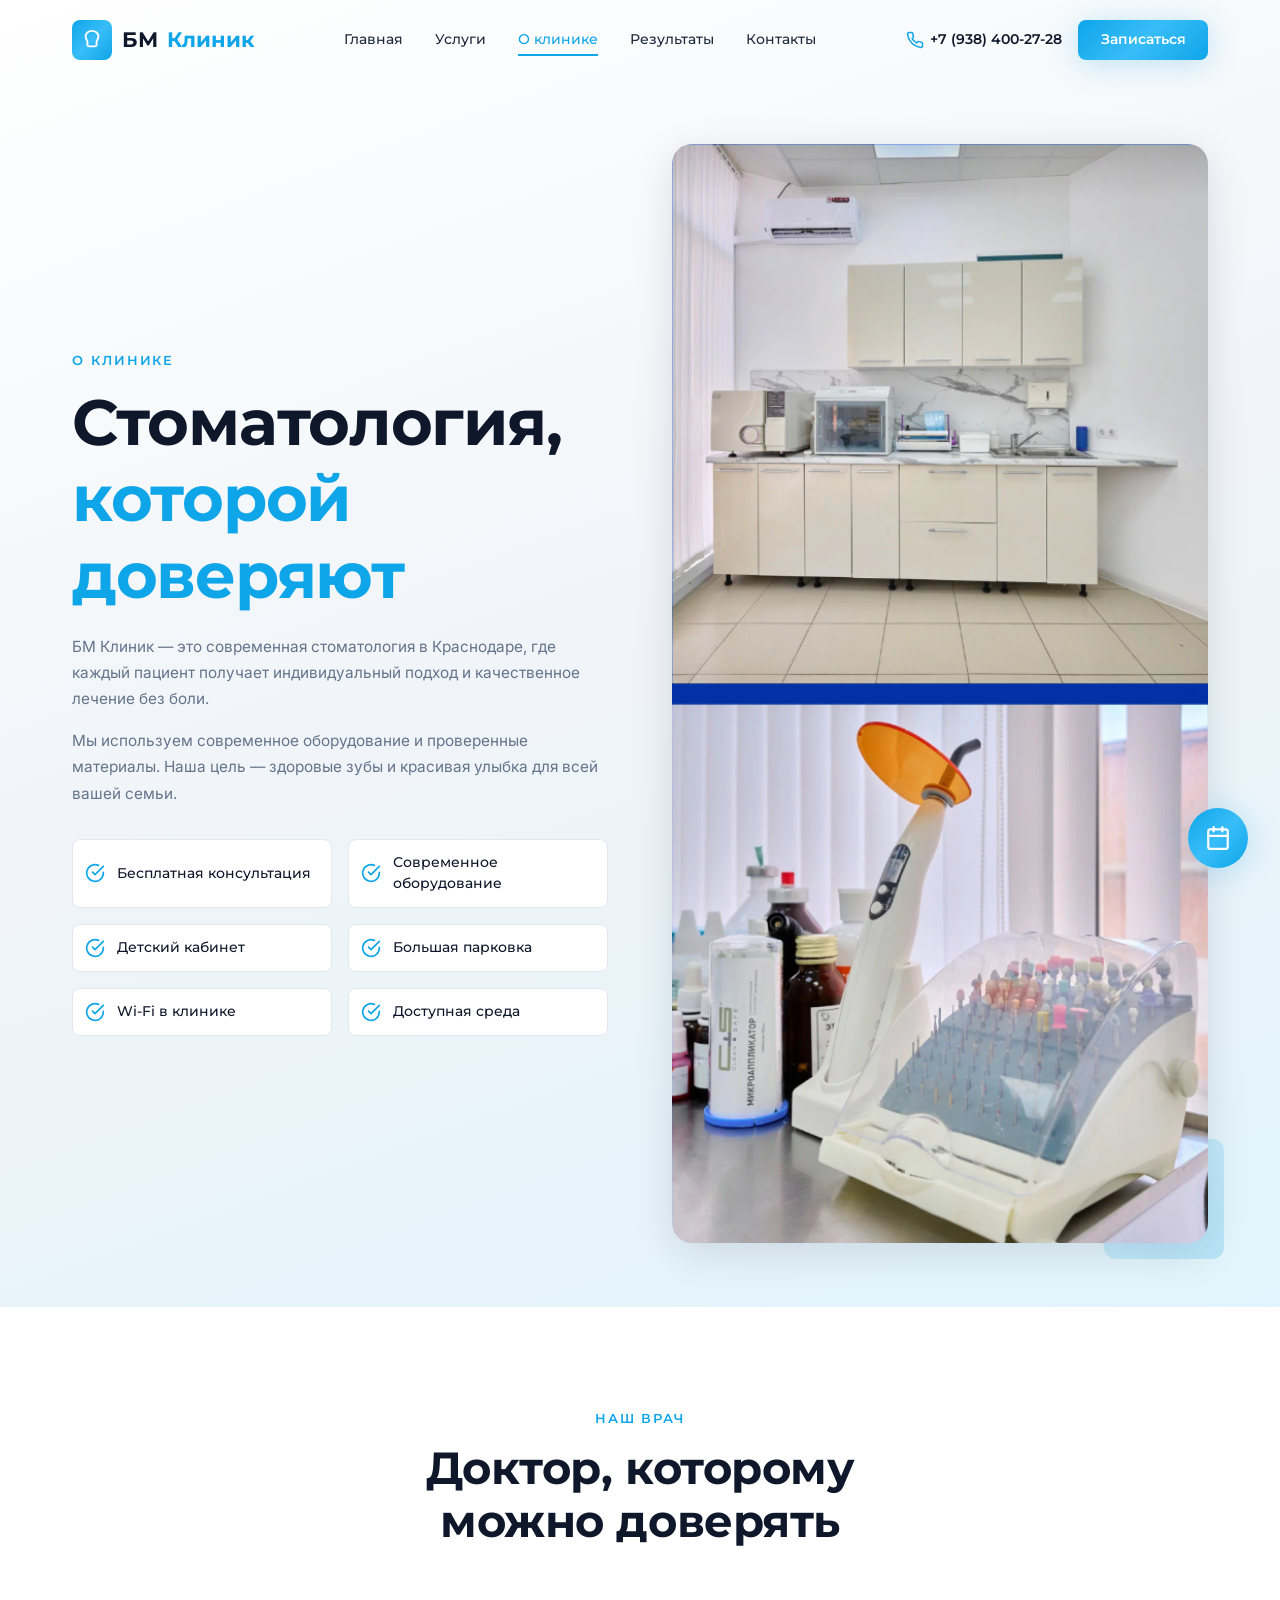
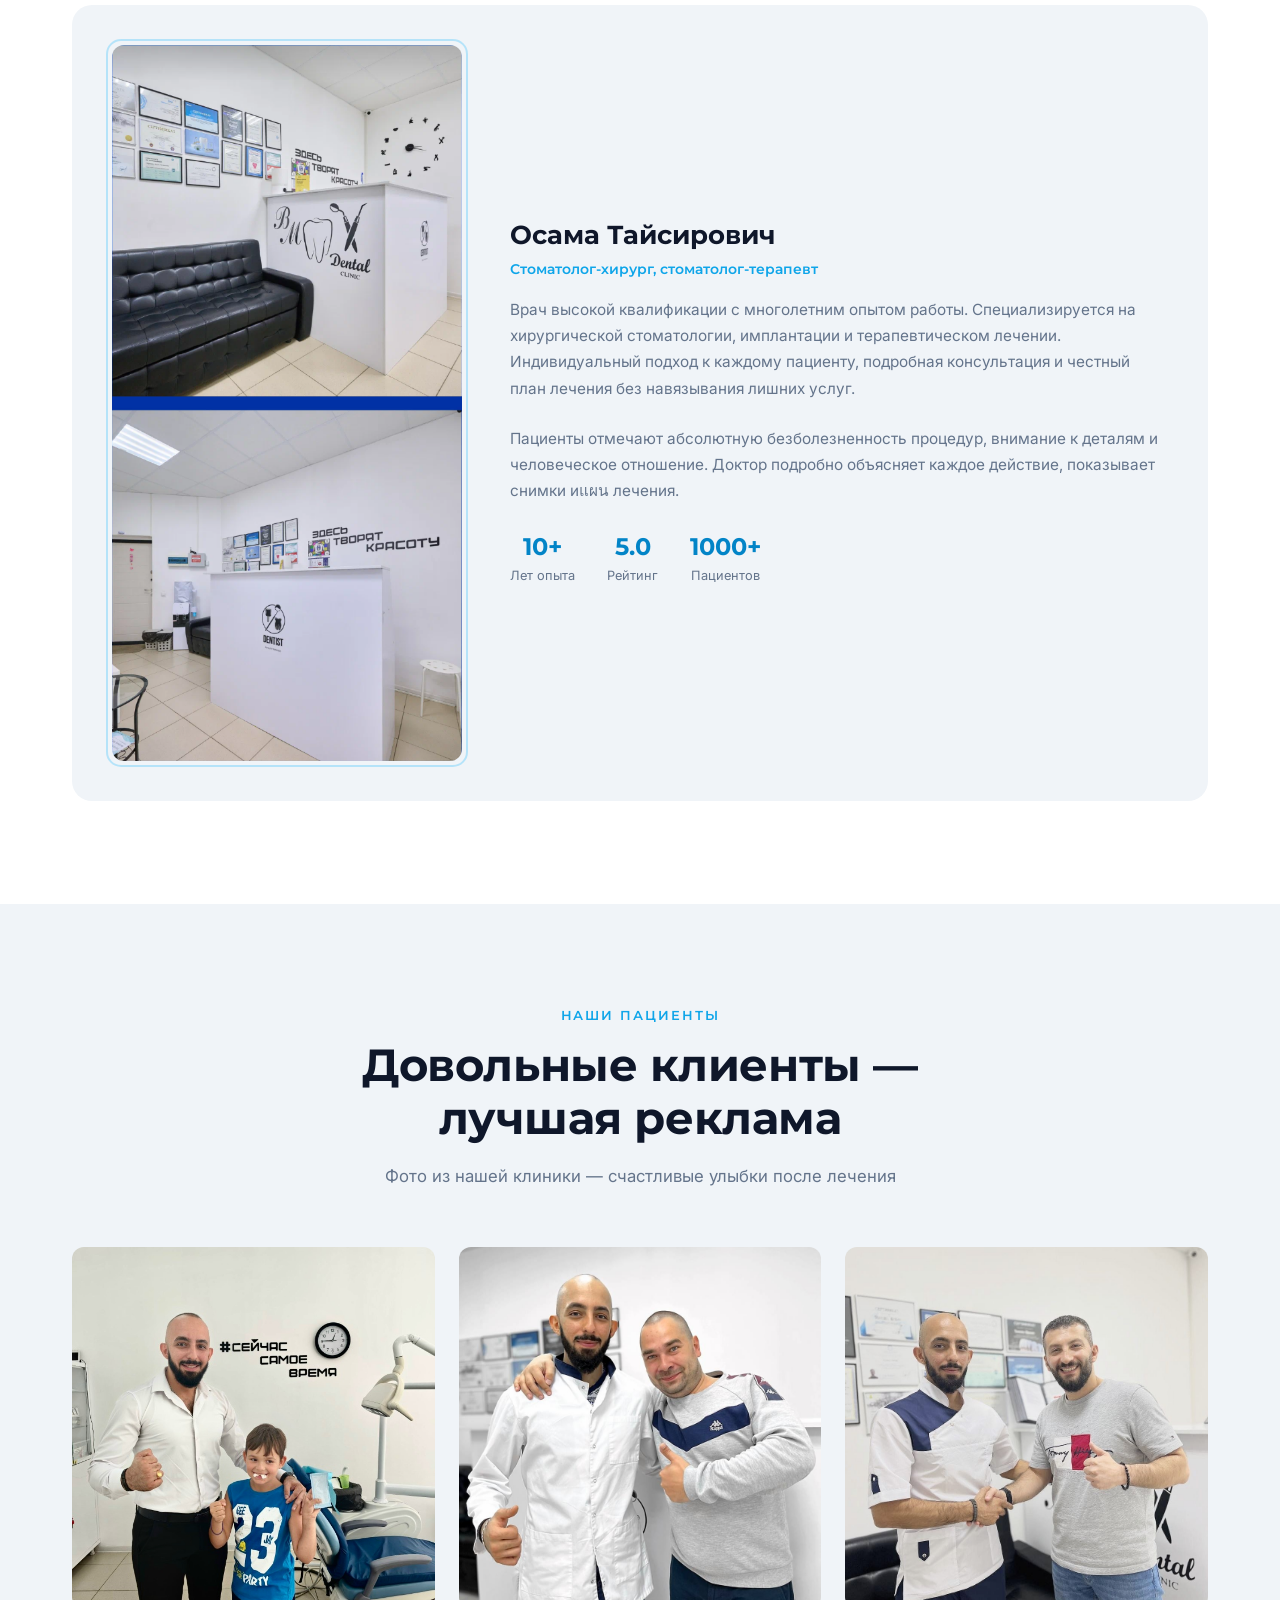
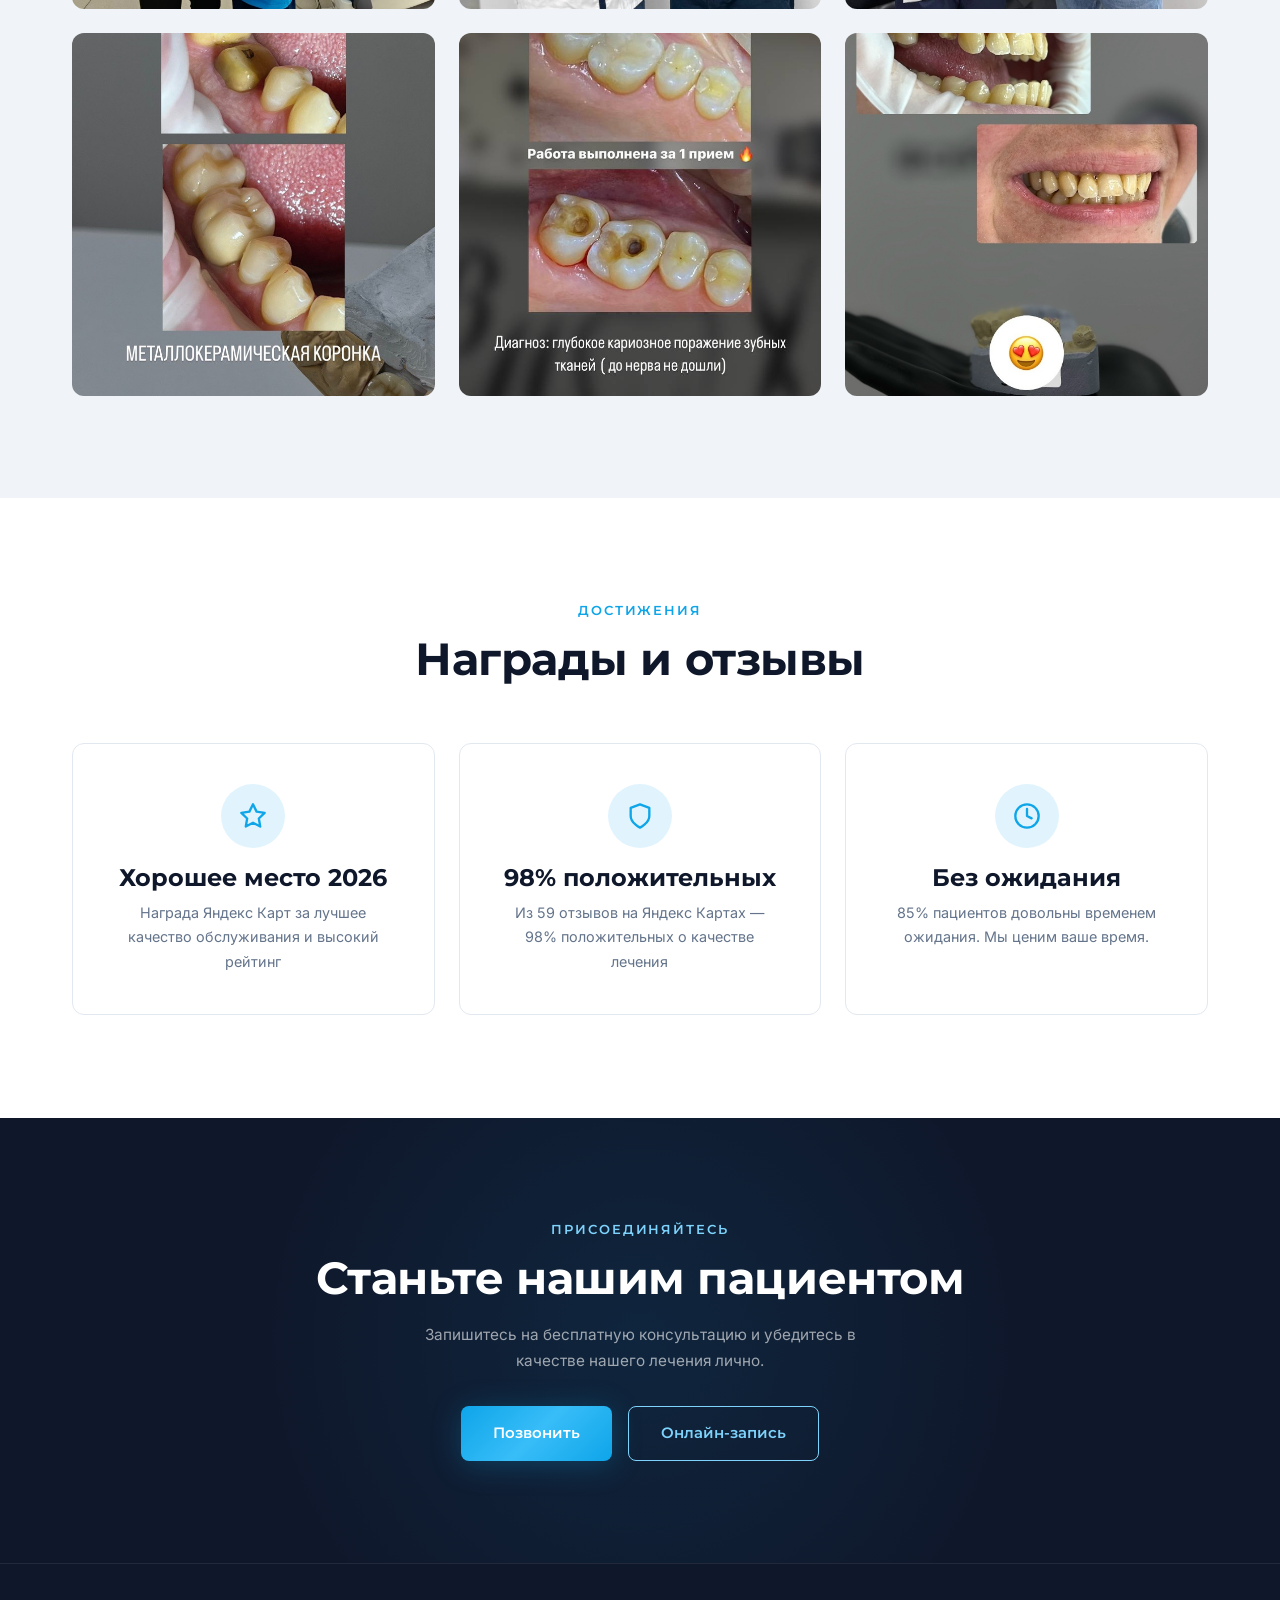
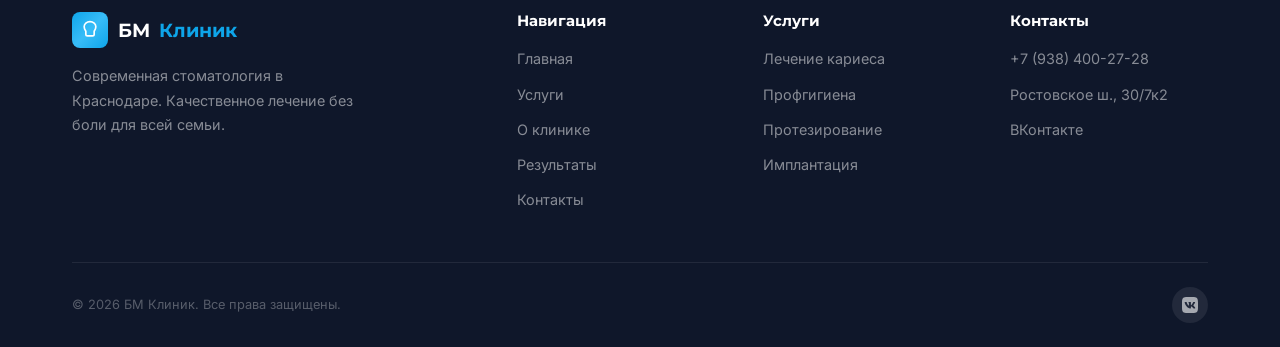
==== about.html @ 3917bb53 "Замена картинки на 111!.png" ====
<!DOCTYPE html>
<html lang="ru">
<head>
  <meta charset="UTF-8">
  <meta name="viewport" content="width=device-width, initial-scale=1.0">
  <meta name="description" content="О стоматологии БМ Клиник в Краснодаре. Доктор Осама Тайсирович, команда профессионалов, награда «Хорошее место 2026».">
  <title>О клинике — БМ Клиник</title>
  <link rel="preconnect" href="https://fonts.googleapis.com">
  <link rel="preconnect" href="https://fonts.gstatic.com" crossorigin>
  <link href="https://fonts.googleapis.com/css2?family=Inter:wght@400;500;600&family=Montserrat:wght@500;600;700;800&display=swap" rel="stylesheet">
  <link rel="stylesheet" href="css/style.css">
</head>
<body>

  <!-- Header -->
  <header class="header">
    <div class="container header-inner">
      <a href="index.html" class="logo">
        <div class="logo-icon">
          <svg viewBox="0 0 24 24" fill="none" stroke="currentColor" stroke-width="2" stroke-linecap="round" stroke-linejoin="round">
            <path d="M12 2C8 2 5 5 5 8c0 2 1 4 2 5.5V17a2 2 0 002 2h6a2 2 0 002-2v-3.5C18 12 19 10 19 8c0-3-3-6-7-6z"/>
          </svg>
        </div>
        БМ <span>Клиник</span>
      </a>
      <nav class="nav-desktop">
        <a href="index.html">Главная</a>
        <a href="services.html">Услуги</a>
        <a href="about.html" class="active">О клинике</a>
        <a href="results.html">Результаты</a>
        <a href="contact.html">Контакты</a>
      </nav>
      <div class="header-cta">
        <a href="tel:+79384002728" class="header-phone">
          <svg viewBox="0 0 24 24" fill="none" stroke="currentColor" stroke-width="2" stroke-linecap="round" stroke-linejoin="round">
            <path d="M22 16.92v3a2 2 0 01-2.18 2 19.79 19.79 0 01-8.63-3.07 19.5 19.5 0 01-6-6 19.79 19.79 0 01-3.07-8.67A2 2 0 014.11 2h3a2 2 0 012 1.72 12.84 12.84 0 00.7 2.81 2 2 0 01-.45 2.11L8.09 9.91a16 16 0 006 6l1.27-1.27a2 2 0 012.11-.45 12.84 12.84 0 002.81.7A2 2 0 0122 16.92z"/>
          </svg>
          +7 (938) 400-27-28
        </a>
        <a href="contact.html" class="btn btn-primary btn-sm">Записаться</a>
      </div>
      <button class="menu-toggle" aria-label="Меню">
        <span></span><span></span><span></span>
      </button>
    </div>
  </header>

  <div class="mobile-menu">
    <a href="index.html">Главная</a>
    <a href="services.html">Услуги</a>
    <a href="about.html">О клинике</a>
    <a href="results.html">Результаты</a>
    <a href="contact.html">Контакты</a>
    <a href="tel:+79384002728" style="color: var(--accent);">+7 (938) 400-27-28</a>
  </div>

  <!-- About Hero -->
  <section class="about-hero">
    <div class="container">
      <div class="about-grid">
        <div class="about-text reveal">
          <span class="section-subtitle">О клинике</span>
          <h1>Стоматология, <span class="text-gold">которой доверяют</span></h1>
          <p>БМ Клиник — это современная стоматология в Краснодаре, где каждый пациент получает индивидуальный подход и качественное лечение без боли.</p>
          <p>Мы используем современное оборудование и проверенные материалы. Наша цель — здоровые зубы и красивая улыбка для всей вашей семьи.</p>
          <div class="about-features">
            <div class="about-feature">
              <svg viewBox="0 0 24 24" fill="none" stroke="currentColor" stroke-width="2" stroke-linecap="round" stroke-linejoin="round"><path d="M22 11.08V12a10 10 0 11-5.93-9.14"/><polyline points="22 4 12 14.01 9 11.01"/></svg>
              <span>Бесплатная консультация</span>
            </div>
            <div class="about-feature">
              <svg viewBox="0 0 24 24" fill="none" stroke="currentColor" stroke-width="2" stroke-linecap="round" stroke-linejoin="round"><path d="M22 11.08V12a10 10 0 11-5.93-9.14"/><polyline points="22 4 12 14.01 9 11.01"/></svg>
              <span>Современное оборудование</span>
            </div>
            <div class="about-feature">
              <svg viewBox="0 0 24 24" fill="none" stroke="currentColor" stroke-width="2" stroke-linecap="round" stroke-linejoin="round"><path d="M22 11.08V12a10 10 0 11-5.93-9.14"/><polyline points="22 4 12 14.01 9 11.01"/></svg>
              <span>Детский кабинет</span>
            </div>
            <div class="about-feature">
              <svg viewBox="0 0 24 24" fill="none" stroke="currentColor" stroke-width="2" stroke-linecap="round" stroke-linejoin="round"><path d="M22 11.08V12a10 10 0 11-5.93-9.14"/><polyline points="22 4 12 14.01 9 11.01"/></svg>
              <span>Большая парковка</span>
            </div>
            <div class="about-feature">
              <svg viewBox="0 0 24 24" fill="none" stroke="currentColor" stroke-width="2" stroke-linecap="round" stroke-linejoin="round"><path d="M22 11.08V12a10 10 0 11-5.93-9.14"/><polyline points="22 4 12 14.01 9 11.01"/></svg>
              <span>Wi-Fi в клинике</span>
            </div>
            <div class="about-feature">
              <svg viewBox="0 0 24 24" fill="none" stroke="currentColor" stroke-width="2" stroke-linecap="round" stroke-linejoin="round"><path d="M22 11.08V12a10 10 0 11-5.93-9.14"/><polyline points="22 4 12 14.01 9 11.01"/></svg>
              <span>Доступная среда</span>
            </div>
          </div>
        </div>
        <div class="about-image reveal reveal-delay-2">
          <img src="images/111!.png" alt="БМ Клиник — стоматология в Краснодаре">
        </div>
      </div>
    </div>
  </section>

  <!-- Doctor Section -->
  <section class="section doctor-section">
    <div class="container">
      <div class="section-header reveal">
        <span class="section-subtitle">Наш врач</span>
        <h2>Доктор, которому можно доверять</h2>
      </div>
      <div class="doctor-card reveal">
        <div class="doctor-photo">
          <img src="images/doctor-portrait.png" alt="Доктор Осама Тайсирович">
        </div>
        <div class="doctor-info">
          <h3>Осама Тайсирович</h3>
          <div class="doctor-specialization">Стоматолог-хирург, стоматолог-терапевт</div>
          <p>Врач высокой квалификации с многолетним опытом работы. Специализируется на хирургической стоматологии, имплантации и терапевтическом лечении. Индивидуальный подход к каждому пациенту, подробная консультация и честный план лечения без навязывания лишних услуг.</p>
          <p>Пациенты отмечают абсолютную безболезненность процедур, внимание к деталям и человеческое отношение. Доктор подробно объясняет каждое действие, показывает снимки иแผน лечения.</p>
          <div class="doctor-stats">
            <div class="doctor-stat">
              <div class="doctor-stat-value">10+</div>
              <div class="doctor-stat-label">Лет опыта</div>
            </div>
            <div class="doctor-stat">
              <div class="doctor-stat-value">5.0</div>
              <div class="doctor-stat-label">Рейтинг</div>
            </div>
            <div class="doctor-stat">
              <div class="doctor-stat-value">1000+</div>
              <div class="doctor-stat-label">Пациентов</div>
            </div>
          </div>
        </div>
      </div>
    </div>
  </section>

  <!-- Clients Gallery -->
  <section class="section" style="background: var(--cream);">
    <div class="container">
      <div class="section-header reveal">
        <span class="section-subtitle">Наши пациенты</span>
        <h2>Довольные клиенты — лучшая реклама</h2>
        <p>Фото из нашей клиники — счастливые улыбки после лечения</p>
      </div>
      <div class="clients-gallery">
        <div class="client-photo reveal">
          <img src="images/client-new.jpg" alt="Довольный пациент БМ Клиник">
        </div>
        <div class="client-photo reveal reveal-delay-1">
          <img src="images/client-2.jpg" alt="Пациент после лечения в БМ Клиник">
        </div>
        <div class="client-photo reveal reveal-delay-2">
          <img src="images/client-3.jpg" alt="Пациентка довольна результатом">
        </div>
        <div class="client-photo reveal reveal-delay-3">
          <img src="images/client-4.jpg" alt="Доктор с пациентом">
        </div>
        <div class="client-photo reveal reveal-delay-4">
          <img src="images/client-5.jpg" alt="Счастливый пациент БМ Клиник">
        </div>
        <div class="client-photo reveal">
          <img src="images/doctor-child.jpg" alt="Детская стоматология БМ Клиник">
        </div>
      </div>
    </div>
  </section>

  <!-- Awards -->
  <section class="section">
    <div class="container">
      <div class="section-header reveal">
        <span class="section-subtitle">Достижения</span>
        <h2>Награды и отзывы</h2>
      </div>
      <div class="reviews-grid">
        <div class="review-card reveal" style="text-align: center; padding: 2.5rem;">
          <div style="width: 64px; height: 64px; margin: 0 auto 1rem; background: var(--accent-glow); border-radius: 50%; display: flex; align-items: center; justify-content: center;">
            <svg viewBox="0 0 24 24" fill="none" stroke="currentColor" stroke-width="2" stroke-linecap="round" stroke-linejoin="round" width="28" height="28" style="color: var(--accent);">
              <polygon points="12 2 15.09 8.26 22 9.27 17 14.14 18.18 21.02 12 17.77 5.82 21.02 7 14.14 2 9.27 8.91 8.26 12 2"/>
            </svg>
          </div>
          <h3 style="margin-bottom: 0.5rem;">Хорошее место 2026</h3>
          <p style="font-size: 0.9rem;">Награда Яндекс Карт за лучшее качество обслуживания и высокий рейтинг</p>
        </div>
        <div class="review-card reveal reveal-delay-1" style="text-align: center; padding: 2.5rem;">
          <div style="width: 64px; height: 64px; margin: 0 auto 1rem; background: var(--accent-glow); border-radius: 50%; display: flex; align-items: center; justify-content: center;">
            <svg viewBox="0 0 24 24" fill="none" stroke="currentColor" stroke-width="2" stroke-linecap="round" stroke-linejoin="round" width="28" height="28" style="color: var(--accent);">
              <path d="M12 22s8-4 8-10V5l-8-3-8 3v7c0 6 8 10 8 10z"/>
            </svg>
          </div>
          <h3 style="margin-bottom: 0.5rem;">98% положительных</h3>
          <p style="font-size: 0.9rem;">Из 59 отзывов на Яндекс Картах — 98% положительных о качестве лечения</p>
        </div>
        <div class="review-card reveal reveal-delay-2" style="text-align: center; padding: 2.5rem;">
          <div style="width: 64px; height: 64px; margin: 0 auto 1rem; background: var(--accent-glow); border-radius: 50%; display: flex; align-items: center; justify-content: center;">
            <svg viewBox="0 0 24 24" fill="none" stroke="currentColor" stroke-width="2" stroke-linecap="round" stroke-linejoin="round" width="28" height="28" style="color: var(--accent);">
              <circle cx="12" cy="12" r="10"/>
              <polyline points="12 6 12 12 16 14"/>
            </svg>
          </div>
          <h3 style="margin-bottom: 0.5rem;">Без ожидания</h3>
          <p style="font-size: 0.9rem;">85% пациентов довольны временем ожидания. Мы ценим ваше время.</p>
        </div>
      </div>
    </div>
  </section>

  <!-- CTA -->
  <section class="section cta-section">
    <div class="container">
      <div class="cta-content reveal">
        <span class="section-subtitle" style="color: var(--accent-light);">Присоединяйтесь</span>
        <h2>Станьте нашим пациентом</h2>
        <p>Запишитесь на бесплатную консультацию и убедитесь в качестве нашего лечения лично.</p>
        <div class="cta-actions">
          <a href="tel:+79384002728" class="btn btn-primary">Позвонить</a>
          <a href="contact.html" class="btn btn-outline" style="border-color: var(--accent-light); color: var(--accent-light);">Онлайн-запись</a>
        </div>
      </div>
    </div>
  </section>

  <!-- Footer -->
  <footer class="footer">
    <div class="container">
      <div class="footer-grid">
        <div class="footer-about">
          <div class="footer-logo">
            <div class="logo-icon">
              <svg viewBox="0 0 24 24" fill="none" stroke="currentColor" stroke-width="2" stroke-linecap="round" stroke-linejoin="round">
                <path d="M12 2C8 2 5 5 5 8c0 2 1 4 2 5.5V17a2 2 0 002 2h6a2 2 0 002-2v-3.5C18 12 19 10 19 8c0-3-3-6-7-6z"/>
              </svg>
            </div>
            БМ <span>Клиник</span>
          </div>
          <p>Современная стоматология в Краснодаре. Качественное лечение без боли для всей семьи.</p>
        </div>
        <div>
          <h4>Навигация</h4>
          <ul class="footer-links">
            <li><a href="index.html">Главная</a></li>
            <li><a href="services.html">Услуги</a></li>
            <li><a href="about.html">О клинике</a></li>
            <li><a href="results.html">Результаты</a></li>
            <li><a href="contact.html">Контакты</a></li>
          </ul>
        </div>
        <div>
          <h4>Услуги</h4>
          <ul class="footer-links">
            <li><a href="services.html">Лечение кариеса</a></li>
            <li><a href="services.html">Профгигиена</a></li>
            <li><a href="services.html">Протезирование</a></li>
            <li><a href="services.html">Имплантация</a></li>
          </ul>
        </div>
        <div>
          <h4>Контакты</h4>
          <ul class="footer-links">
            <li><a href="tel:+79384002728">+7 (938) 400-27-28</a></li>
            <li><a href="https://yandex.ru/maps/org/bm_klinik/211016535542" target="_blank" rel="noopener">Ростовское ш., 30/7к2</a></li>
            <li><a href="https://vk.com/bm_clinic" target="_blank" rel="noopener">ВКонтакте</a></li>
          </ul>
        </div>
      </div>
      <div class="footer-bottom">
        <p>&copy; 2026 БМ Клиник. Все права защищены.</p>
        <div class="footer-social">
          <a href="https://vk.com/bm_clinic" target="_blank" rel="noopener" aria-label="ВКонтакте">
            <svg viewBox="0 0 24 24" fill="currentColor">
              <path d="M15.684 0H8.316C1.592 0 0 1.592 0 8.316v7.368C0 22.408 1.592 24 8.316 24h7.368C22.408 24 24 22.408 24 15.684V8.316C24 1.592 22.391 0 15.684 0zm3.692 17.123h-1.744c-.66 0-.864-.525-2.05-1.727-1.033-1-1.49-1.135-1.744-1.135-.356 0-.458.102-.458.593v1.575c0 .424-.135.678-1.253.678-1.846 0-3.896-1.118-5.335-3.202C4.624 10.857 4.03 8.57 4.03 8.096c0-.254.102-.491.593-.491h1.744c.44 0 .61.203.78.678.847 2.49 2.27 4.675 2.863 4.675.22 0 .322-.102.322-.66V9.721c-.068-1.186-.695-1.287-.695-1.71 0-.203.17-.407.44-.407h2.744c.373 0 .508.203.508.643v3.473c0 .372.17.508.271.508.22 0 .407-.136.813-.542 1.253-1.406 2.15-3.574 2.15-3.574.119-.254.322-.491.763-.491h1.744c.525 0 .644.27.525.643-.22 1.017-2.354 4.031-2.354 4.031-.186.305-.254.44 0 .78.186.254.796.779 1.203 1.253.745.847 1.32 1.558 1.473 2.05.17.49-.085.744-.576.744z"/>
            </svg>
          </a>
        </div>
      </div>
    </div>
  </footer>

  <a href="contact.html" class="floating-cta" aria-label="Записаться">
    <svg viewBox="0 0 24 24" fill="none" stroke="currentColor" stroke-width="2" stroke-linecap="round" stroke-linejoin="round">
      <rect x="3" y="4" width="18" height="18" rx="2" ry="2"></rect>
      <line x1="16" y1="2" x2="16" y2="6"></line>
      <line x1="8" y1="2" x2="8" y2="6"></line>
      <line x1="3" y1="10" x2="21" y2="10"></line>
    </svg>
  </a>

  <script src="js/main.js"></script>
</body>
</html>
---- css/style.css ----
/* ========================================
   БМ Клиник — Premium Dental Website
   Deep Blue + Teal + Coral Theme
   ======================================== */

/* --- CSS Variables --- */
:root {
  --white: #FFFFFF;
  --off-white: #F8FAFB;
  --cream: #F0F4F8;
  --accent: #0EA5E9;
  --accent-light: #7DD3FC;
  --accent-dark: #0284C7;
  --accent-glow: rgba(14, 165, 233, 0.12);
  --accent-gradient: linear-gradient(135deg, #0EA5E9 0%, #38BDF8 50%, #0EA5E9 100%);
  --accent-gradient-hover: linear-gradient(135deg, #0284C7 0%, #0EA5E9 50%, #0284C7 100%);
  --coral: #F97066;
  --coral-dark: #E85D52;
  --teal: #14B8A6;
  --teal-light: #5EEAD4;
  --dark: #0F172A;
  --dark-soft: #1E293B;
  --dark-muted: #334155;
  --gray: #64748B;
  --gray-light: #F1F5F9;
  --gray-border: #E2E8F0;

  --font-display: 'Montserrat', sans-serif;
  --font-body: 'Inter', sans-serif;

  --shadow-sm: 0 1px 3px rgba(15, 23, 42, 0.06);
  --shadow-md: 0 4px 20px rgba(15, 23, 42, 0.08);
  --shadow-lg: 0 10px 40px rgba(15, 23, 42, 0.12);
  --shadow-accent: 0 4px 30px rgba(14, 165, 233, 0.25);

  --radius-sm: 8px;
  --radius-md: 12px;
  --radius-lg: 20px;
  --radius-xl: 28px;

  --transition: 0.3s cubic-bezier(0.4, 0, 0.2, 1);
  --transition-slow: 0.6s cubic-bezier(0.4, 0, 0.2, 1);

  --container: 1200px;
  --header-height: 80px;
}

/* --- Reset & Base --- */
*, *::before, *::after {
  margin: 0;
  padding: 0;
  box-sizing: border-box;
}

html {
  scroll-behavior: smooth;
  font-size: 16px;
  -webkit-font-smoothing: antialiased;
  -moz-osx-font-smoothing: grayscale;
}

body {
  font-family: var(--font-body);
  color: var(--dark);
  background-color: var(--white);
  line-height: 1.6;
  overflow-x: hidden;
}

img {
  max-width: 100%;
  height: auto;
  display: block;
}

a {
  color: inherit;
  text-decoration: none;
}

button {
  cursor: pointer;
  border: none;
  background: none;
  font-family: inherit;
}

ul, ol {
  list-style: none;
}

/* --- Typography --- */
h1, h2, h3, h4, h5, h6 {
  font-family: var(--font-display);
  font-weight: 700;
  line-height: 1.2;
}

h1 {
  font-size: clamp(2.4rem, 5vw, 4.2rem);
  letter-spacing: -0.02em;
}

h2 {
  font-size: clamp(1.8rem, 3.5vw, 2.8rem);
  letter-spacing: -0.01em;
}

h3 {
  font-size: clamp(1.2rem, 2vw, 1.5rem);
}

h4 {
  font-size: clamp(1rem, 1.5vw, 1.15rem);
}

p {
  font-size: clamp(0.95rem, 1.2vw, 1.05rem);
  color: var(--gray);
  line-height: 1.7;
}

.text-gold {
  color: var(--accent);
}

.text-center {
  text-align: center;
}

.section-subtitle {
  font-family: var(--font-display);
  font-size: 0.8rem;
  font-weight: 600;
  text-transform: uppercase;
  letter-spacing: 0.15em;
  color: var(--accent);
  margin-bottom: 0.75rem;
  display: block;
}

/* --- Container --- */
.container {
  width: 100%;
  max-width: var(--container);
  margin: 0 auto;
  padding: 0 clamp(1rem, 4vw, 2rem);
}

/* --- Buttons --- */
.btn {
  display: inline-flex;
  align-items: center;
  justify-content: center;
  gap: 0.5rem;
  padding: 0.875rem 2rem;
  border-radius: var(--radius-sm);
  font-family: var(--font-display);
  font-weight: 600;
  font-size: 0.95rem;
  transition: var(--transition);
  white-space: nowrap;
}

.btn-primary {
  background: var(--accent-gradient);
  color: var(--white);
  box-shadow: var(--shadow-accent);
}

.btn-primary:hover {
  background: var(--accent-gradient-hover);
  transform: translateY(-2px);
  box-shadow: 0 6px 35px rgba(201, 169, 110, 0.35);
}

.btn-outline {
  border: 1.5px solid var(--accent);
  color: var(--accent);
  background: transparent;
}

.btn-outline:hover {
  background: var(--accent);
  color: var(--white);
  transform: translateY(-2px);
}

.btn-dark {
  background: var(--dark);
  color: var(--white);
}

.btn-dark:hover {
  background: var(--dark-soft);
  transform: translateY(-2px);
}

.btn-sm {
  padding: 0.6rem 1.4rem;
  font-size: 0.85rem;
}

/* --- Header --- */
.header {
  position: fixed;
  top: 0;
  left: 0;
  right: 0;
  height: var(--header-height);
  z-index: 1000;
  transition: var(--transition);
}

.header.scrolled {
  background: rgba(255, 255, 255, 0.92);
  backdrop-filter: blur(20px);
  -webkit-backdrop-filter: blur(20px);
  box-shadow: var(--shadow-sm);
}

.header-inner {
  display: flex;
  align-items: center;
  justify-content: space-between;
  height: 100%;
}

.logo {
  display: flex;
  align-items: center;
  gap: 0.6rem;
  font-family: var(--font-display);
  font-weight: 700;
  font-size: 1.3rem;
  color: var(--dark);
}

.logo-icon {
  width: 40px;
  height: 40px;
  background: var(--accent-gradient);
  border-radius: var(--radius-sm);
  display: flex;
  align-items: center;
  justify-content: center;
  color: var(--white);
}

.logo-icon svg {
  width: 22px;
  height: 22px;
}

.logo span {
  color: var(--accent);
}

.nav-desktop {
  display: flex;
  align-items: center;
  gap: 2rem;
}

.nav-desktop a {
  font-family: var(--font-display);
  font-size: 0.9rem;
  font-weight: 500;
  color: var(--dark-soft);
  transition: var(--transition);
  position: relative;
}

.nav-desktop a::after {
  content: '';
  position: absolute;
  bottom: -4px;
  left: 0;
  width: 0;
  height: 2px;
  background: var(--accent);
  transition: var(--transition);
}

.nav-desktop a:hover,
.nav-desktop a.active {
  color: var(--accent);
}

.nav-desktop a:hover::after,
.nav-desktop a.active::after {
  width: 100%;
}

.header-cta {
  display: flex;
  align-items: center;
  gap: 1rem;
}

.header-phone {
  display: flex;
  align-items: center;
  gap: 0.4rem;
  font-family: var(--font-display);
  font-weight: 600;
  font-size: 0.9rem;
  color: var(--dark);
}

.header-phone svg {
  width: 18px;
  height: 18px;
  color: var(--accent);
}

/* Mobile Menu Toggle */
.menu-toggle {
  display: none;
  flex-direction: column;
  gap: 5px;
  width: 28px;
  padding: 4px 0;
}

.menu-toggle span {
  display: block;
  width: 100%;
  height: 2px;
  background: var(--dark);
  border-radius: 2px;
  transition: var(--transition);
}

.menu-toggle.active span:nth-child(1) {
  transform: rotate(45deg) translate(5px, 5px);
}

.menu-toggle.active span:nth-child(2) {
  opacity: 0;
}

.menu-toggle.active span:nth-child(3) {
  transform: rotate(-45deg) translate(5px, -5px);
}

/* Mobile Menu Overlay */
.mobile-menu {
  display: none;
  position: fixed;
  top: 0;
  left: 0;
  right: 0;
  bottom: 0;
  background: rgba(255, 255, 255, 0.98);
  backdrop-filter: blur(20px);
  z-index: 999;
  flex-direction: column;
  align-items: center;
  justify-content: center;
  gap: 2rem;
  opacity: 0;
  visibility: hidden;
  transition: var(--transition);
}

.mobile-menu.open {
  opacity: 1;
  visibility: visible;
}

.mobile-menu a {
  font-family: var(--font-display);
  font-size: 1.5rem;
  font-weight: 600;
  color: var(--dark);
  transition: var(--transition);
}

.mobile-menu a:hover {
  color: var(--accent);
}

/* --- Hero Section --- */
.hero {
  position: relative;
  min-height: 100vh;
  display: flex;
  align-items: center;
  overflow: hidden;
  background: linear-gradient(160deg, var(--white) 0%, var(--cream) 40%, var(--accent-glow) 100%);
}

.hero::before {
  content: '';
  position: absolute;
  top: -20%;
  right: -10%;
  width: 600px;
  height: 600px;
  background: radial-gradient(circle, rgba(14, 165, 233, 0.1) 0%, transparent 70%);
  border-radius: 50%;
  pointer-events: none;
}

.hero::after {
  content: '';
  position: absolute;
  bottom: -10%;
  left: -5%;
  width: 400px;
  height: 400px;
  background: radial-gradient(circle, rgba(20, 184, 166, 0.08) 0%, transparent 70%);
  border-radius: 50%;
  pointer-events: none;
}

.hero-content {
  position: relative;
  z-index: 2;
  max-width: 620px;
}

.hero-centered {
  position: relative;
  z-index: 2;
  display: flex;
  flex-direction: column;
  align-items: center;
  justify-content: center;
  min-height: 70vh;
  padding: 2rem 0;
}

.hero-logo-wrap {
  width: clamp(260px, 35vw, 400px);
  height: clamp(260px, 35vw, 400px);
  border-radius: 50%;
  overflow: hidden;
  margin-bottom: 1.25rem;
  box-shadow: 0 8px 40px rgba(14, 165, 233, 0.15);
  background: var(--white);
}

.hero-logo-img {
  width: 100%;
  height: 100%;
  object-fit: contain;
  padding: 10%;
}

.hero-badge {
  display: inline-flex;
  align-items: center;
  gap: 0.5rem;
  padding: 0.5rem 1rem;
  background: var(--white);
  border: 1px solid var(--gray-border);
  border-radius: 100px;
  font-size: 0.8rem;
  font-weight: 500;
  color: var(--accent-dark);
  margin-bottom: 1.5rem;
  box-shadow: var(--shadow-sm);
}

.hero-badge svg {
  width: 16px;
  height: 16px;
  color: var(--accent);
}

.hero h1 {
  margin-bottom: 1.25rem;
}

.hero h1 .highlight {
  background: var(--accent-gradient);
  -webkit-background-clip: text;
  -webkit-text-fill-color: transparent;
  background-clip: text;
}

.hero-desc {
  font-size: clamp(1rem, 1.3vw, 1.15rem);
  color: var(--gray);
  margin-bottom: 2rem;
  max-width: 480px;
  line-height: 1.8;
}

.hero-actions {
  display: flex;
  gap: 1rem;
  flex-wrap: wrap;
}

.hero-image {
  display: none;
}

/* Scroll Indicator */
.scroll-indicator {
  position: absolute;
  bottom: 2rem;
  left: 50%;
  transform: translateX(-50%);
  display: flex;
  flex-direction: column;
  align-items: center;
  gap: 0.5rem;
  z-index: 5;
}

.scroll-indicator span {
  font-size: 0.7rem;
  font-weight: 500;
  text-transform: uppercase;
  letter-spacing: 0.1em;
  color: var(--gray);
}

.scroll-line {
  width: 1px;
  height: 40px;
  background: var(--gray-border);
  position: relative;
  overflow: hidden;
}

.scroll-line::after {
  content: '';
  position: absolute;
  top: -100%;
  width: 100%;
  height: 50%;
  background: var(--accent);
  animation: scrollDown 1.8s ease-in-out infinite;
}

@keyframes scrollDown {
  0% { top: -50%; }
  100% { top: 150%; }
}

/* --- Floating CTA Button --- */
.floating-cta {
  position: fixed;
  bottom: 2rem;
  right: 2rem;
  z-index: 900;
  width: 60px;
  height: 60px;
  border-radius: 50%;
  background: var(--accent-gradient);
  color: var(--white);
  display: flex;
  align-items: center;
  justify-content: center;
  box-shadow: var(--shadow-accent);
  transition: var(--transition);
  animation: pulse 2s ease-in-out infinite;
}

.floating-cta:hover {
  transform: scale(1.1);
  animation: none;
}

.floating-cta svg {
  width: 26px;
  height: 26px;
}

@keyframes pulse {
  0%, 100% { box-shadow: 0 0 0 0 rgba(201, 169, 110, 0.4); }
  50% { box-shadow: 0 0 0 12px rgba(201, 169, 110, 0); }
}

/* --- Stats Section --- */
.stats {
  padding: 4rem 0;
  background: var(--white);
  border-bottom: 1px solid var(--gray-border);
}

.stats-grid {
  display: grid;
  grid-template-columns: repeat(4, 1fr);
  gap: 2rem;
}

.stat-item {
  text-align: center;
  padding: 1.5rem;
}

.stat-number {
  font-family: var(--font-display);
  font-size: clamp(2rem, 4vw, 3rem);
  font-weight: 700;
  color: var(--dark);
  line-height: 1;
  margin-bottom: 0.5rem;
}

.stat-number .suffix {
  color: var(--accent);
}

.stat-label {
  font-size: 0.85rem;
  color: var(--gray);
  font-weight: 500;
}

/* --- Section Common --- */
.section {
  padding: clamp(4rem, 8vw, 7rem) 0;
}

.section-header {
  text-align: center;
  max-width: 600px;
  margin: 0 auto 3.5rem;
}

.section-header h2 {
  margin-bottom: 1rem;
}

.section-header p {
  font-size: 1.05rem;
}

/* --- Services Preview (Home) --- */
.services-preview {
  background: var(--cream);
}

.services-scroll {
  display: flex;
  gap: 1.5rem;
  overflow-x: auto;
  padding-bottom: 1rem;
  scroll-snap-type: x mandatory;
  -ms-overflow-style: none;
  scrollbar-width: none;
}

.services-scroll::-webkit-scrollbar {
  display: none;
}

.service-card {
  flex: 0 0 280px;
  scroll-snap-align: start;
  background: var(--white);
  border-radius: var(--radius-md);
  padding: 2rem;
  transition: var(--transition);
  border: 1px solid var(--gray-border);
  position: relative;
  overflow: hidden;
}

.service-card::before {
  content: '';
  position: absolute;
  top: 0;
  left: 0;
  right: 0;
  height: 3px;
  background: var(--accent-gradient);
  transform: scaleX(0);
  transform-origin: left;
  transition: var(--transition);
}

.service-card:hover {
  transform: translateY(-4px);
  box-shadow: var(--shadow-md);
}

.service-card:hover::before {
  transform: scaleX(1);
}

.service-icon {
  width: 48px;
  height: 48px;
  border-radius: var(--radius-sm);
  background: var(--accent-glow);
  display: flex;
  align-items: center;
  justify-content: center;
  margin-bottom: 1.25rem;
}

.service-icon svg {
  width: 24px;
  height: 24px;
  color: var(--accent);
}

.service-card h4 {
  margin-bottom: 0.5rem;
}

.service-card p {
  font-size: 0.85rem;
  margin-bottom: 1rem;
}

.service-price {
  font-family: var(--font-display);
  font-weight: 700;
  color: var(--accent-dark);
  font-size: 1.1rem;
}

/* --- Full Services Page --- */
.services-categories {
  display: flex;
  gap: 0.75rem;
  flex-wrap: wrap;
  justify-content: center;
  margin-bottom: 3rem;
}

.category-btn {
  padding: 0.6rem 1.4rem;
  border-radius: 100px;
  font-family: var(--font-display);
  font-size: 0.85rem;
  font-weight: 500;
  color: var(--gray);
  background: var(--white);
  border: 1px solid var(--gray-border);
  transition: var(--transition);
}

.category-btn:hover,
.category-btn.active {
  background: var(--accent);
  color: var(--white);
  border-color: var(--accent);
}

.services-grid {
  display: grid;
  grid-template-columns: repeat(auto-fill, minmax(300px, 1fr));
  gap: 1.5rem;
}

.service-full-card {
  background: var(--white);
  border: 1px solid var(--gray-border);
  border-radius: var(--radius-md);
  padding: 1.75rem;
  transition: var(--transition);
}

.service-full-card:hover {
  border-color: var(--accent-light);
  box-shadow: var(--shadow-accent);
}

.service-full-card h4 {
  margin-bottom: 0.5rem;
}

.service-full-card p {
  font-size: 0.85rem;
  margin-bottom: 1rem;
  min-height: 3.4em;
}

.service-full-card .price-row {
  display: flex;
  align-items: center;
  justify-content: space-between;
}

.service-full-card .price {
  font-family: var(--font-display);
  font-weight: 700;
  font-size: 1.2rem;
  color: var(--accent-dark);
}

.service-full-card .btn-sm {
  font-size: 0.8rem;
}

/* --- Calculator Section --- */
.calculator-section {
  background: var(--dark);
  color: var(--white);
  position: relative;
  overflow: hidden;
}

.calculator-section::before {
  content: '';
  position: absolute;
  top: -50%;
  right: -20%;
  width: 600px;
  height: 600px;
  background: radial-gradient(circle, rgba(14, 165, 233, 0.08) 0%, transparent 70%);
  border-radius: 50%;
}

.calculator-section h2 {
  color: var(--white);
}

.calculator-section .section-subtitle {
  color: var(--accent-light);
}

.calculator-section p {
  color: rgba(255, 255, 255, 0.6);
}

.calculator-layout {
  display: grid;
  grid-template-columns: 1fr 1fr;
  gap: 3rem;
  align-items: start;
  position: relative;
  z-index: 2;
}

.calc-services {
  display: flex;
  flex-direction: column;
  gap: 0.75rem;
}

.calc-item {
  display: flex;
  align-items: center;
  gap: 1rem;
  padding: 1rem 1.25rem;
  background: rgba(255, 255, 255, 0.05);
  border: 1px solid rgba(255, 255, 255, 0.08);
  border-radius: var(--radius-sm);
  transition: var(--transition);
  cursor: pointer;
}

.calc-item:hover {
  background: rgba(255, 255, 255, 0.08);
  border-color: rgba(201, 169, 110, 0.3);
}

.calc-item.selected {
  background: rgba(201, 169, 110, 0.1);
  border-color: var(--accent);
}

.calc-checkbox {
  width: 22px;
  height: 22px;
  border: 2px solid rgba(255, 255, 255, 0.2);
  border-radius: 6px;
  display: flex;
  align-items: center;
  justify-content: center;
  flex-shrink: 0;
  transition: var(--transition);
}

.calc-item.selected .calc-checkbox {
  background: var(--accent);
  border-color: var(--accent);
}

.calc-checkbox svg {
  width: 14px;
  height: 14px;
  color: var(--white);
  opacity: 0;
  transition: var(--transition);
}

.calc-item.selected .calc-checkbox svg {
  opacity: 1;
}

.calc-item-info {
  flex: 1;
}

.calc-item-name {
  font-family: var(--font-display);
  font-weight: 600;
  font-size: 0.95rem;
  color: var(--white);
}

.calc-item-desc {
  font-size: 0.8rem;
  color: rgba(255, 255, 255, 0.5);
}

.calc-item-price {
  font-family: var(--font-display);
  font-weight: 700;
  color: var(--accent);
  white-space: nowrap;
}

/* Calculator Result */
.calc-result {
  position: sticky;
  top: calc(var(--header-height) + 2rem);
  background: rgba(255, 255, 255, 0.05);
  border: 1px solid rgba(255, 255, 255, 0.1);
  border-radius: var(--radius-lg);
  padding: 2rem;
  text-align: center;
}

.calc-total-label {
  font-size: 0.85rem;
  color: rgba(255, 255, 255, 0.5);
  margin-bottom: 0.5rem;
}

.calc-total-price {
  font-family: var(--font-display);
  font-size: clamp(2rem, 4vw, 3rem);
  font-weight: 700;
  color: var(--accent);
  margin-bottom: 1.5rem;
}

.calc-total-price .currency {
  font-size: 0.6em;
  opacity: 0.7;
}

/* Timeline */
.calc-timeline {
  margin-top: 1.5rem;
  text-align: left;
}

.calc-timeline h4 {
  color: var(--white);
  font-size: 0.9rem;
  margin-bottom: 1rem;
}

.timeline {
  position: relative;
  padding-left: 1.5rem;
}

.timeline::before {
  content: '';
  position: absolute;
  left: 5px;
  top: 0;
  bottom: 0;
  width: 2px;
  background: rgba(255, 255, 255, 0.1);
}

.timeline-item {
  position: relative;
  padding-bottom: 1.25rem;
}

.timeline-item:last-child {
  padding-bottom: 0;
}

.timeline-dot {
  position: absolute;
  left: -1.5rem;
  top: 2px;
  width: 12px;
  height: 12px;
  border-radius: 50%;
  background: var(--accent);
  border: 2px solid var(--dark);
}

.timeline-item-title {
  font-family: var(--font-display);
  font-weight: 600;
  font-size: 0.85rem;
  color: var(--white);
}

.timeline-item-time {
  font-size: 0.75rem;
  color: rgba(255, 255, 255, 0.4);
}

/* --- About Page --- */
.about-hero {
  padding-top: calc(var(--header-height) + 4rem);
  padding-bottom: 4rem;
  background: linear-gradient(160deg, var(--white) 0%, var(--cream) 50%, var(--accent-glow) 100%);
}

.about-grid {
  display: grid;
  grid-template-columns: 1fr 1fr;
  gap: 4rem;
  align-items: center;
}

.about-image {
  position: relative;
}

.about-image img {
  border-radius: var(--radius-lg);
  box-shadow: var(--shadow-lg);
  width: 100%;
  height: auto;
  object-fit: cover;
}

.about-image::after {
  content: '';
  position: absolute;
  bottom: -16px;
  right: -16px;
  width: 120px;
  height: 120px;
  background: var(--accent-gradient);
  border-radius: var(--radius-md);
  z-index: -1;
  opacity: 0.2;
}

.about-text h1 {
  margin-bottom: 1.25rem;
}

.about-text p {
  margin-bottom: 1rem;
}

.about-features {
  display: grid;
  grid-template-columns: 1fr 1fr;
  gap: 1rem;
  margin-top: 2rem;
}

.about-feature {
  display: flex;
  align-items: center;
  gap: 0.75rem;
  padding: 0.75rem;
  background: var(--white);
  border-radius: var(--radius-sm);
  border: 1px solid var(--gray-border);
}

.about-feature svg {
  width: 20px;
  height: 20px;
  color: var(--accent);
  flex-shrink: 0;
}

.about-feature span {
  font-family: var(--font-display);
  font-size: 0.85rem;
  font-weight: 500;
}

/* Doctor Card */
.doctor-section {
  background: var(--white);
}

.doctor-card {
  display: grid;
  grid-template-columns: 350px 1fr;
  gap: 3rem;
  align-items: center;
  background: var(--cream);
  border-radius: var(--radius-lg);
  padding: 2.5rem;
}

.doctor-photo {
  position: relative;
}

.doctor-photo img {
  border-radius: var(--radius-md);
  width: 100%;
}

.doctor-photo::before {
  content: '';
  position: absolute;
  inset: -6px;
  border: 2px solid var(--accent-light);
  border-radius: calc(var(--radius-md) + 3px);
  opacity: 0.5;
}

.doctor-info h3 {
  font-size: 1.6rem;
  margin-bottom: 0.5rem;
}

.doctor-specialization {
  color: var(--accent);
  font-family: var(--font-display);
  font-weight: 600;
  font-size: 0.9rem;
  margin-bottom: 1rem;
}

.doctor-info p {
  margin-bottom: 1.5rem;
}

.doctor-stats {
  display: flex;
  gap: 2rem;
}

.doctor-stat {
  text-align: center;
}

.doctor-stat-value {
  font-family: var(--font-display);
  font-weight: 700;
  font-size: 1.5rem;
  color: var(--accent-dark);
}

.doctor-stat-label {
  font-size: 0.8rem;
  color: var(--gray);
}

/* --- Clients Gallery --- */
.clients-gallery {
  display: grid;
  grid-template-columns: repeat(3, 1fr);
  gap: 1.5rem;
}

.client-photo {
  position: relative;
  border-radius: var(--radius-md);
  overflow: hidden;
  aspect-ratio: 1;
}

.client-photo img {
  width: 100%;
  height: 100%;
  object-fit: cover;
  transition: var(--transition-slow);
}

.client-photo:hover img {
  transform: scale(1.05);
}

.client-photo::after {
  content: '';
  position: absolute;
  inset: 0;
  background: linear-gradient(to top, rgba(26, 26, 26, 0.5) 0%, transparent 50%);
  opacity: 0;
  transition: var(--transition);
}

.client-photo:hover::after {
  opacity: 1;
}

/* --- Reviews Section --- */
.reviews {
  background: var(--cream);
}

.reviews-grid {
  display: grid;
  grid-template-columns: repeat(3, 1fr);
  gap: 1.5rem;
}

.review-card {
  background: var(--white);
  border-radius: var(--radius-md);
  padding: 2rem;
  border: 1px solid var(--gray-border);
  transition: var(--transition);
}

.review-card:hover {
  transform: translateY(-4px);
  box-shadow: var(--shadow-md);
}

.review-stars {
  display: flex;
  gap: 2px;
  margin-bottom: 1rem;
}

.review-stars svg {
  width: 16px;
  height: 16px;
  color: var(--accent);
  fill: var(--accent);
}

.review-text {
  font-size: 0.9rem;
  line-height: 1.7;
  color: var(--dark-soft);
  margin-bottom: 1.25rem;
  display: -webkit-box;
  -webkit-line-clamp: 4;
  -webkit-box-orient: vertical;
  overflow: hidden;
}

.review-author {
  display: flex;
  align-items: center;
  gap: 0.75rem;
}

.review-avatar {
  width: 40px;
  height: 40px;
  border-radius: 50%;
  background: var(--accent-glow);
  display: flex;
  align-items: center;
  justify-content: center;
  font-family: var(--font-display);
  font-weight: 700;
  color: var(--accent);
  font-size: 0.9rem;
}

.review-name {
  font-family: var(--font-display);
  font-weight: 600;
  font-size: 0.9rem;
}

.review-source {
  font-size: 0.75rem;
  color: var(--gray);
}

/* --- Before/After Slider --- */
.results-page {
  padding-top: calc(var(--header-height) + 4rem);
}

.slider-container {
  max-width: 700px;
  margin: 0 auto 3rem;
}

.slider-labels {
  display: flex;
  justify-content: space-between;
  margin-bottom: 0.75rem;
}

.slider-label {
  font-family: var(--font-display);
  font-weight: 600;
  font-size: 0.85rem;
  text-transform: uppercase;
  letter-spacing: 0.1em;
}

.slider-label.before {
  color: var(--gray);
}

.slider-label.after {
  color: var(--accent);
}

.comparison-slider {
  position: relative;
  width: 100%;
  border-radius: var(--radius-lg);
  overflow: hidden;
  cursor: col-resize;
  user-select: none;
  -webkit-user-select: none;
}

.comparison-slider img {
  display: block;
  width: 100%;
}

.comparison-before {
  position: absolute;
  top: 0;
  left: 0;
  width: 50%;
  height: 100%;
  overflow: hidden;
}

.comparison-before img {
  width: 200%;
  max-width: none;
}

.comparison-handle {
  position: absolute;
  top: 0;
  bottom: 0;
  left: 50%;
  width: 3px;
  background: var(--white);
  transform: translateX(-50%);
  z-index: 5;
  pointer-events: none;
}

.comparison-handle::before {
  content: '';
  position: absolute;
  top: 50%;
  left: 50%;
  transform: translate(-50%, -50%);
  width: 44px;
  height: 44px;
  border-radius: 50%;
  background: var(--white);
  box-shadow: var(--shadow-lg);
  display: flex;
  align-items: center;
  justify-content: center;
}

.comparison-handle::after {
  content: '◂ ▸';
  position: absolute;
  top: 50%;
  left: 50%;
  transform: translate(-50%, -50%);
  font-size: 0.7rem;
  color: var(--accent-dark);
  font-weight: 700;
  z-index: 6;
  white-space: nowrap;
}

.slider-caption {
  text-align: center;
  margin-top: 1rem;
}

.slider-caption p {
  font-size: 0.9rem;
  font-style: italic;
}

/* --- Contact Page --- */
.contact-hero {
  padding-top: calc(var(--header-height) + 4rem);
  padding-bottom: 4rem;
  background: linear-gradient(160deg, var(--white) 0%, var(--cream) 100%);
}

.contact-grid {
  display: grid;
  grid-template-columns: 1fr 1fr;
  gap: 3rem;
}

.contact-info-card {
  display: flex;
  align-items: flex-start;
  gap: 1rem;
  padding: 1.5rem;
  background: var(--cream);
  border-radius: var(--radius-md);
  margin-bottom: 1rem;
  transition: var(--transition);
}

.contact-info-card:hover {
  background: var(--white);
  box-shadow: var(--shadow-sm);
}

.contact-icon {
  width: 44px;
  height: 44px;
  border-radius: var(--radius-sm);
  background: var(--accent-glow);
  display: flex;
  align-items: center;
  justify-content: center;
  flex-shrink: 0;
}

.contact-icon svg {
  width: 20px;
  height: 20px;
  color: var(--accent);
}

.contact-info-label {
  font-size: 0.8rem;
  color: var(--gray);
  margin-bottom: 0.25rem;
}

.contact-info-value {
  font-family: var(--font-display);
  font-weight: 600;
  font-size: 1rem;
}

/* Contact Form */
.contact-form {
  background: var(--white);
  border: 1px solid var(--gray-border);
  border-radius: var(--radius-lg);
  padding: 2.5rem;
}

.contact-form h3 {
  margin-bottom: 1.5rem;
}

.form-group {
  margin-bottom: 1.25rem;
}

.form-group label {
  display: block;
  font-family: var(--font-display);
  font-weight: 500;
  font-size: 0.85rem;
  color: var(--dark-soft);
  margin-bottom: 0.5rem;
}

.form-group input,
.form-group select,
.form-group textarea {
  width: 100%;
  padding: 0.8rem 1rem;
  border: 1.5px solid var(--gray-border);
  border-radius: var(--radius-sm);
  font-family: var(--font-body);
  font-size: 0.95rem;
  color: var(--dark);
  background: var(--cream);
  transition: var(--transition);
  outline: none;
}

.form-group input:focus,
.form-group select:focus,
.form-group textarea:focus {
  border-color: var(--accent);
  background: var(--white);
  box-shadow: 0 0 0 3px var(--accent-glow);
}

.form-group textarea {
  resize: vertical;
  min-height: 100px;
}

.form-row {
  display: grid;
  grid-template-columns: 1fr 1fr;
  gap: 1rem;
}

/* --- Map Section --- */
.map-section {
  background: var(--gray-light);
}

.map-wrapper {
  border-radius: var(--radius-lg);
  overflow: hidden;
  box-shadow: var(--shadow-md);
  height: 500px;
}

.map-wrapper iframe {
  width: 100%;
  height: 100%;
  border: none;
}

.map-open-btn {
  position: absolute;
  bottom: 12px;
  left: 12px;
  z-index: 10;
  display: inline-flex;
  align-items: center;
  gap: 0.4rem;
  padding: 0.55rem 1rem;
  background: var(--white);
  border-radius: 8px;
  box-shadow: 0 2px 12px rgba(0, 0, 0, 0.15);
  font-family: var(--font-display);
  font-size: 0.8rem;
  font-weight: 600;
  color: var(--dark);
  transition: var(--transition);
  white-space: nowrap;
}

.map-open-btn:hover {
  background: var(--accent);
  color: var(--white);
  box-shadow: var(--shadow-accent);
}

.map-open-btn svg {
  flex-shrink: 0;
}

/* --- CTA Section --- */
.cta-section {
  background: var(--dark);
  position: relative;
  overflow: hidden;
}

.cta-section::before {
  content: '';
  position: absolute;
  top: 50%;
  left: 50%;
  transform: translate(-50%, -50%);
  width: 800px;
  height: 800px;
  background: radial-gradient(circle, rgba(14, 165, 233, 0.1) 0%, transparent 70%);
  border-radius: 50%;
}

.cta-content {
  text-align: center;
  position: relative;
  z-index: 2;
}

.cta-content h2 {
  color: var(--white);
  margin-bottom: 1rem;
}

.cta-content p {
  color: rgba(255, 255, 255, 0.6);
  margin-bottom: 2rem;
  max-width: 500px;
  margin-left: auto;
  margin-right: auto;
}

.cta-actions {
  display: flex;
  gap: 1rem;
  justify-content: center;
  flex-wrap: wrap;
}

/* --- Footer --- */
.footer {
  background: var(--dark);
  border-top: 1px solid rgba(255, 255, 255, 0.08);
  padding: 3rem 0 1.5rem;
}

.footer-grid {
  display: grid;
  grid-template-columns: 2fr 1fr 1fr 1fr;
  gap: 3rem;
  margin-bottom: 2.5rem;
}

.footer-about p {
  color: rgba(255, 255, 255, 0.5);
  font-size: 0.9rem;
  margin-top: 1rem;
  max-width: 300px;
}

.footer-logo {
  display: flex;
  align-items: center;
  gap: 0.6rem;
  font-family: var(--font-display);
  font-weight: 700;
  font-size: 1.2rem;
  color: var(--white);
  margin-bottom: 0.5rem;
}

.footer-logo .logo-icon {
  width: 36px;
  height: 36px;
}

.footer-logo .logo-icon svg {
  width: 20px;
  height: 20px;
}

.footer-logo span {
  color: var(--accent);
}

.footer h4 {
  color: var(--white);
  font-size: 0.95rem;
  margin-bottom: 1rem;
}

.footer-links li {
  margin-bottom: 0.6rem;
}

.footer-links a {
  color: rgba(255, 255, 255, 0.5);
  font-size: 0.9rem;
  transition: var(--transition);
}

.footer-links a:hover {
  color: var(--accent);
}

.footer-bottom {
  border-top: 1px solid rgba(255, 255, 255, 0.08);
  padding-top: 1.5rem;
  display: flex;
  justify-content: space-between;
  align-items: center;
}

.footer-bottom p {
  color: rgba(255, 255, 255, 0.3);
  font-size: 0.8rem;
}

.footer-social {
  display: flex;
  gap: 0.75rem;
}

.footer-social a {
  width: 36px;
  height: 36px;
  border-radius: 50%;
  background: rgba(255, 255, 255, 0.08);
  display: flex;
  align-items: center;
  justify-content: center;
  transition: var(--transition);
}

.footer-social a:hover {
  background: var(--accent);
}

.footer-social a svg {
  width: 16px;
  height: 16px;
  color: rgba(255, 255, 255, 0.6);
}

.footer-social a:hover svg {
  color: var(--white);
}

/* --- Scroll Reveal Animations --- */
.reveal {
  opacity: 0;
  transform: translateY(30px);
  transition: opacity 0.7s ease, transform 0.7s ease;
}

.reveal.revealed {
  opacity: 1;
  transform: translateY(0);
}

.reveal-delay-1 { transition-delay: 0.1s; }
.reveal-delay-2 { transition-delay: 0.2s; }
.reveal-delay-3 { transition-delay: 0.3s; }
.reveal-delay-4 { transition-delay: 0.4s; }

/* --- Responsive --- */
@media (max-width: 1024px) {
  .hero-image {
    display: none;
  }

  .hero-content {
    max-width: 100%;
  }

  .about-grid {
    grid-template-columns: 1fr;
    gap: 2rem;
  }

  .doctor-card {
    grid-template-columns: 1fr;
    text-align: center;
  }

  .doctor-photo {
    max-width: 300px;
    margin: 0 auto;
  }

  .doctor-stats {
    justify-content: center;
  }

  .calculator-layout {
    grid-template-columns: 1fr;
  }

  .calc-result {
    position: static;
  }

  .footer-grid {
    grid-template-columns: 1fr 1fr;
    gap: 2rem;
  }
}

@media (max-width: 768px) {
  .nav-desktop,
  .header-cta .header-phone {
    display: none;
  }

  .menu-toggle {
    display: flex;
  }

  .mobile-menu {
    display: flex;
  }

  .stats-grid {
    grid-template-columns: repeat(2, 1fr);
    gap: 1rem;
  }

  .reviews-grid {
    grid-template-columns: 1fr;
  }

  .clients-gallery {
    grid-template-columns: repeat(2, 1fr);
  }

  .contact-grid {
    grid-template-columns: 1fr;
  }

  .form-row {
    grid-template-columns: 1fr;
  }

  .footer-grid {
    grid-template-columns: 1fr;
    gap: 1.5rem;
  }

  .footer-bottom {
    flex-direction: column;
    gap: 1rem;
    text-align: center;
  }

  .services-scroll {
    gap: 1rem;
  }

  .service-card {
    flex: 0 0 250px;
  }

  .floating-cta {
    width: 52px;
    height: 52px;
    bottom: 1.5rem;
    right: 1.5rem;
  }

  .floating-cta svg {
    width: 22px;
    height: 22px;
  }

  .about-features {
    grid-template-columns: 1fr;
  }
}

@media (max-width: 480px) {
  .stats-grid {
    grid-template-columns: 1fr 1fr;
  }

  .stat-item {
    padding: 1rem;
  }

  .services-grid {
    grid-template-columns: 1fr;
  }

  .hero-actions {
    flex-direction: column;
  }

  .hero-actions .btn {
    width: 100%;
  }

  .cta-actions {
    flex-direction: column;
    align-items: center;
  }

  .cta-actions .btn {
    width: 100%;
    max-width: 300px;
  }
}

/* --- Image Placeholders --- */
.img-placeholder {
  background: linear-gradient(135deg, var(--cream) 0%, var(--gray-light) 100%);
  display: flex;
  align-items: center;
  justify-content: center;
  flex-direction: column;
  gap: 0.5rem;
  color: var(--gray);
  font-size: 0.8rem;
  font-weight: 500;
  overflow: hidden;
  position: relative;
}

.img-placeholder svg {
  width: 48px;
  height: 48px;
  opacity: 0.4;
}

.img-placeholder.doctor {
  background: linear-gradient(135deg, #E0F2FE 0%, #BAE6FD 50%, #E0F2FE 100%);
}

.img-placeholder.dental {
  background: linear-gradient(135deg, #F0F9FF 0%, #E0F2FE 50%, #F0F9FF 100%);
}

.img-placeholder.result {
  background: linear-gradient(135deg, var(--cream) 0%, #E2E8F0 100%);
}

.img-placeholder.client {
  background: linear-gradient(135deg, #F0F4F8 0%, #E2E8F0 100%);
}

.hero-image .img-placeholder {
  min-height: 500px;
  border-radius: var(--radius-lg);
}

.about-image .img-placeholder {
  min-height: 400px;
  border-radius: var(--radius-lg);
}

.doctor-photo .img-placeholder {
  min-height: 350px;
  border-radius: var(--radius-md);
}

.client-photo .img-placeholder {
  min-height: 100%;
  border-radius: var(--radius-md);
}

.comparison-slider .img-placeholder {
  min-height: 400px;
  width: 100%;
}

.comparison-before .img-placeholder {
  min-height: 400px;
  width: 200%;
  max-width: none;
}
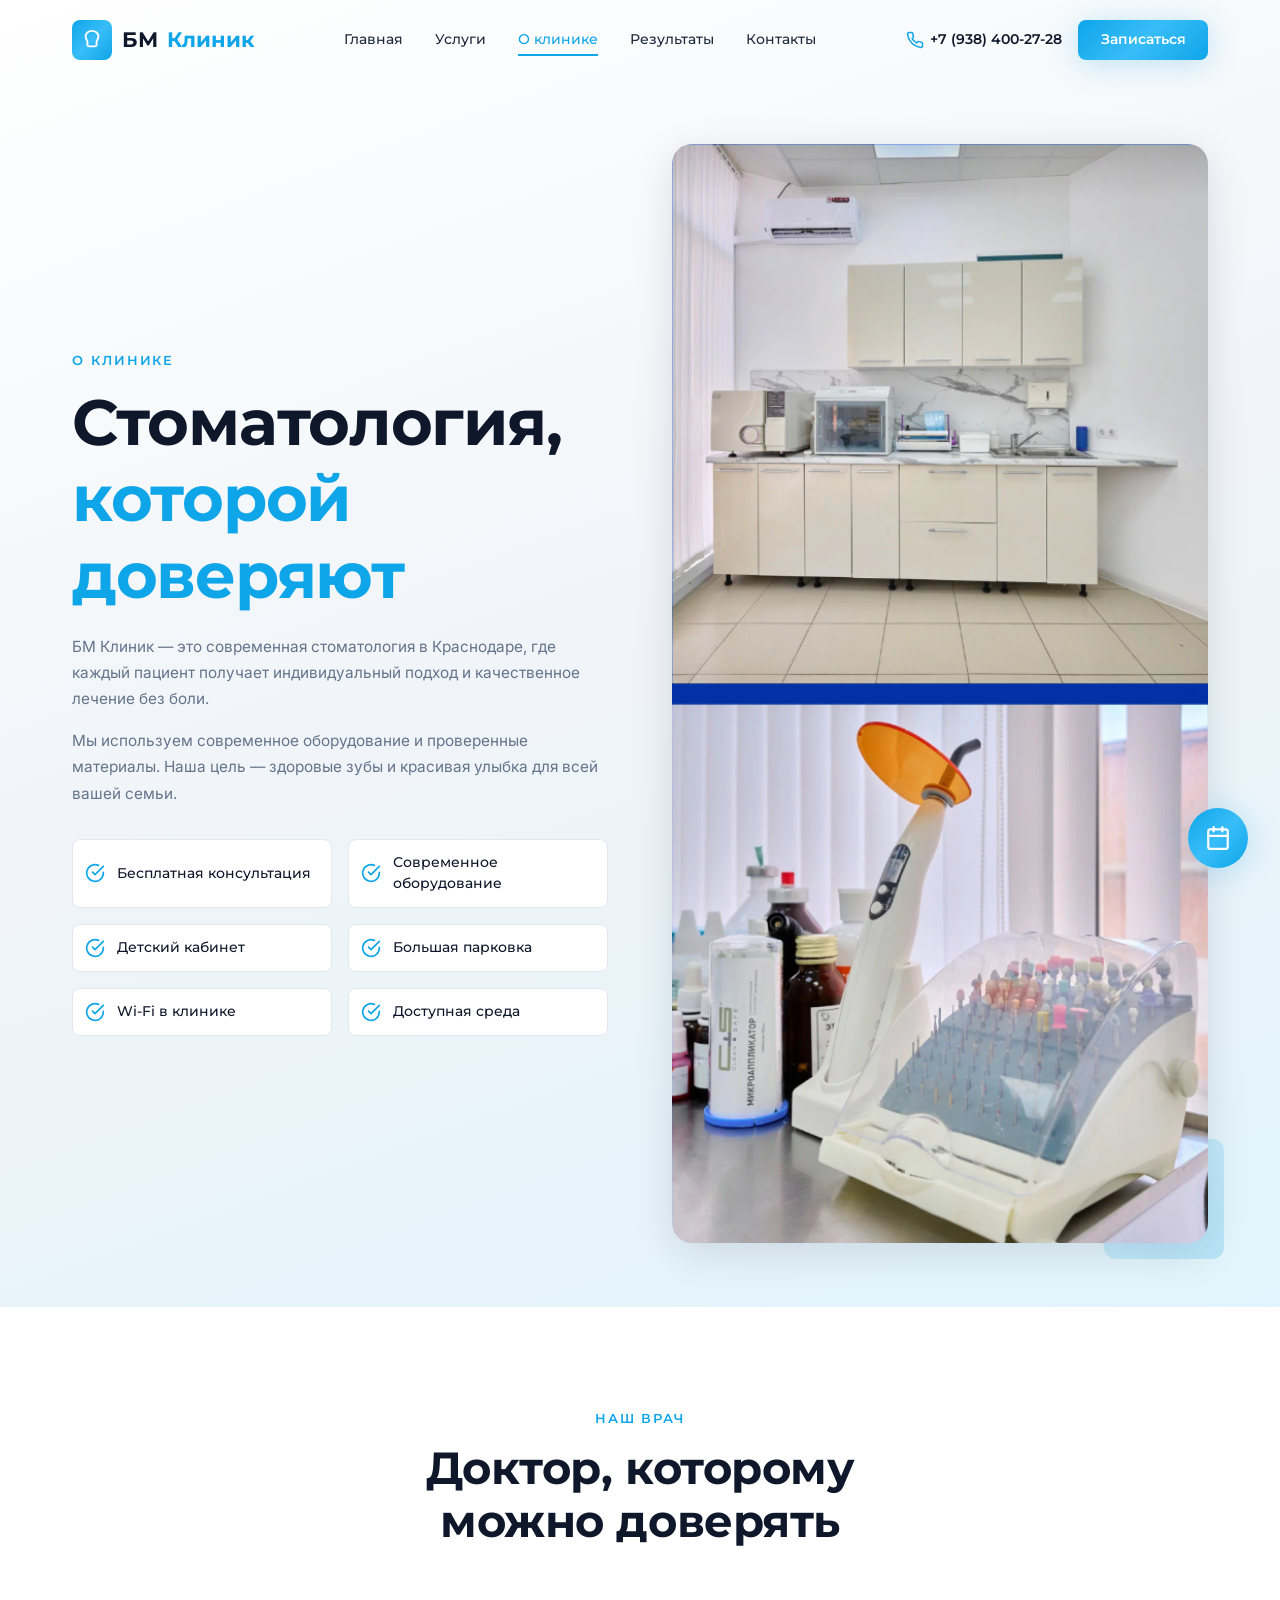
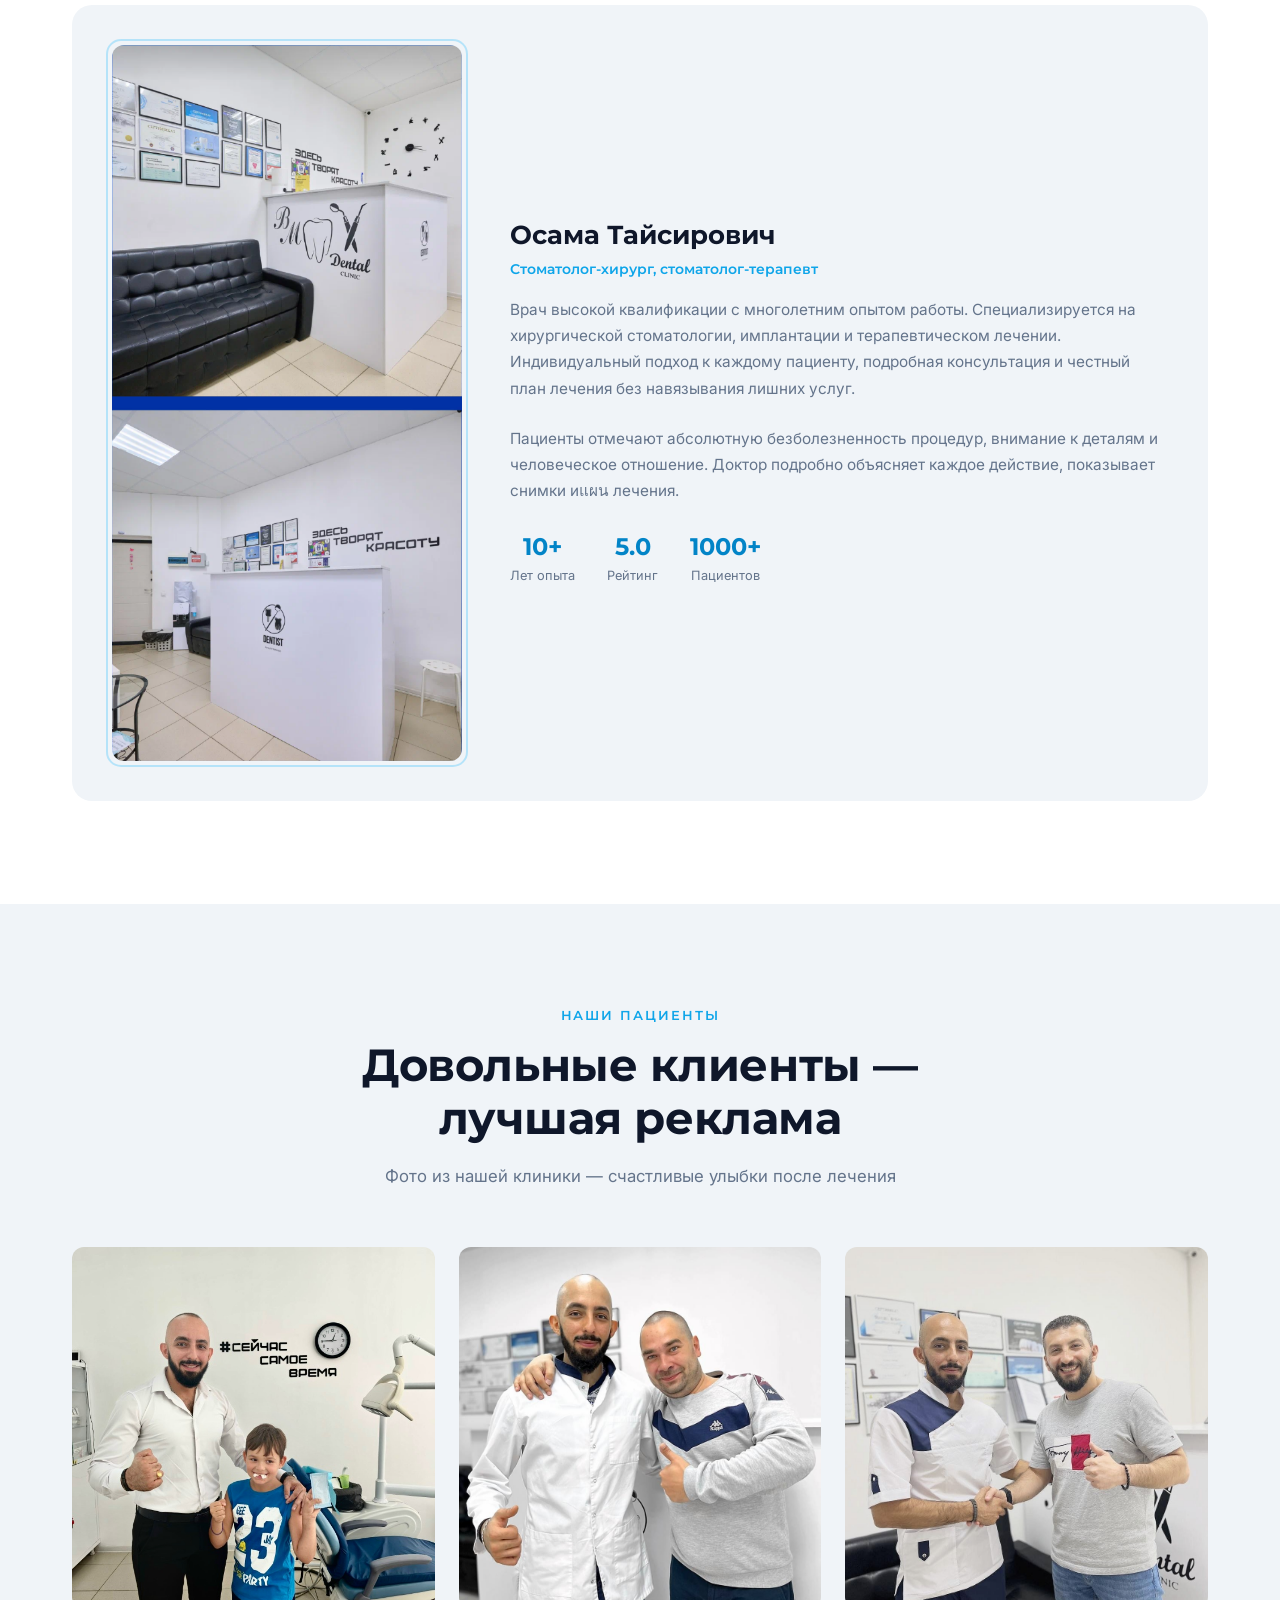
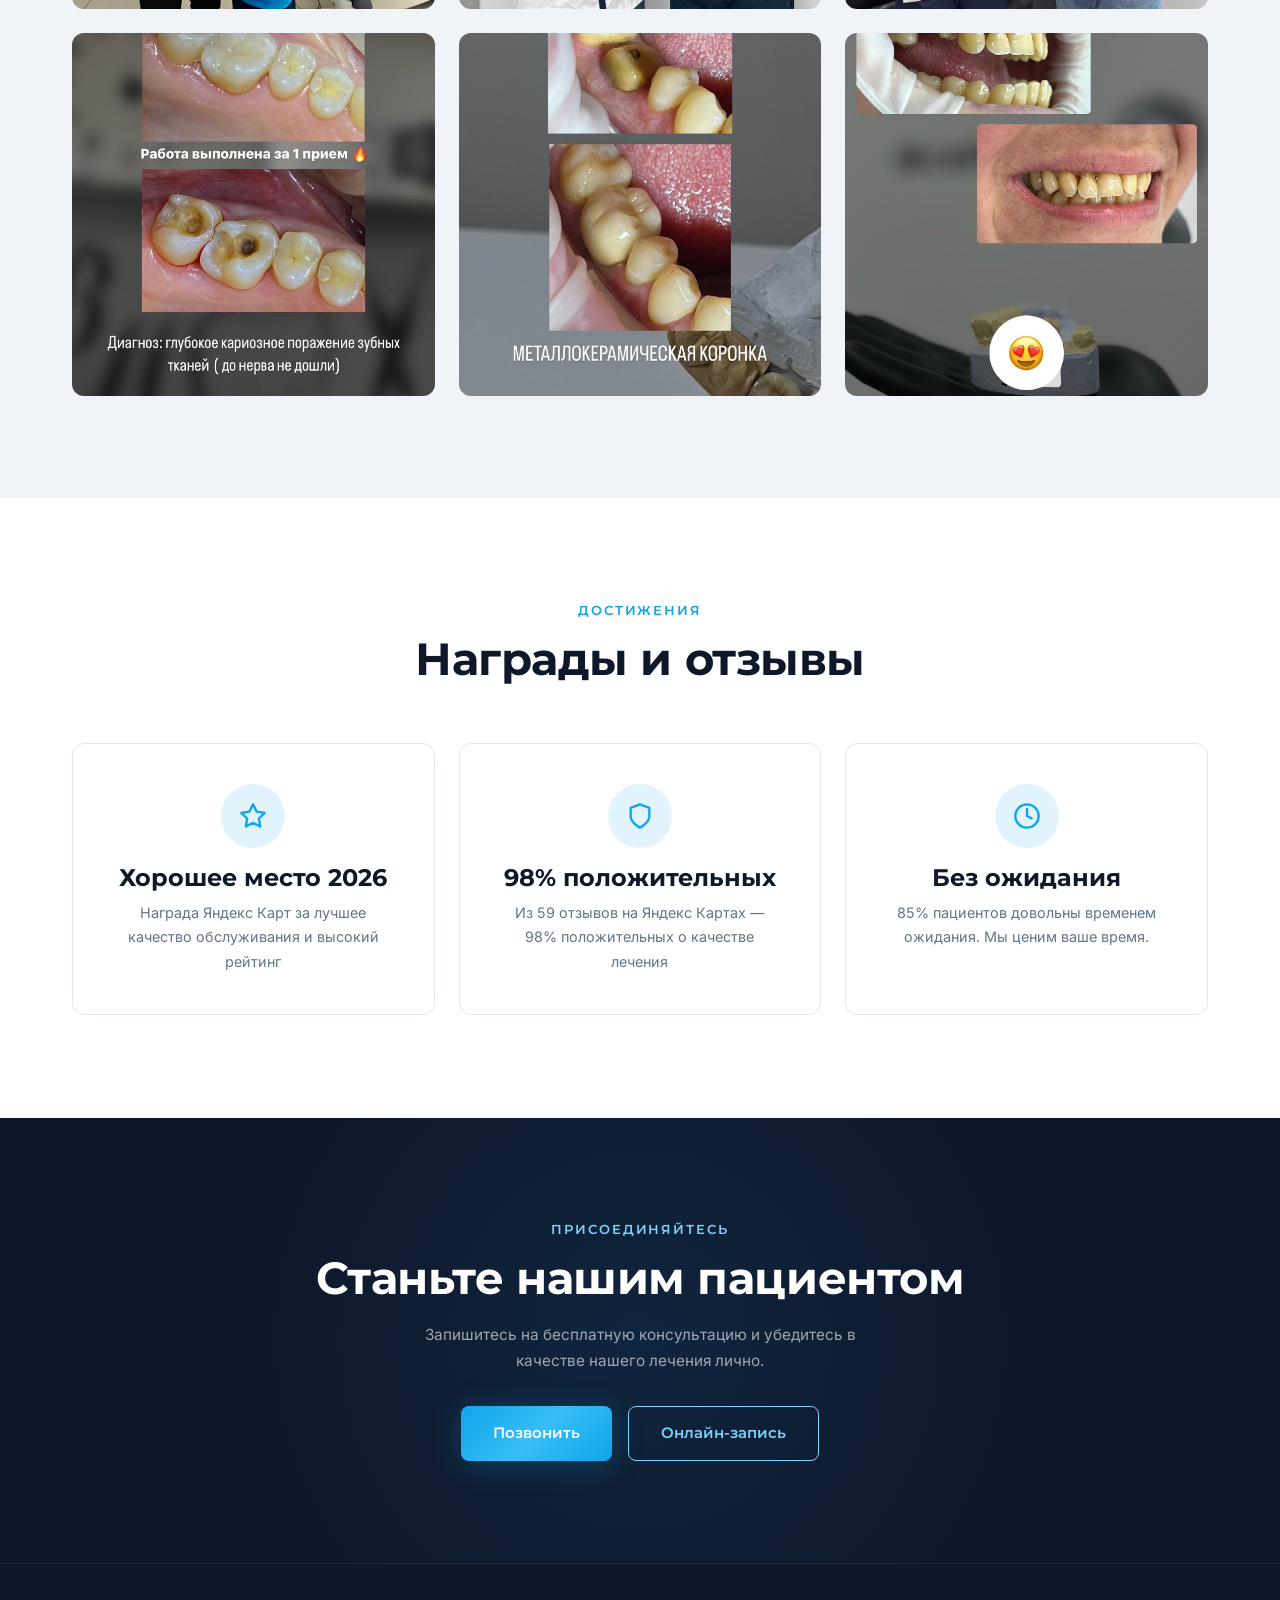
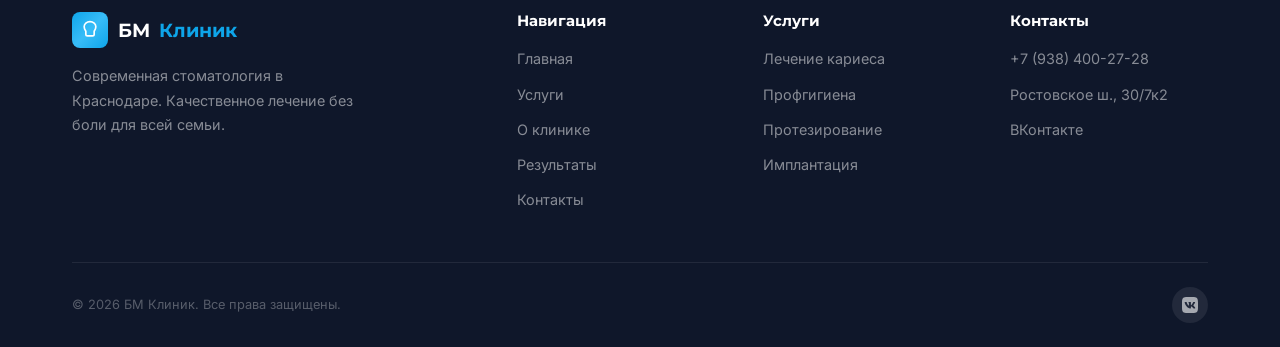
==== commit 65592c63: "Поменял местами client-4 и client-5" ====
--- a/about.html
+++ b/about.html
@@ -151,10 +151,10 @@
           <img src="images/client-3.jpg" alt="Пациентка довольна результатом">
         </div>
         <div class="client-photo reveal reveal-delay-3">
+          <img src="images/client-5.jpg" alt="Счастливый пациент БМ Клиник">
+        </div>
+        <div class="client-photo reveal reveal-delay-4">
           <img src="images/client-4.jpg" alt="Доктор с пациентом">
-        </div>
-        <div class="client-photo reveal reveal-delay-4">
-          <img src="images/client-5.jpg" alt="Счастливый пациент БМ Клиник">
         </div>
         <div class="client-photo reveal">
           <img src="images/doctor-child.jpg" alt="Детская стоматология БМ Клиник">
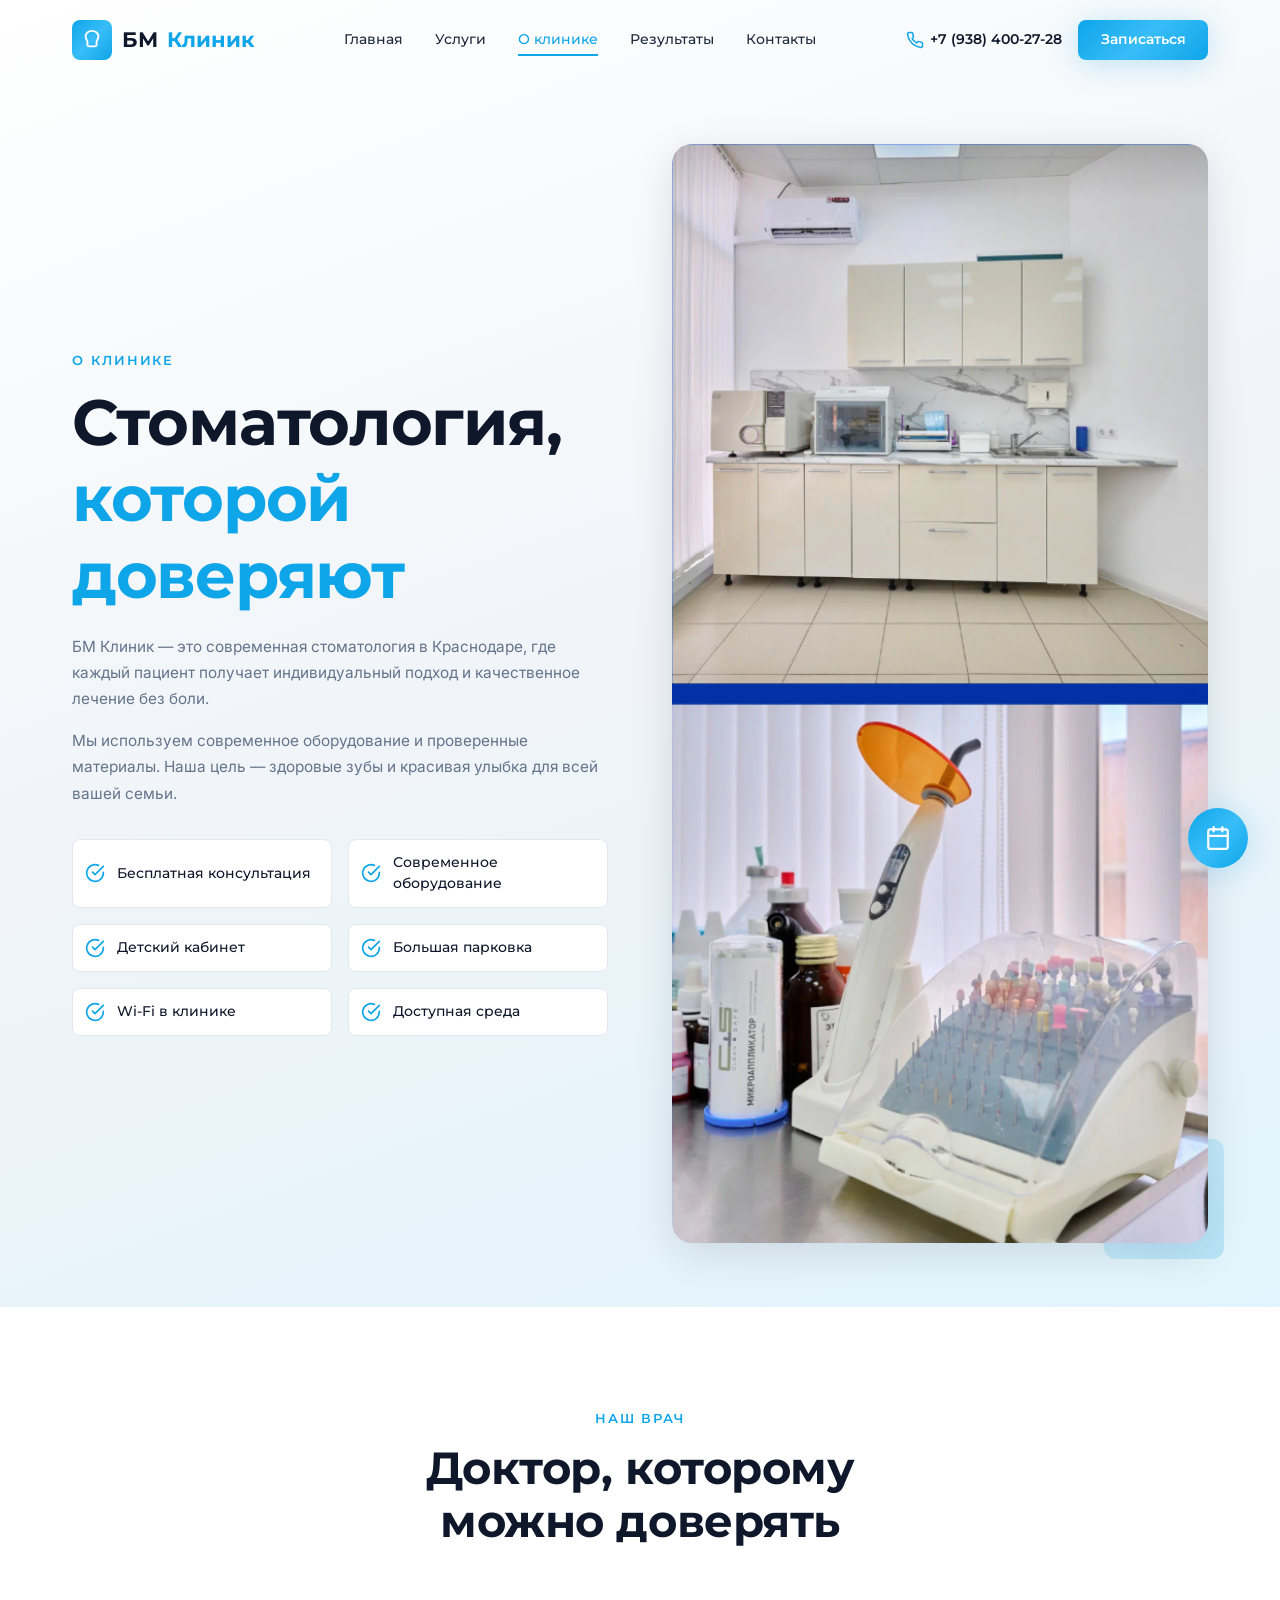
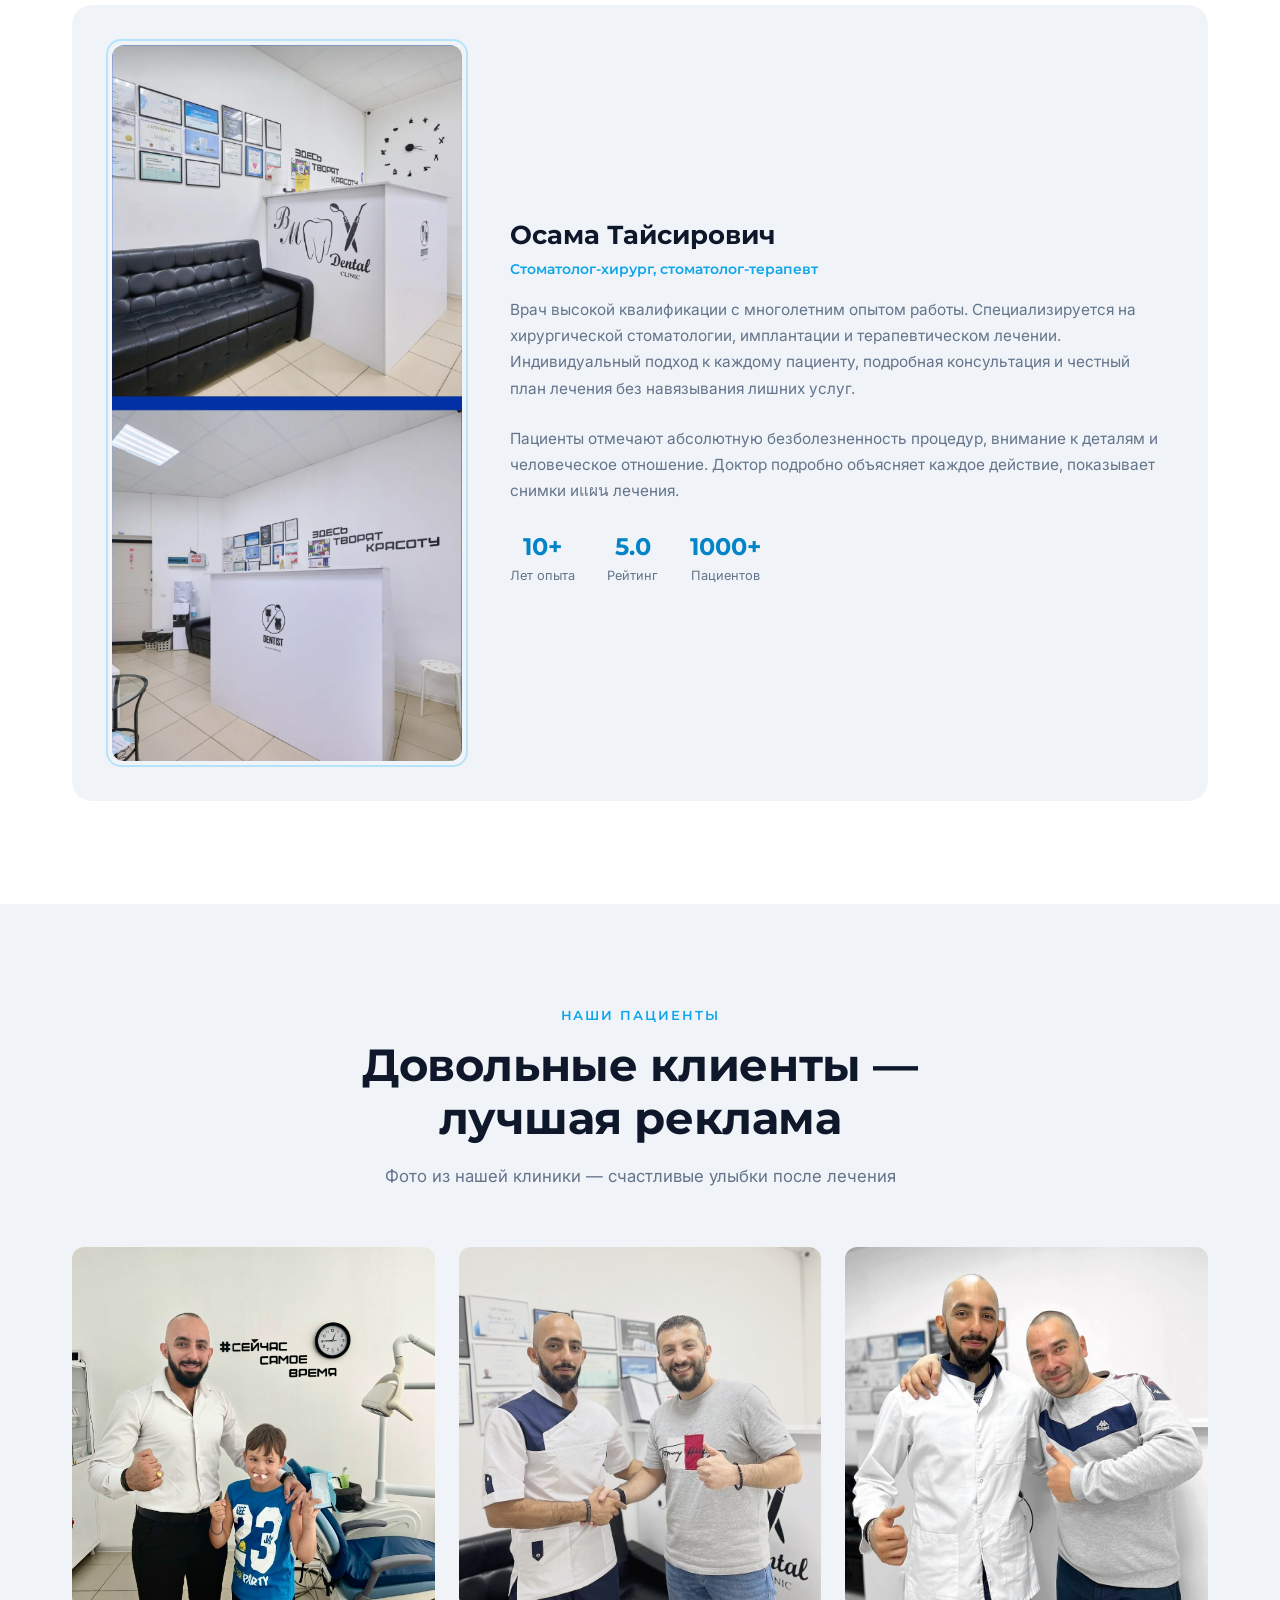
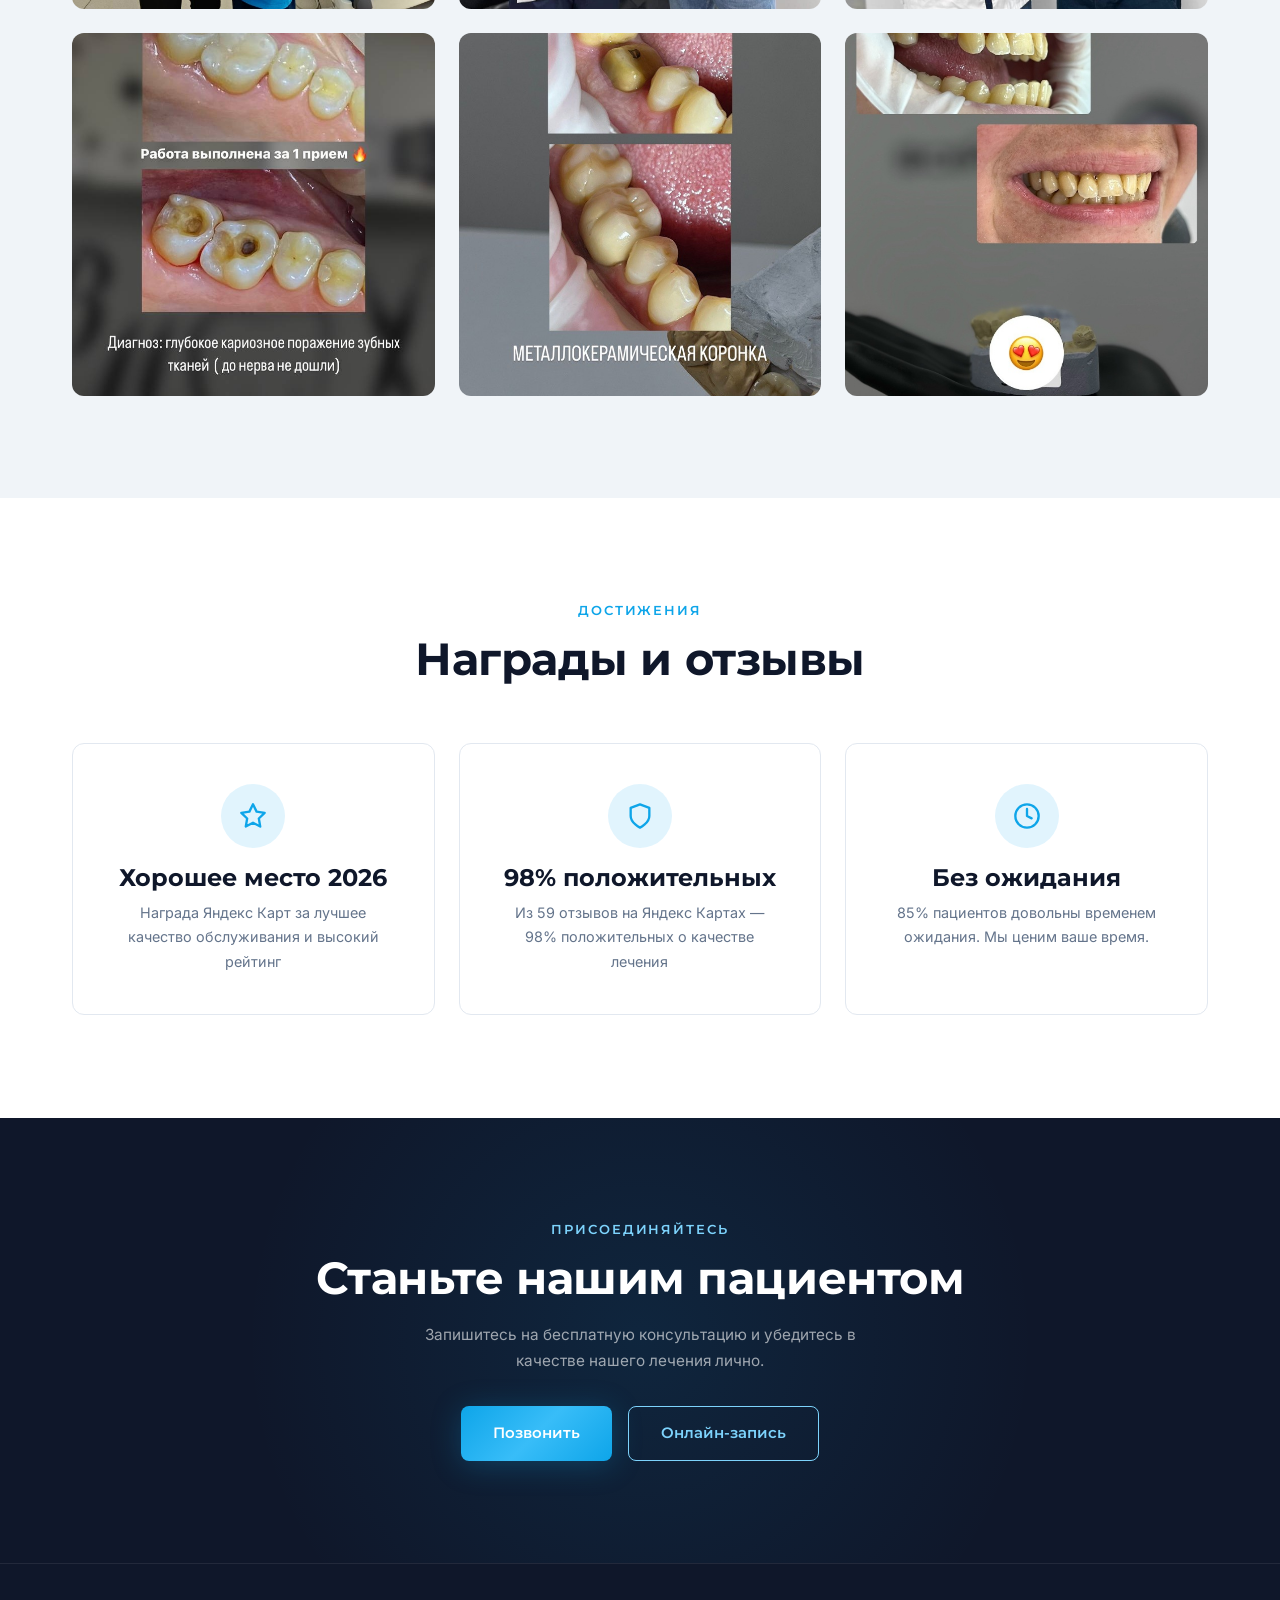
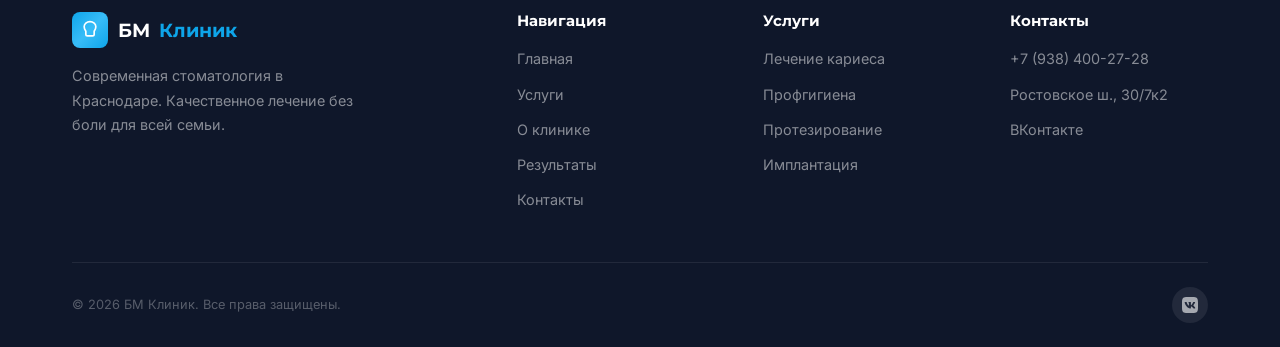
==== commit 640249f8: "Поменял местами client-2 и client-3" ====
--- a/about.html
+++ b/about.html
@@ -145,10 +145,10 @@
           <img src="images/client-new.jpg" alt="Довольный пациент БМ Клиник">
         </div>
         <div class="client-photo reveal reveal-delay-1">
+          <img src="images/client-3.jpg" alt="Пациентка довольна результатом">
+        </div>
+        <div class="client-photo reveal reveal-delay-2">
           <img src="images/client-2.jpg" alt="Пациент после лечения в БМ Клиник">
-        </div>
-        <div class="client-photo reveal reveal-delay-2">
-          <img src="images/client-3.jpg" alt="Пациентка довольна результатом">
         </div>
         <div class="client-photo reveal reveal-delay-3">
           <img src="images/client-5.jpg" alt="Счастливый пациент БМ Клиник">
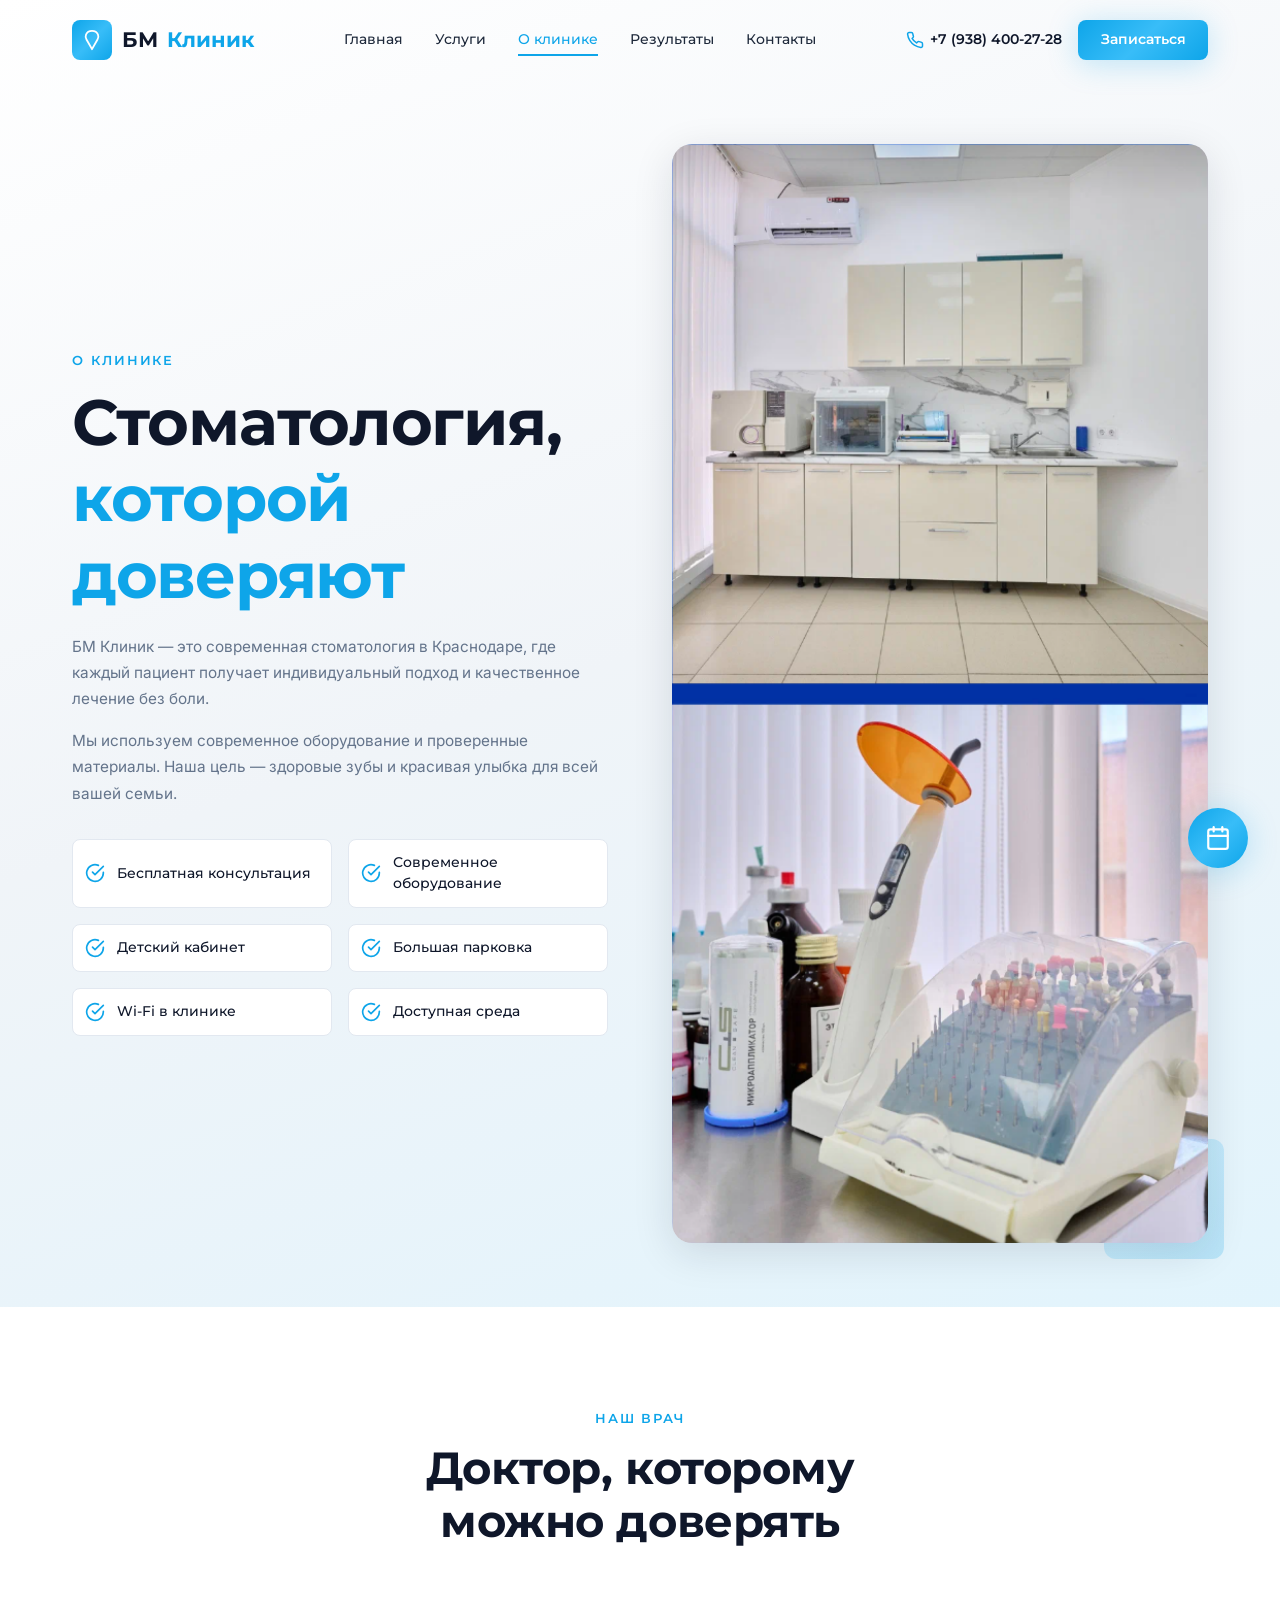
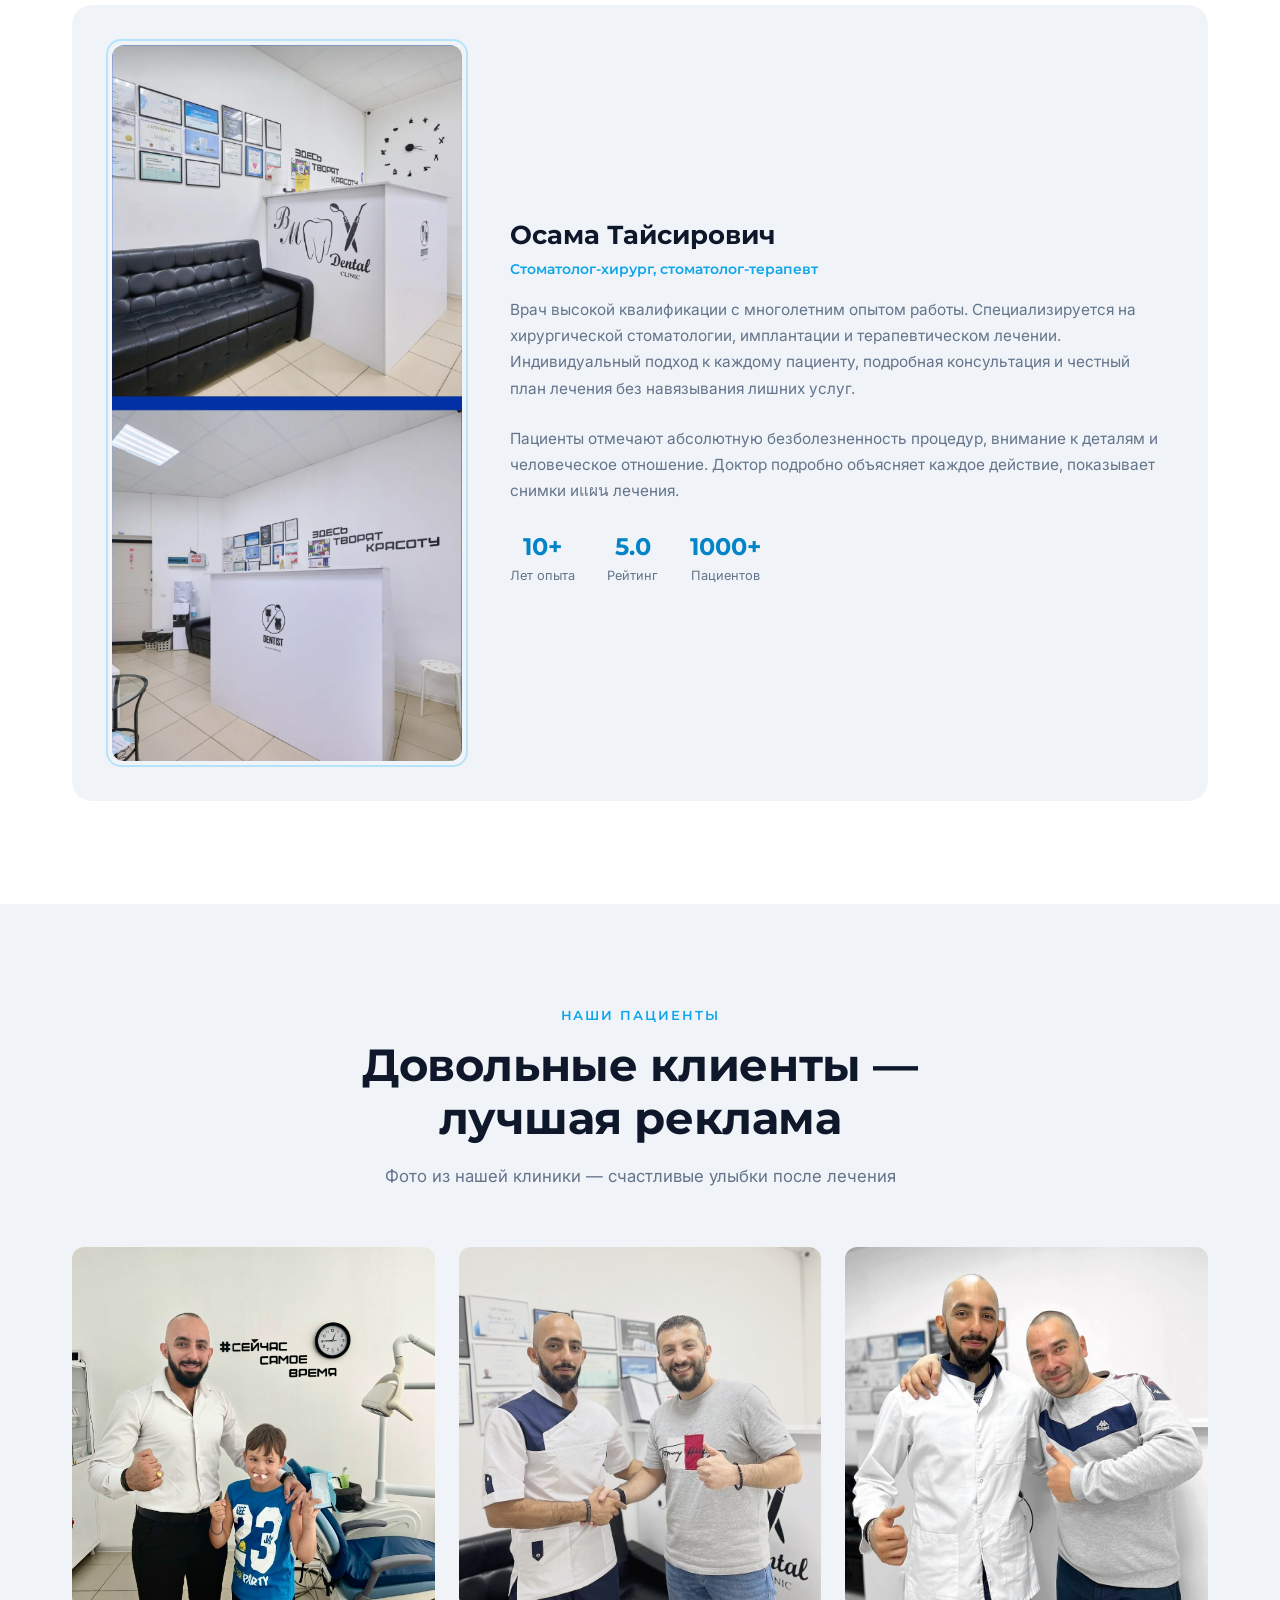
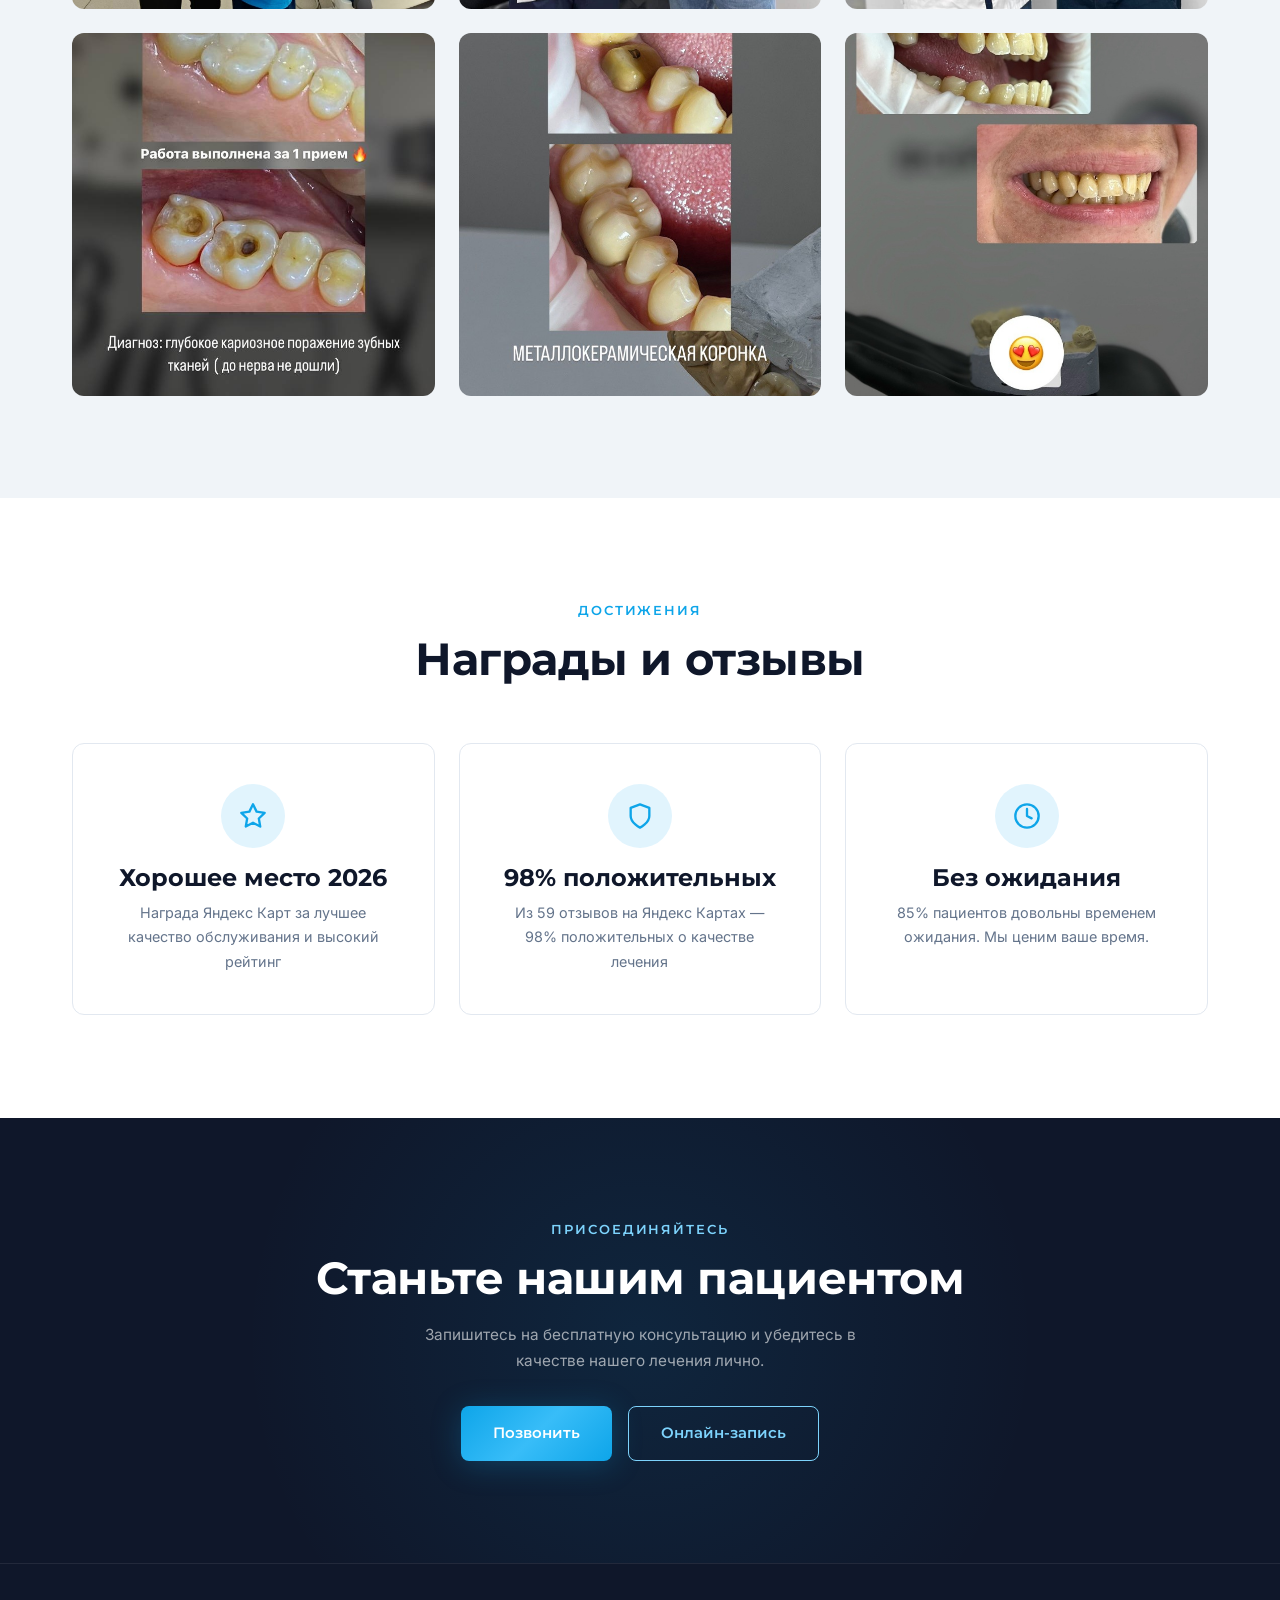
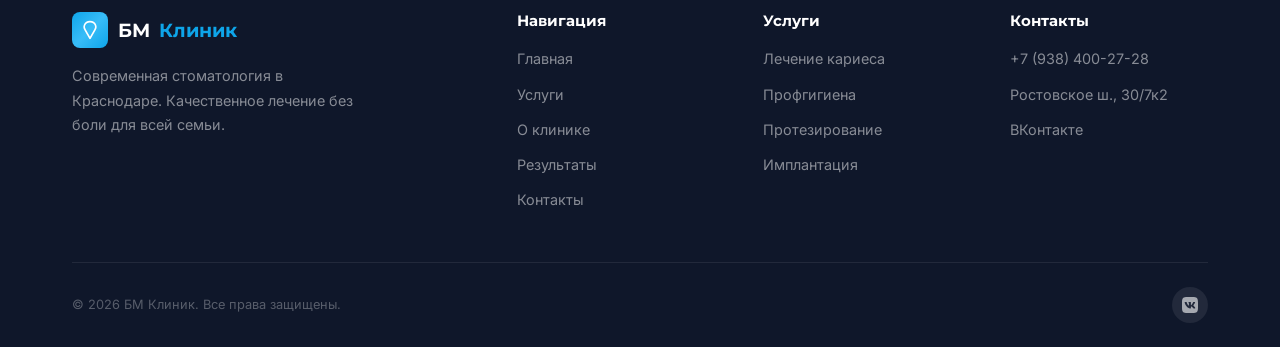
==== commit 8c183de6: "Заменил иконку лампочки на зуб" ====
--- a/about.html
+++ b/about.html
@@ -18,7 +18,7 @@
       <a href="index.html" class="logo">
         <div class="logo-icon">
           <svg viewBox="0 0 24 24" fill="none" stroke="currentColor" stroke-width="2" stroke-linecap="round" stroke-linejoin="round">
-            <path d="M12 2C8 2 5 5 5 8c0 2 1 4 2 5.5V17a2 2 0 002 2h6a2 2 0 002-2v-3.5C18 12 19 10 19 8c0-3-3-6-7-6z"/>
+            <path d="M12 2C9 2 6.5 3.5 5.5 6c-.8 2-.5 4 .5 5.5L12 22l6-10.5c1-1.5 1.3-3.5.5-5.5C17.5 3.5 15 2 12 2z"/>
           </svg>
         </div>
         БМ <span>Клиник</span>
@@ -226,7 +226,7 @@
           <div class="footer-logo">
             <div class="logo-icon">
               <svg viewBox="0 0 24 24" fill="none" stroke="currentColor" stroke-width="2" stroke-linecap="round" stroke-linejoin="round">
-                <path d="M12 2C8 2 5 5 5 8c0 2 1 4 2 5.5V17a2 2 0 002 2h6a2 2 0 002-2v-3.5C18 12 19 10 19 8c0-3-3-6-7-6z"/>
+                <path d="M12 2C9 2 6.5 3.5 5.5 6c-.8 2-.5 4 .5 5.5L12 22l6-10.5c1-1.5 1.3-3.5.5-5.5C17.5 3.5 15 2 12 2z"/>
               </svg>
             </div>
             БМ <span>Клиник</span>
--- a/css/style.css
+++ b/css/style.css
@@ -428,8 +428,8 @@
   flex-direction: column;
   align-items: center;
   justify-content: center;
-  min-height: 70vh;
-  padding: 2rem 0;
+  min-height: 75vh;
+  padding: 2rem 0 4rem;
 }
 
 .hero-logo-wrap {
@@ -502,7 +502,7 @@
 /* Scroll Indicator */
 .scroll-indicator {
   position: absolute;
-  bottom: 2rem;
+  bottom: 1rem;
   left: 50%;
   transform: translateX(-50%);
   display: flex;
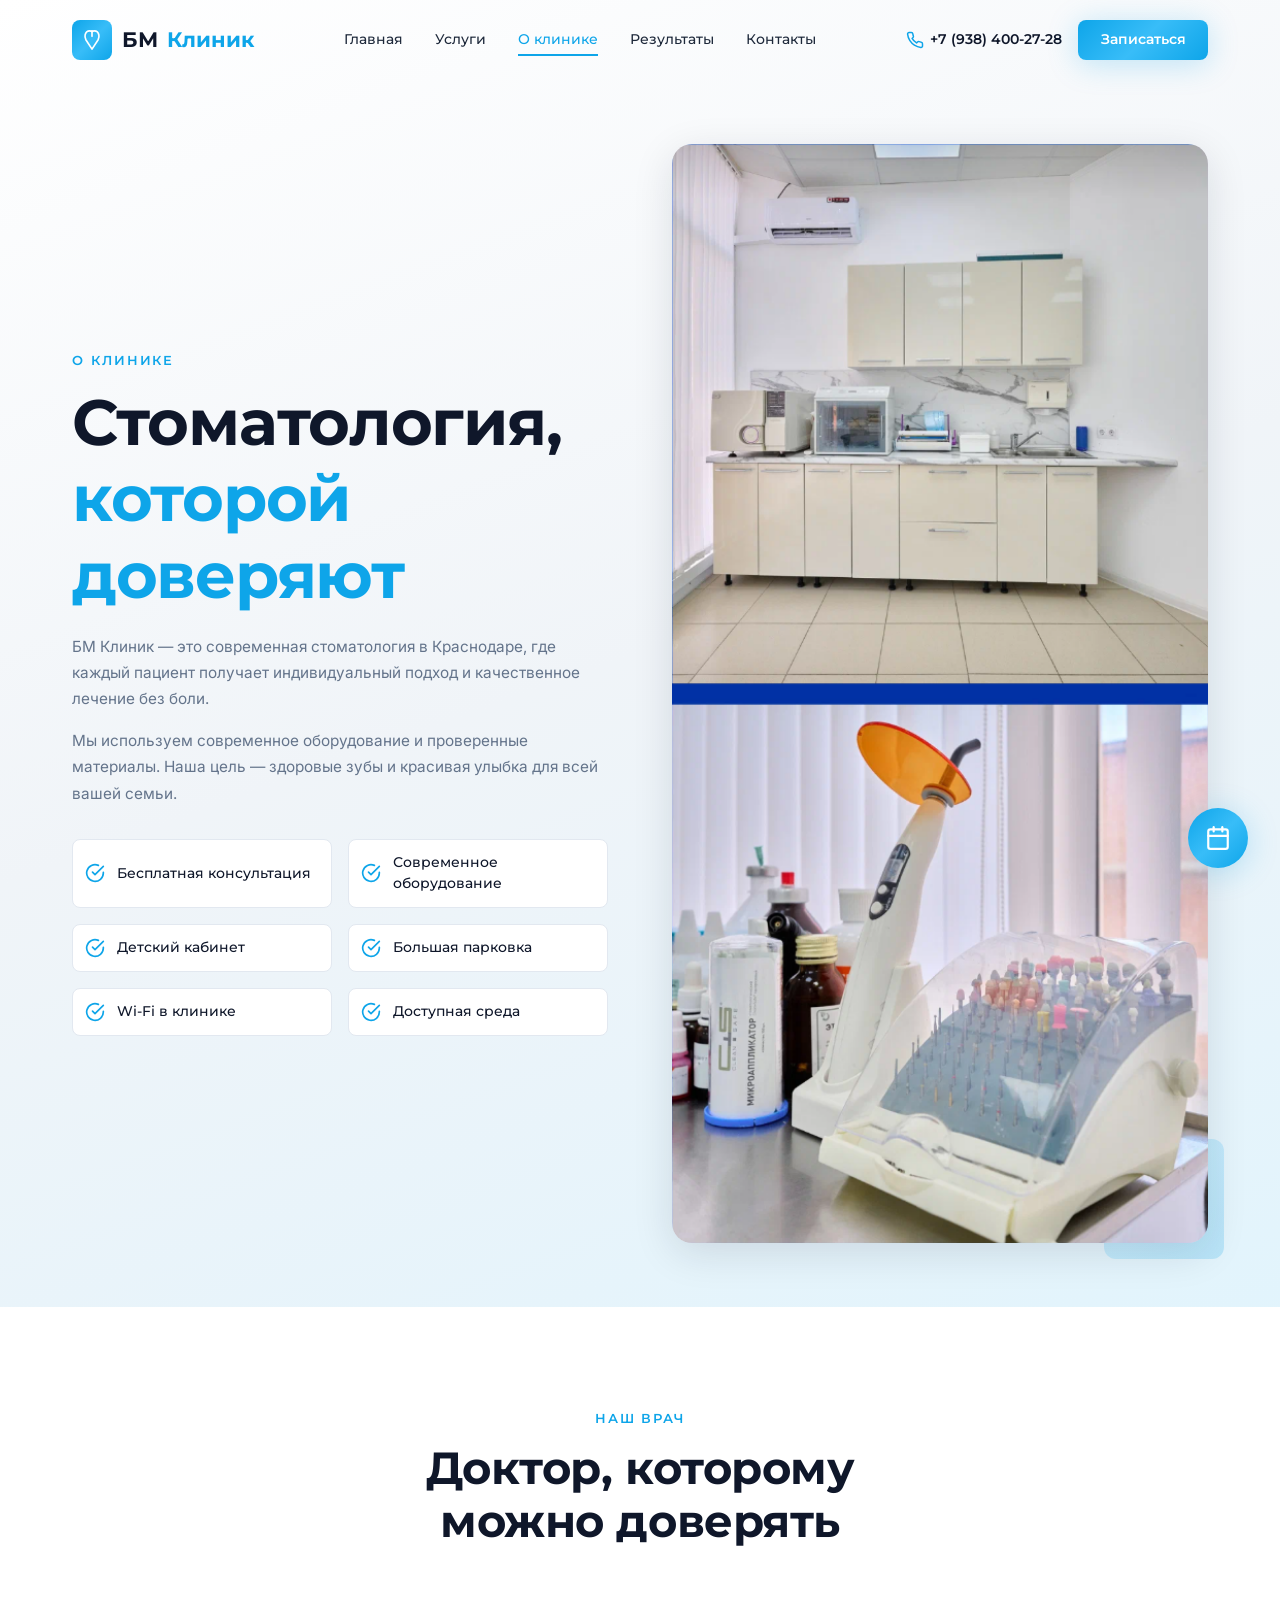
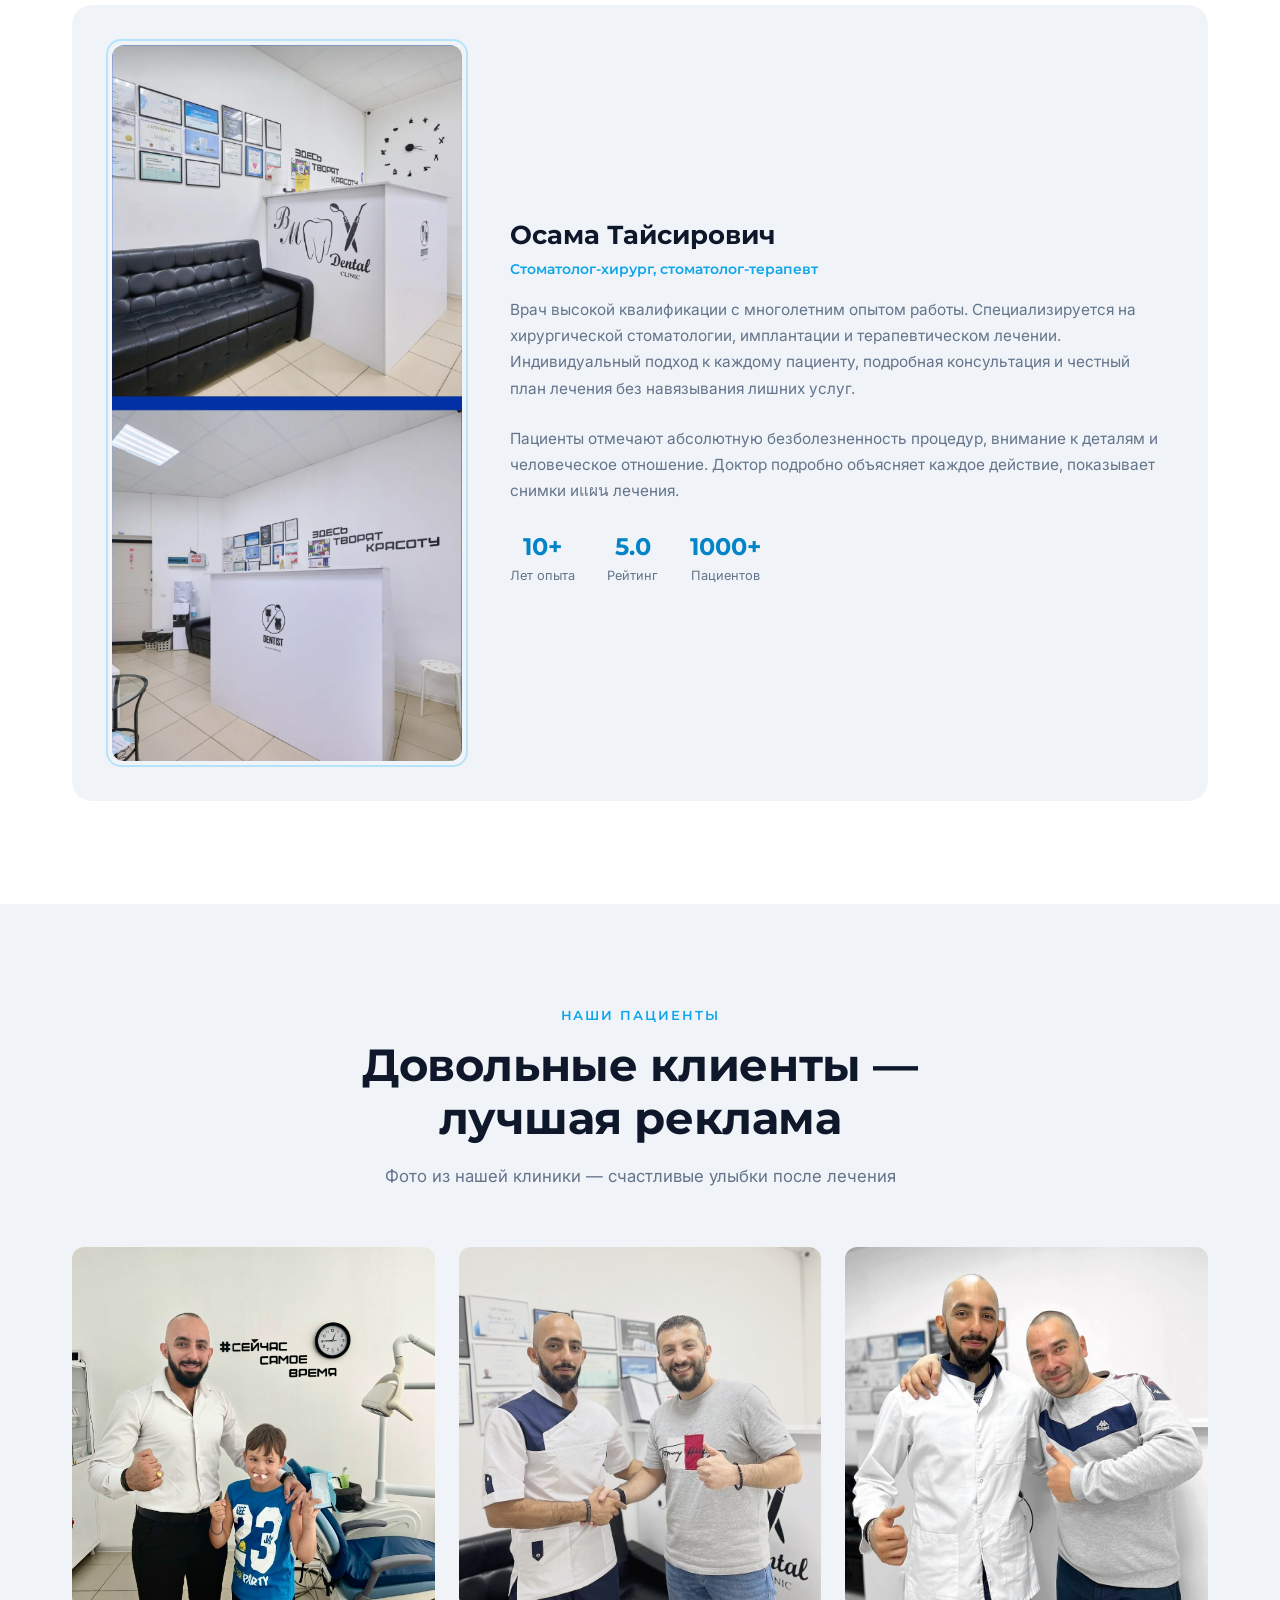
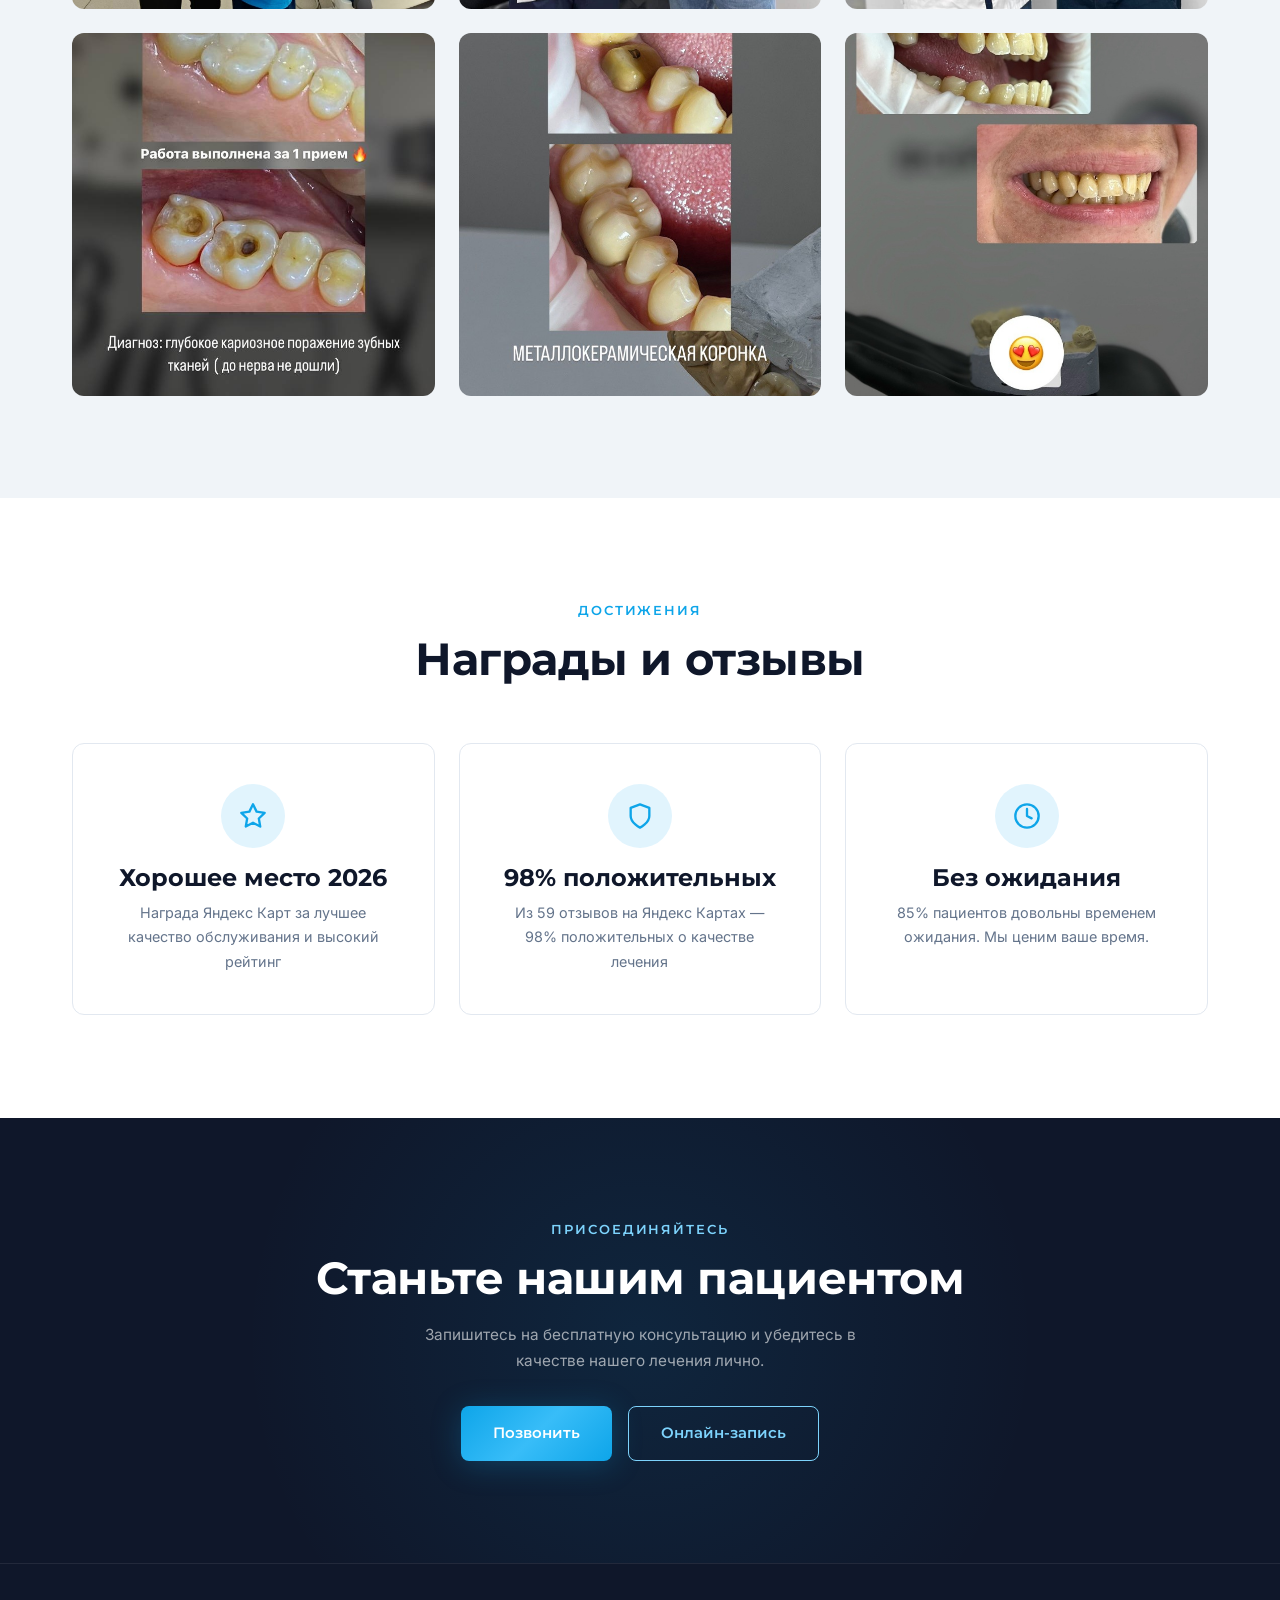
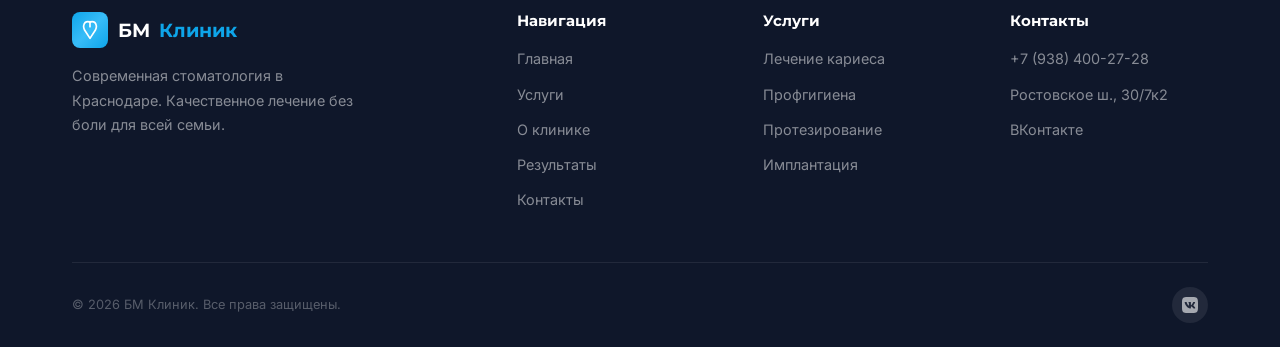
==== commit a8681bcb: "Обновил иконку зуба — более детализированная" ====
--- a/about.html
+++ b/about.html
@@ -17,9 +17,10 @@
     <div class="container header-inner">
       <a href="index.html" class="logo">
         <div class="logo-icon">
-          <svg viewBox="0 0 24 24" fill="none" stroke="currentColor" stroke-width="2" stroke-linecap="round" stroke-linejoin="round">
-            <path d="M12 2C9 2 6.5 3.5 5.5 6c-.8 2-.5 4 .5 5.5L12 22l6-10.5c1-1.5 1.3-3.5.5-5.5C17.5 3.5 15 2 12 2z"/>
-          </svg>
+            <svg viewBox="0 0 24 24" fill="none" stroke="currentColor" stroke-width="1.8" stroke-linecap="round" stroke-linejoin="round">
+              <path d="M9.5 2C7 2 5 4 4.5 6.5c-.4 1.8 0 3.5.8 5.2L12 22l6.7-10.3c.8-1.7 1.2-3.4.8-5.2C19 4 17 2 14.5 2c-1.5 0-2.5.8-2.5.8S11 2 9.5 2z"/>
+              <path d="M12 2v6"/>
+            </svg>
         </div>
         БМ <span>Клиник</span>
       </a>
@@ -226,7 +227,8 @@
           <div class="footer-logo">
             <div class="logo-icon">
               <svg viewBox="0 0 24 24" fill="none" stroke="currentColor" stroke-width="2" stroke-linecap="round" stroke-linejoin="round">
-                <path d="M12 2C9 2 6.5 3.5 5.5 6c-.8 2-.5 4 .5 5.5L12 22l6-10.5c1-1.5 1.3-3.5.5-5.5C17.5 3.5 15 2 12 2z"/>
+                <path d="M9.5 2C7 2 5 4 4.5 6.5c-.4 1.8 0 3.5.8 5.2L12 22l6.7-10.3c.8-1.7 1.2-3.4.8-5.2C19 4 17 2 14.5 2c-1.5 0-2.5.8-2.5.8S11 2 9.5 2z"/>
+                <path d="M12 2v6"/>
               </svg>
             </div>
             БМ <span>Клиник</span>
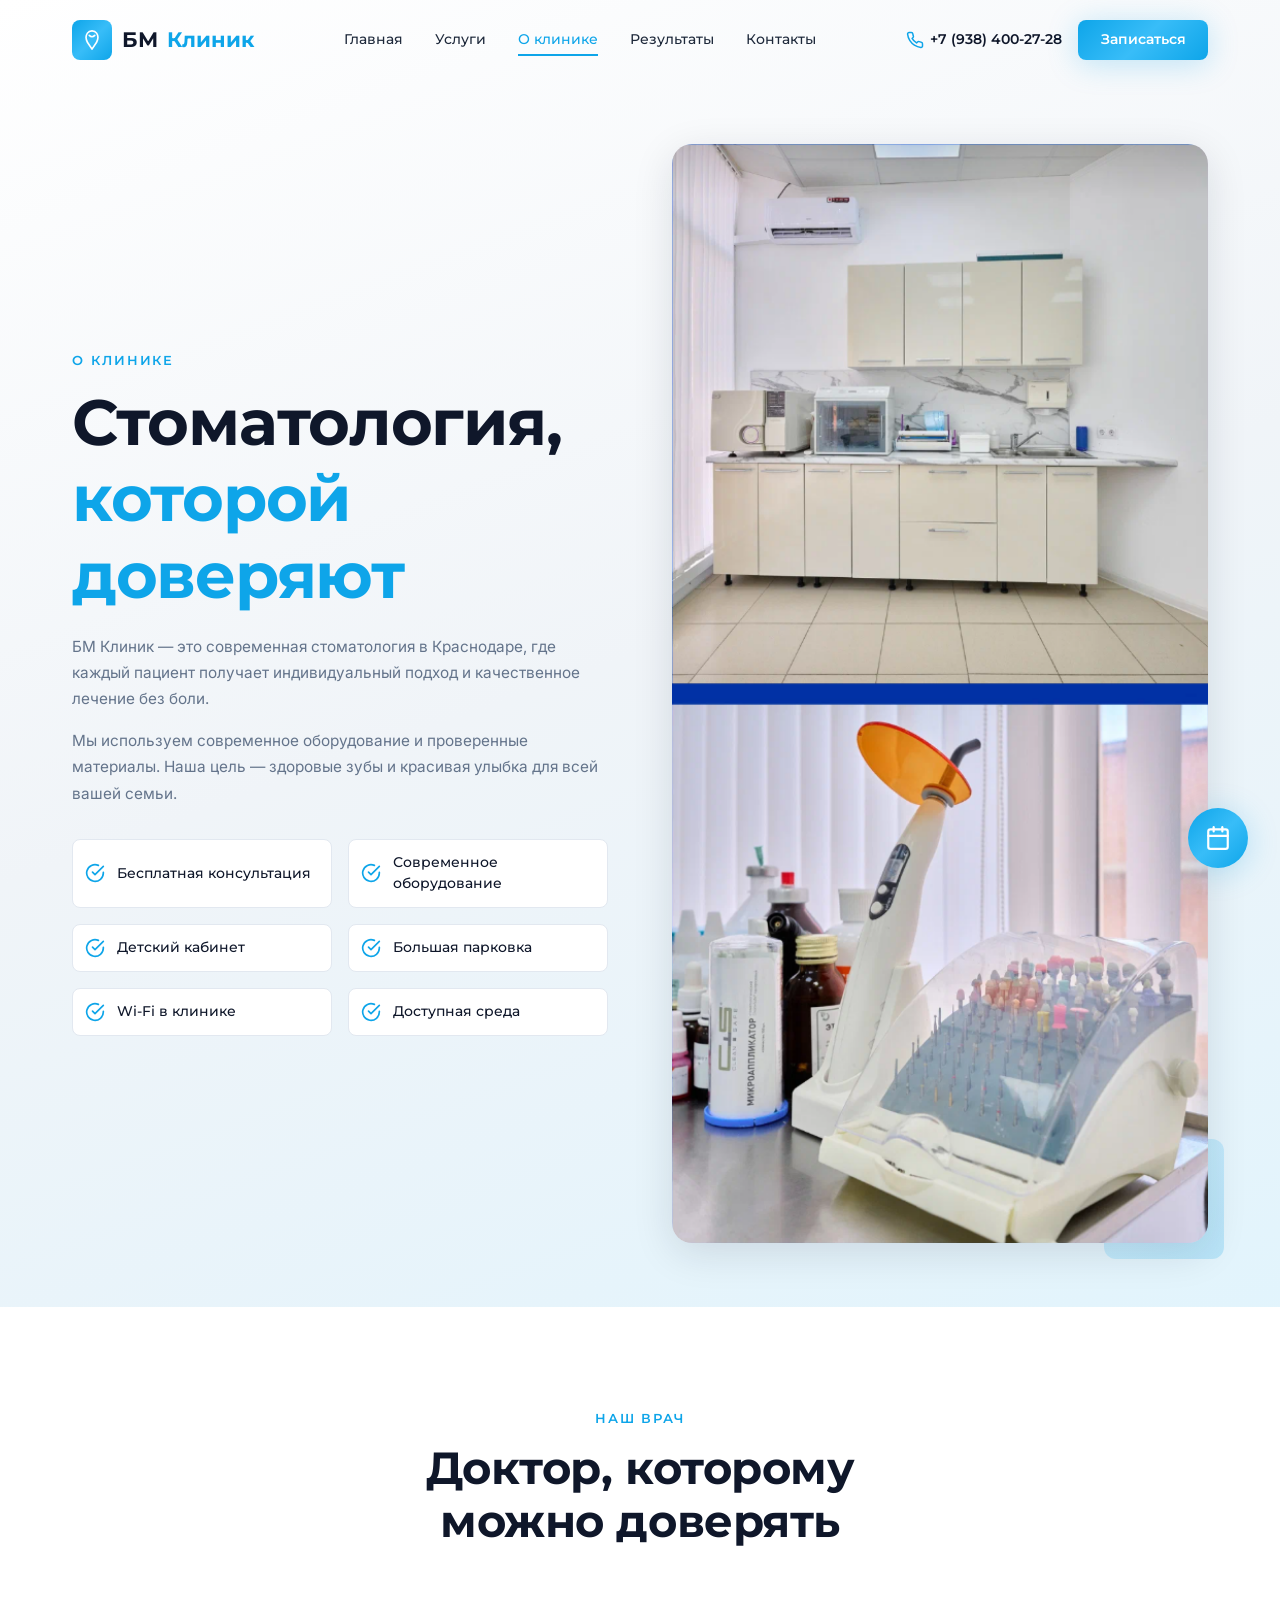
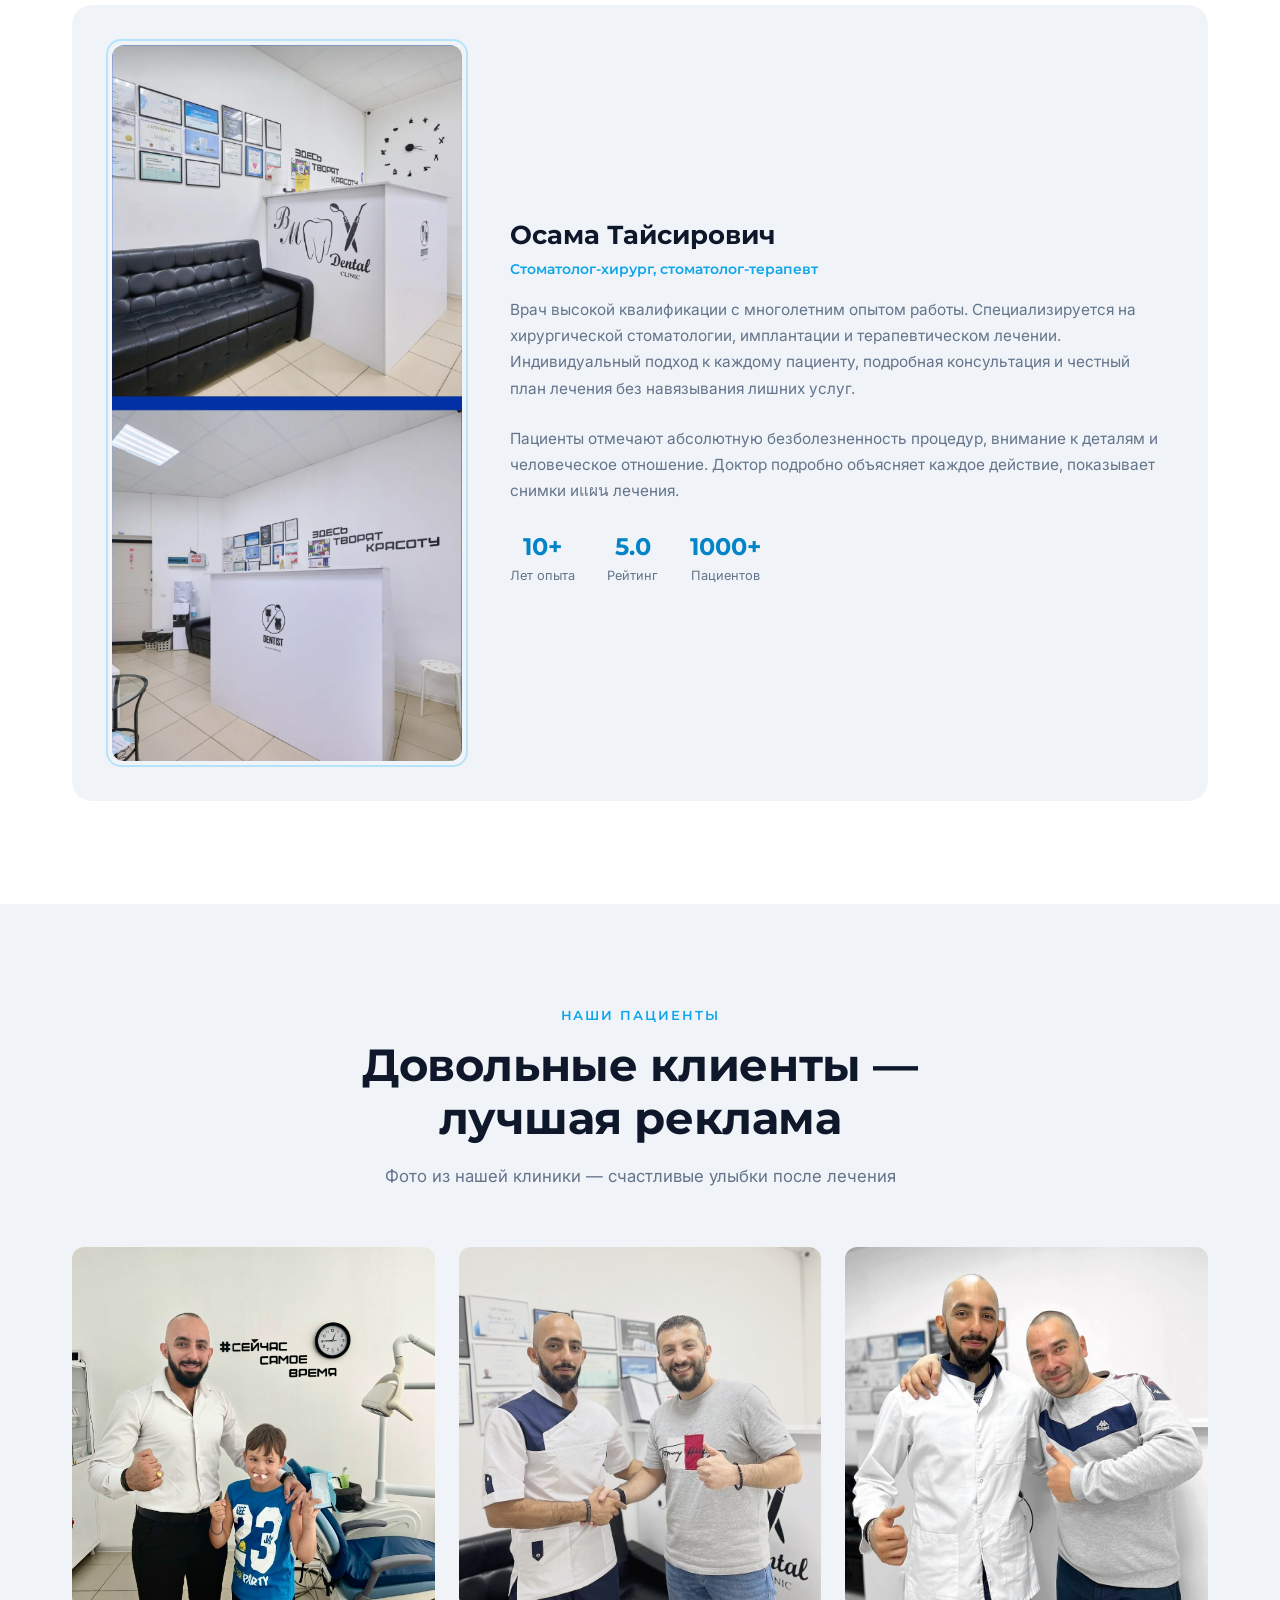
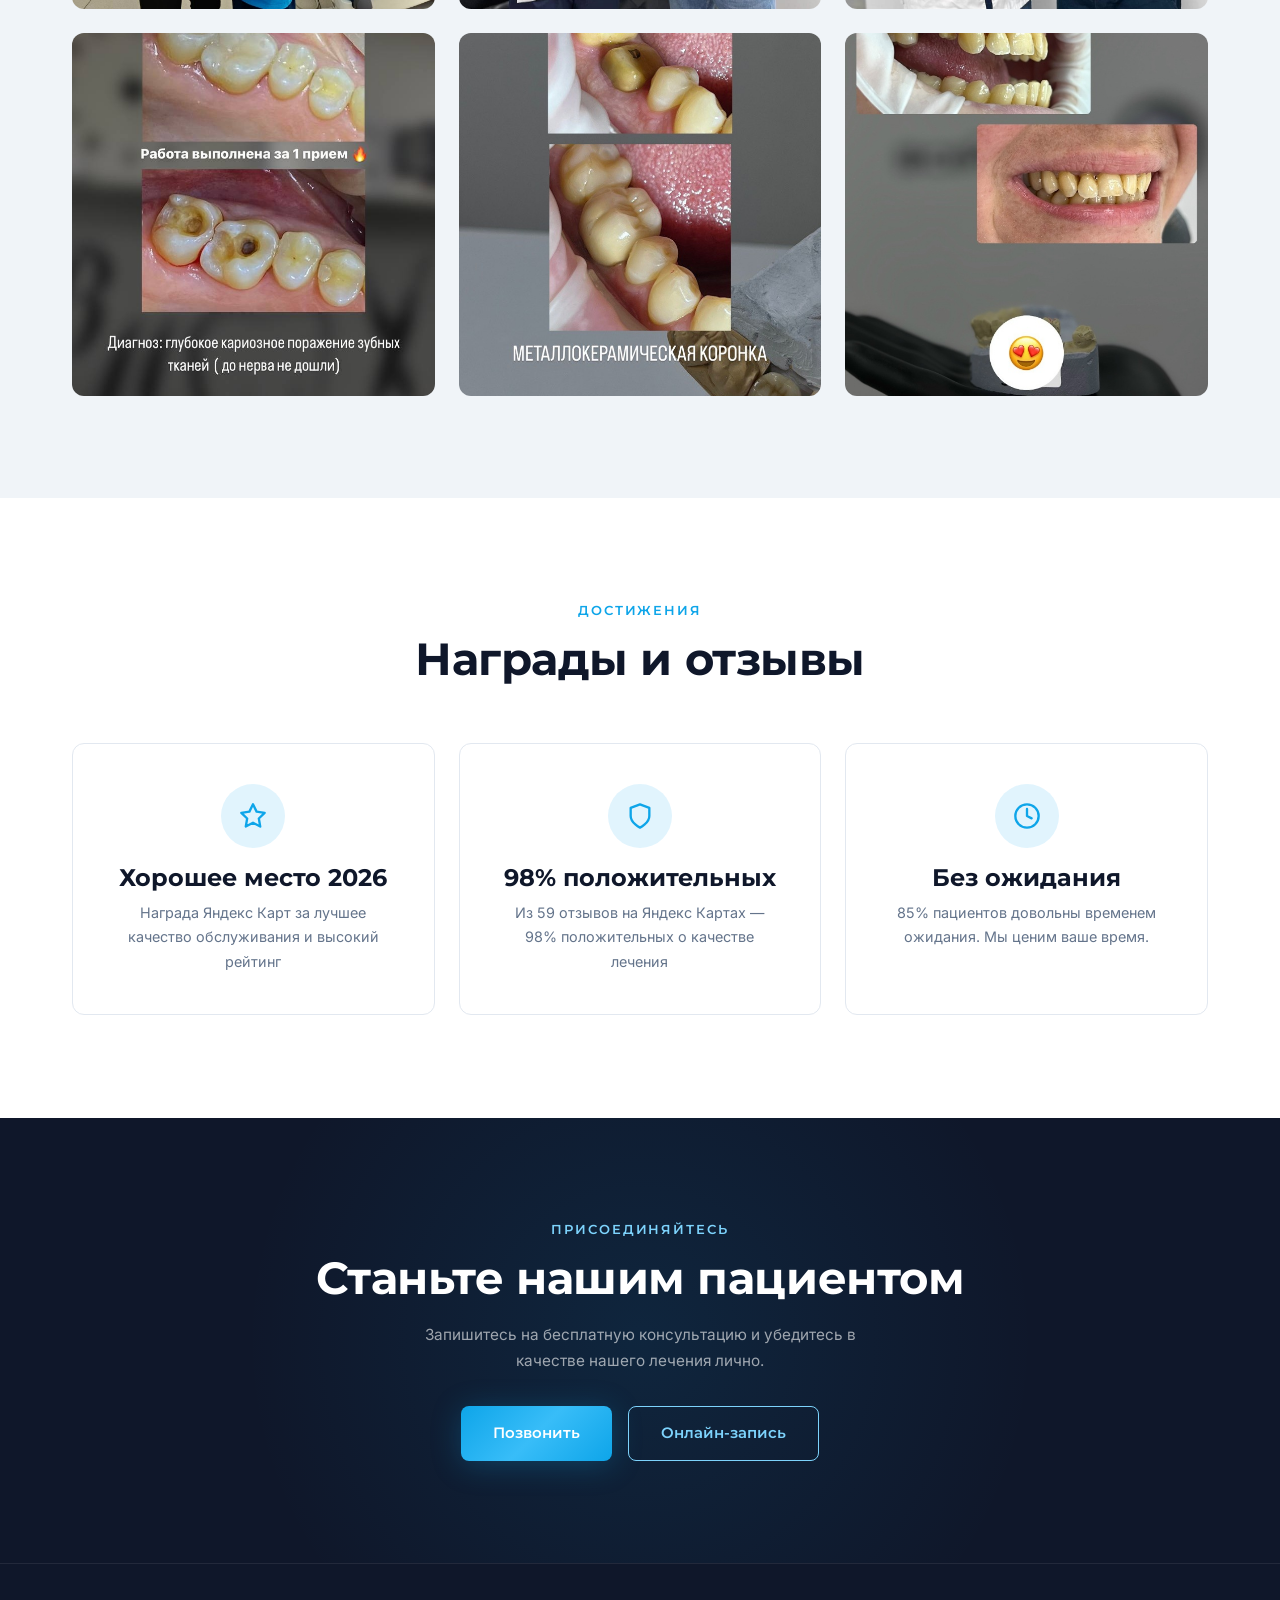
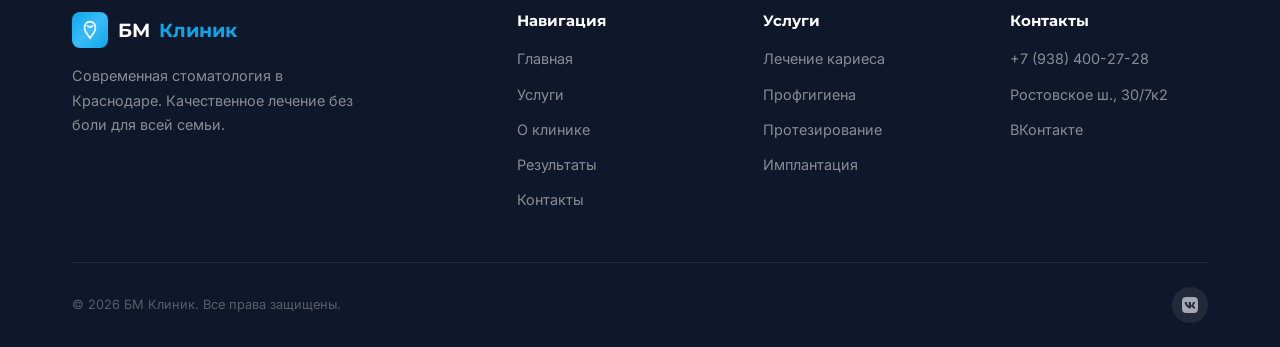
==== commit 092b038f: "Новая иконка зуба — с коронкой и корнями" ====
--- a/about.html
+++ b/about.html
@@ -18,8 +18,8 @@
       <a href="index.html" class="logo">
         <div class="logo-icon">
             <svg viewBox="0 0 24 24" fill="none" stroke="currentColor" stroke-width="1.8" stroke-linecap="round" stroke-linejoin="round">
-              <path d="M9.5 2C7 2 5 4 4.5 6.5c-.4 1.8 0 3.5.8 5.2L12 22l6.7-10.3c.8-1.7 1.2-3.4.8-5.2C19 4 17 2 14.5 2c-1.5 0-2.5.8-2.5.8S11 2 9.5 2z"/>
-              <path d="M12 2v6"/>
+              <path d="M12 2C9.5 2 8 3 7 4.5C6 6 5.5 7.5 5.5 9c0 2 .5 3.5 1.5 5.5L12 22l5-7.5c1-2 1.5-3.5 1.5-5.5 0-1.5-.5-3-1.5-4.5C16 3 14.5 2 12 2z"/>
+              <path d="M9 7c1 1 2 1.5 3 1.5s2-.5 3-1.5"/>
             </svg>
         </div>
         БМ <span>Клиник</span>
@@ -227,8 +227,8 @@
           <div class="footer-logo">
             <div class="logo-icon">
               <svg viewBox="0 0 24 24" fill="none" stroke="currentColor" stroke-width="2" stroke-linecap="round" stroke-linejoin="round">
-                <path d="M9.5 2C7 2 5 4 4.5 6.5c-.4 1.8 0 3.5.8 5.2L12 22l6.7-10.3c.8-1.7 1.2-3.4.8-5.2C19 4 17 2 14.5 2c-1.5 0-2.5.8-2.5.8S11 2 9.5 2z"/>
-                <path d="M12 2v6"/>
+                <path d="M12 2C9.5 2 8 3 7 4.5C6 6 5.5 7.5 5.5 9c0 2 .5 3.5 1.5 5.5L12 22l5-7.5c1-2 1.5-3.5 1.5-5.5 0-1.5-.5-3-1.5-4.5C16 3 14.5 2 12 2z"/>
+                <path d="M9 7c1 1 2 1.5 3 1.5s2-.5 3-1.5"/>
               </svg>
             </div>
             БМ <span>Клиник</span>
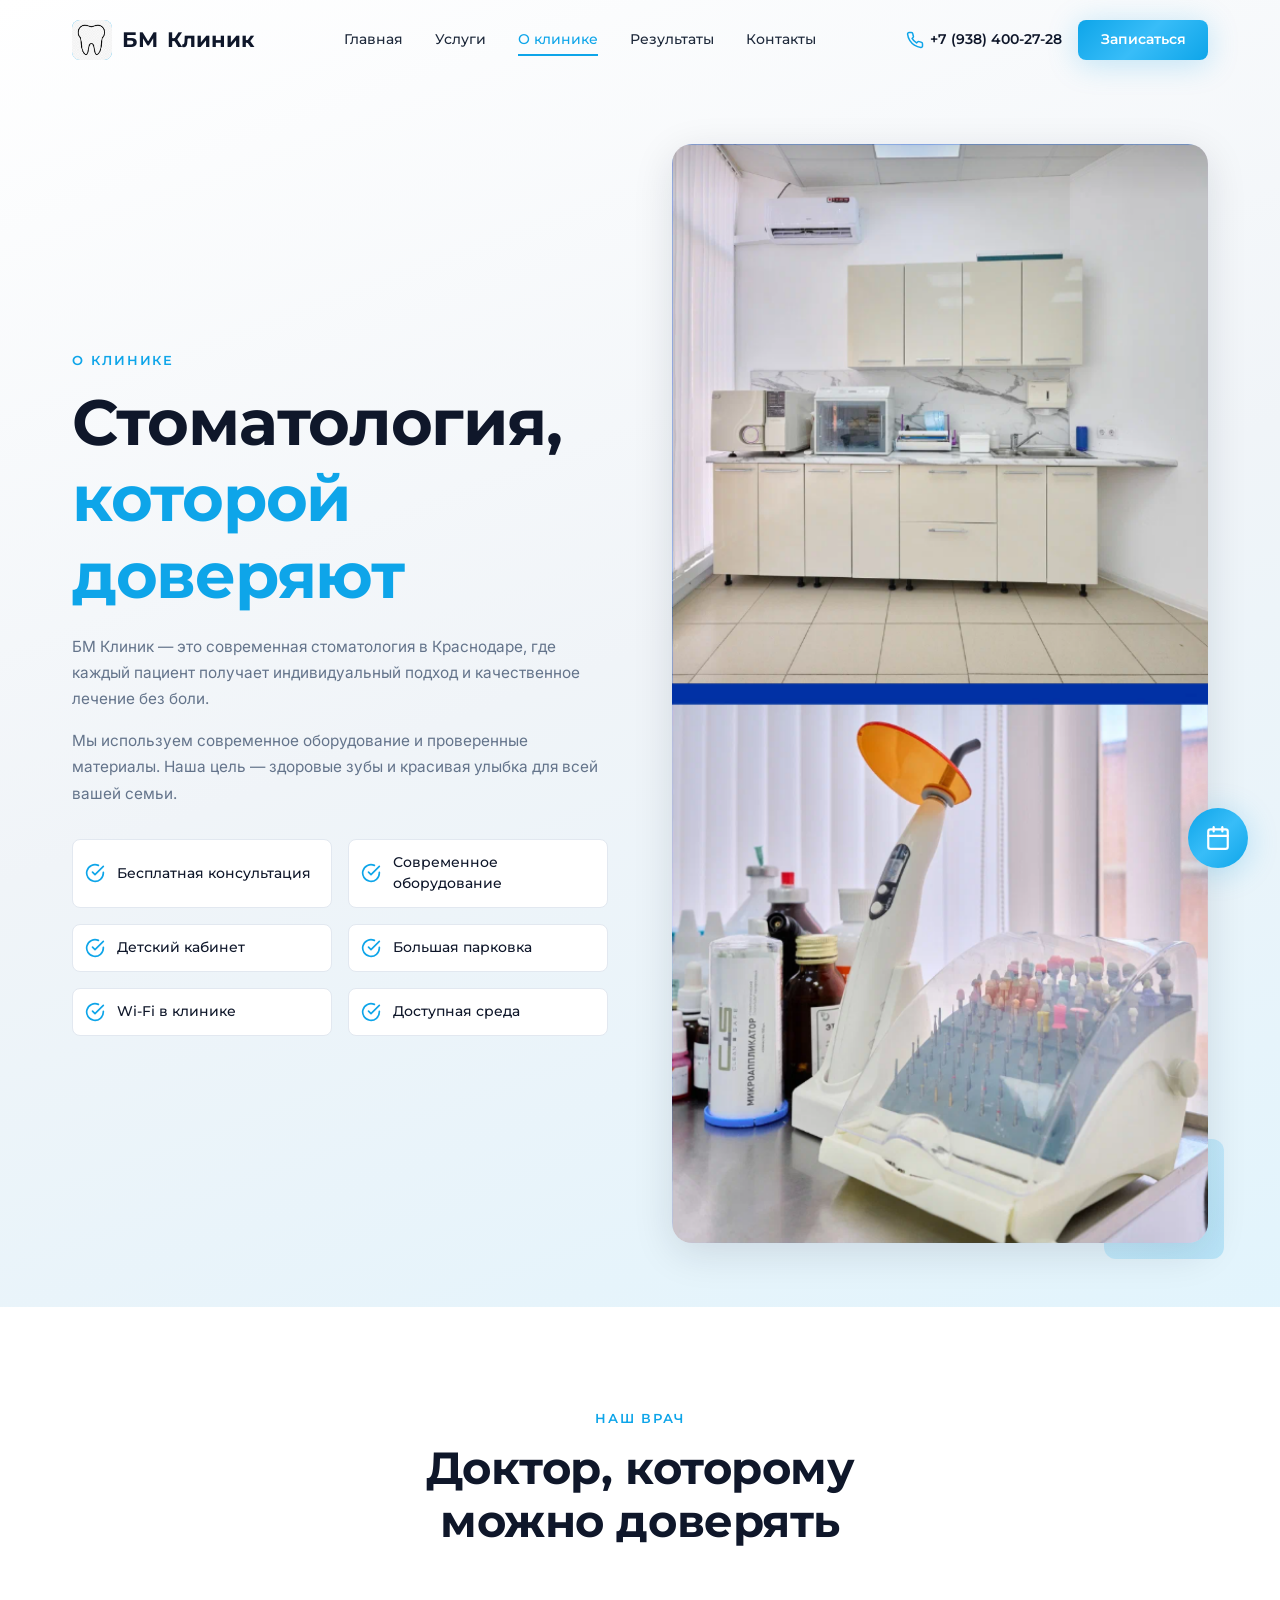
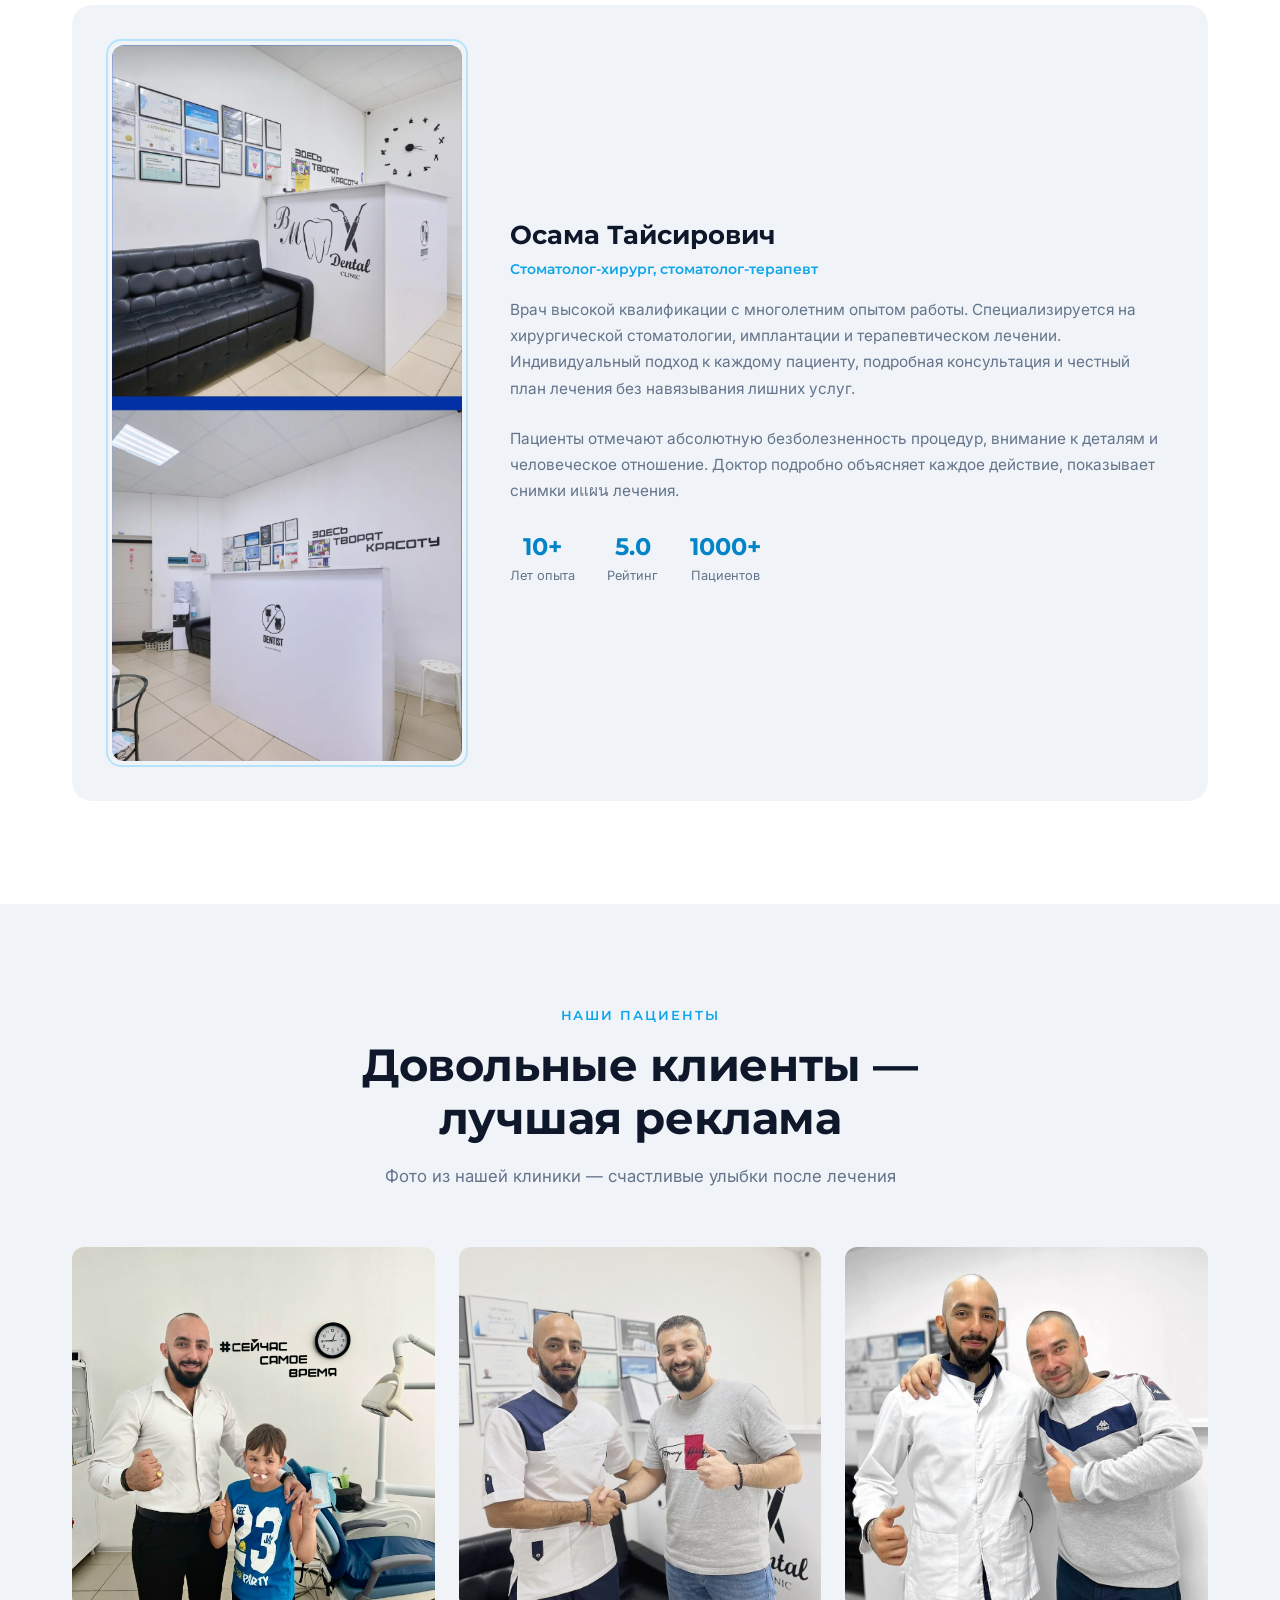
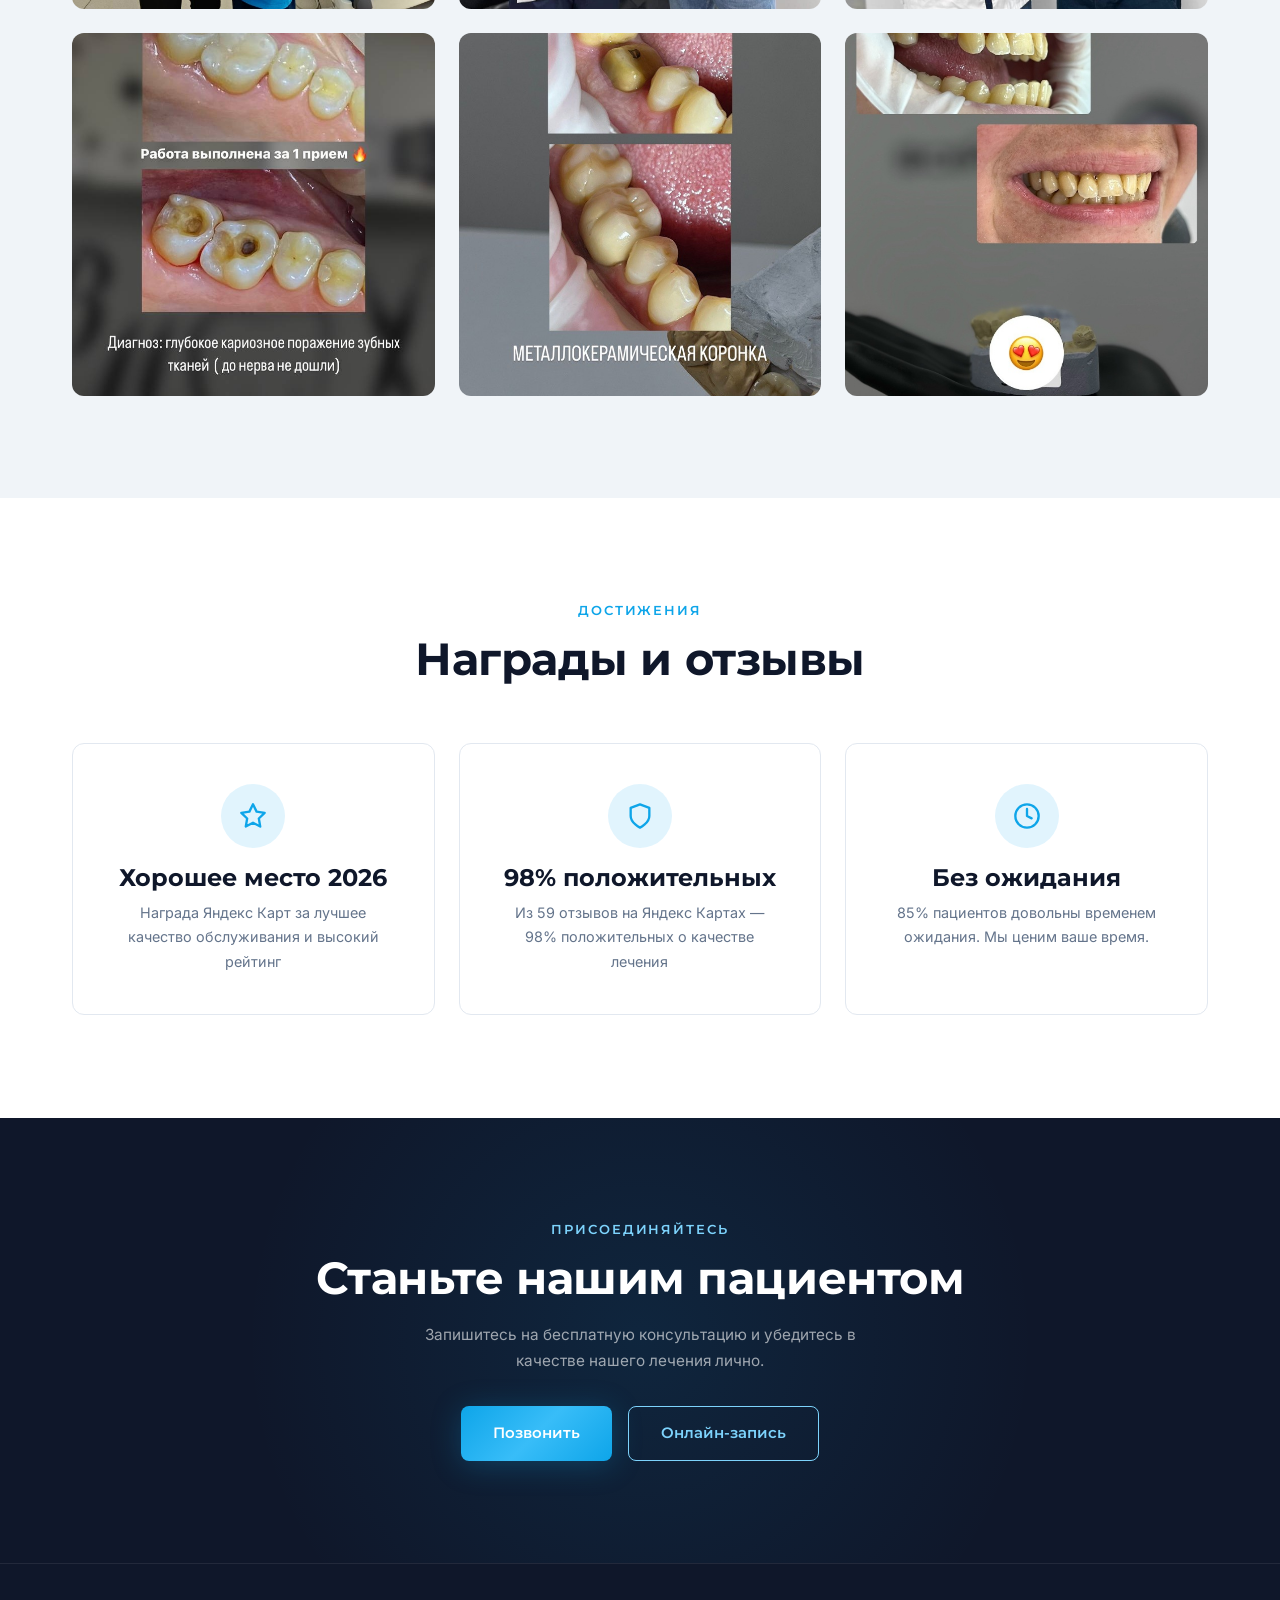
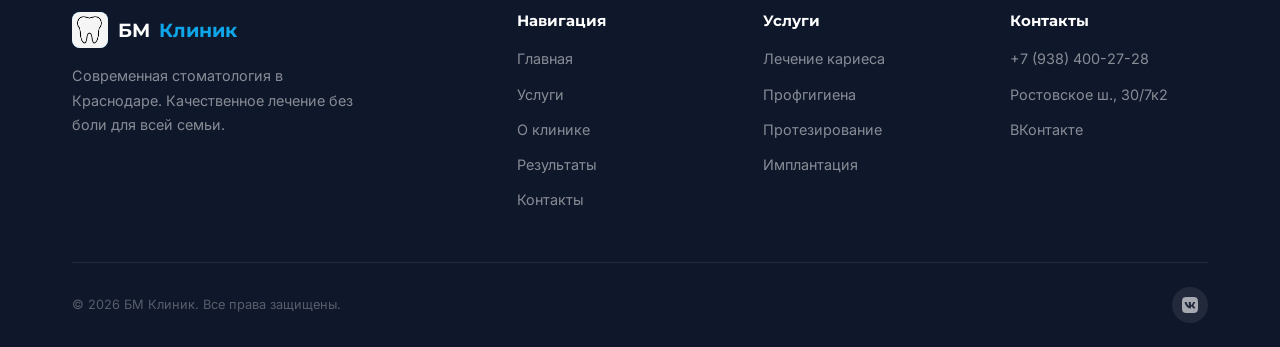
==== commit 532bc67b: "Добавил картинку teath.png как иконку зуба" ====
--- a/about.html
+++ b/about.html
@@ -17,10 +17,7 @@
     <div class="container header-inner">
       <a href="index.html" class="logo">
         <div class="logo-icon">
-            <svg viewBox="0 0 24 24" fill="none" stroke="currentColor" stroke-width="1.8" stroke-linecap="round" stroke-linejoin="round">
-              <path d="M12 2C9.5 2 8 3 7 4.5C6 6 5.5 7.5 5.5 9c0 2 .5 3.5 1.5 5.5L12 22l5-7.5c1-2 1.5-3.5 1.5-5.5 0-1.5-.5-3-1.5-4.5C16 3 14.5 2 12 2z"/>
-              <path d="M9 7c1 1 2 1.5 3 1.5s2-.5 3-1.5"/>
-            </svg>
+          <img src="images/teath.png" alt="Зуб" style="width: 100%; height: 100%; object-fit: contain;">
         </div>
         БМ <span>Клиник</span>
       </a>
@@ -226,10 +223,7 @@
         <div class="footer-about">
           <div class="footer-logo">
             <div class="logo-icon">
-              <svg viewBox="0 0 24 24" fill="none" stroke="currentColor" stroke-width="2" stroke-linecap="round" stroke-linejoin="round">
-                <path d="M12 2C9.5 2 8 3 7 4.5C6 6 5.5 7.5 5.5 9c0 2 .5 3.5 1.5 5.5L12 22l5-7.5c1-2 1.5-3.5 1.5-5.5 0-1.5-.5-3-1.5-4.5C16 3 14.5 2 12 2z"/>
-                <path d="M9 7c1 1 2 1.5 3 1.5s2-.5 3-1.5"/>
-              </svg>
+              <img src="images/teath.png" alt="Зуб" style="width: 100%; height: 100%; object-fit: contain;">
             </div>
             БМ <span>Клиник</span>
           </div>
--- a/css/style.css
+++ b/css/style.css
@@ -245,11 +245,14 @@
   align-items: center;
   justify-content: center;
   color: var(--white);
-}
-
-.logo-icon svg {
-  width: 22px;
-  height: 22px;
+  overflow: hidden;
+}
+
+.logo-icon img {
+  width: 100%;
+  height: 100%;
+  object-fit: contain;
+}
 }
 
 .logo span {
@@ -1626,9 +1629,10 @@
   height: 36px;
 }
 
-.footer-logo .logo-icon svg {
-  width: 20px;
-  height: 20px;
+.footer-logo .logo-icon img {
+  width: 100%;
+  height: 100%;
+  object-fit: contain;
 }
 
 .footer-logo span {
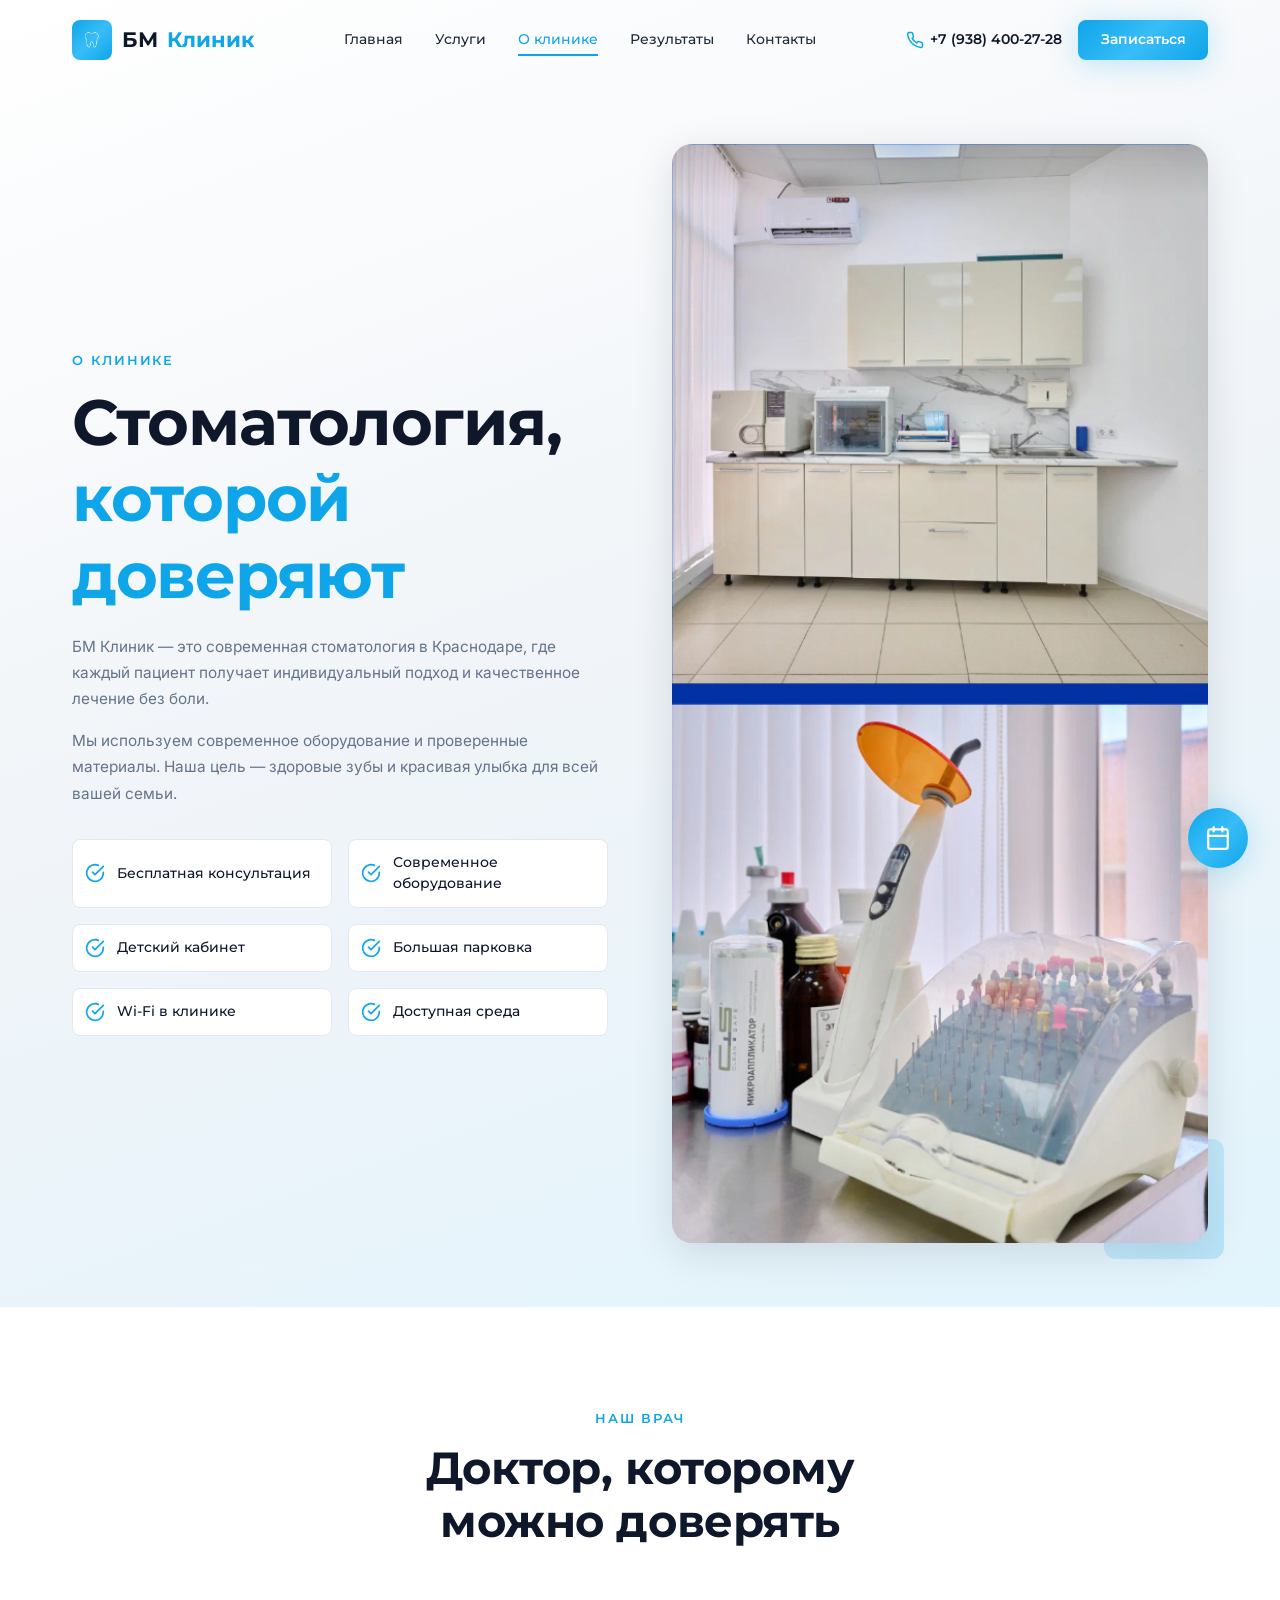
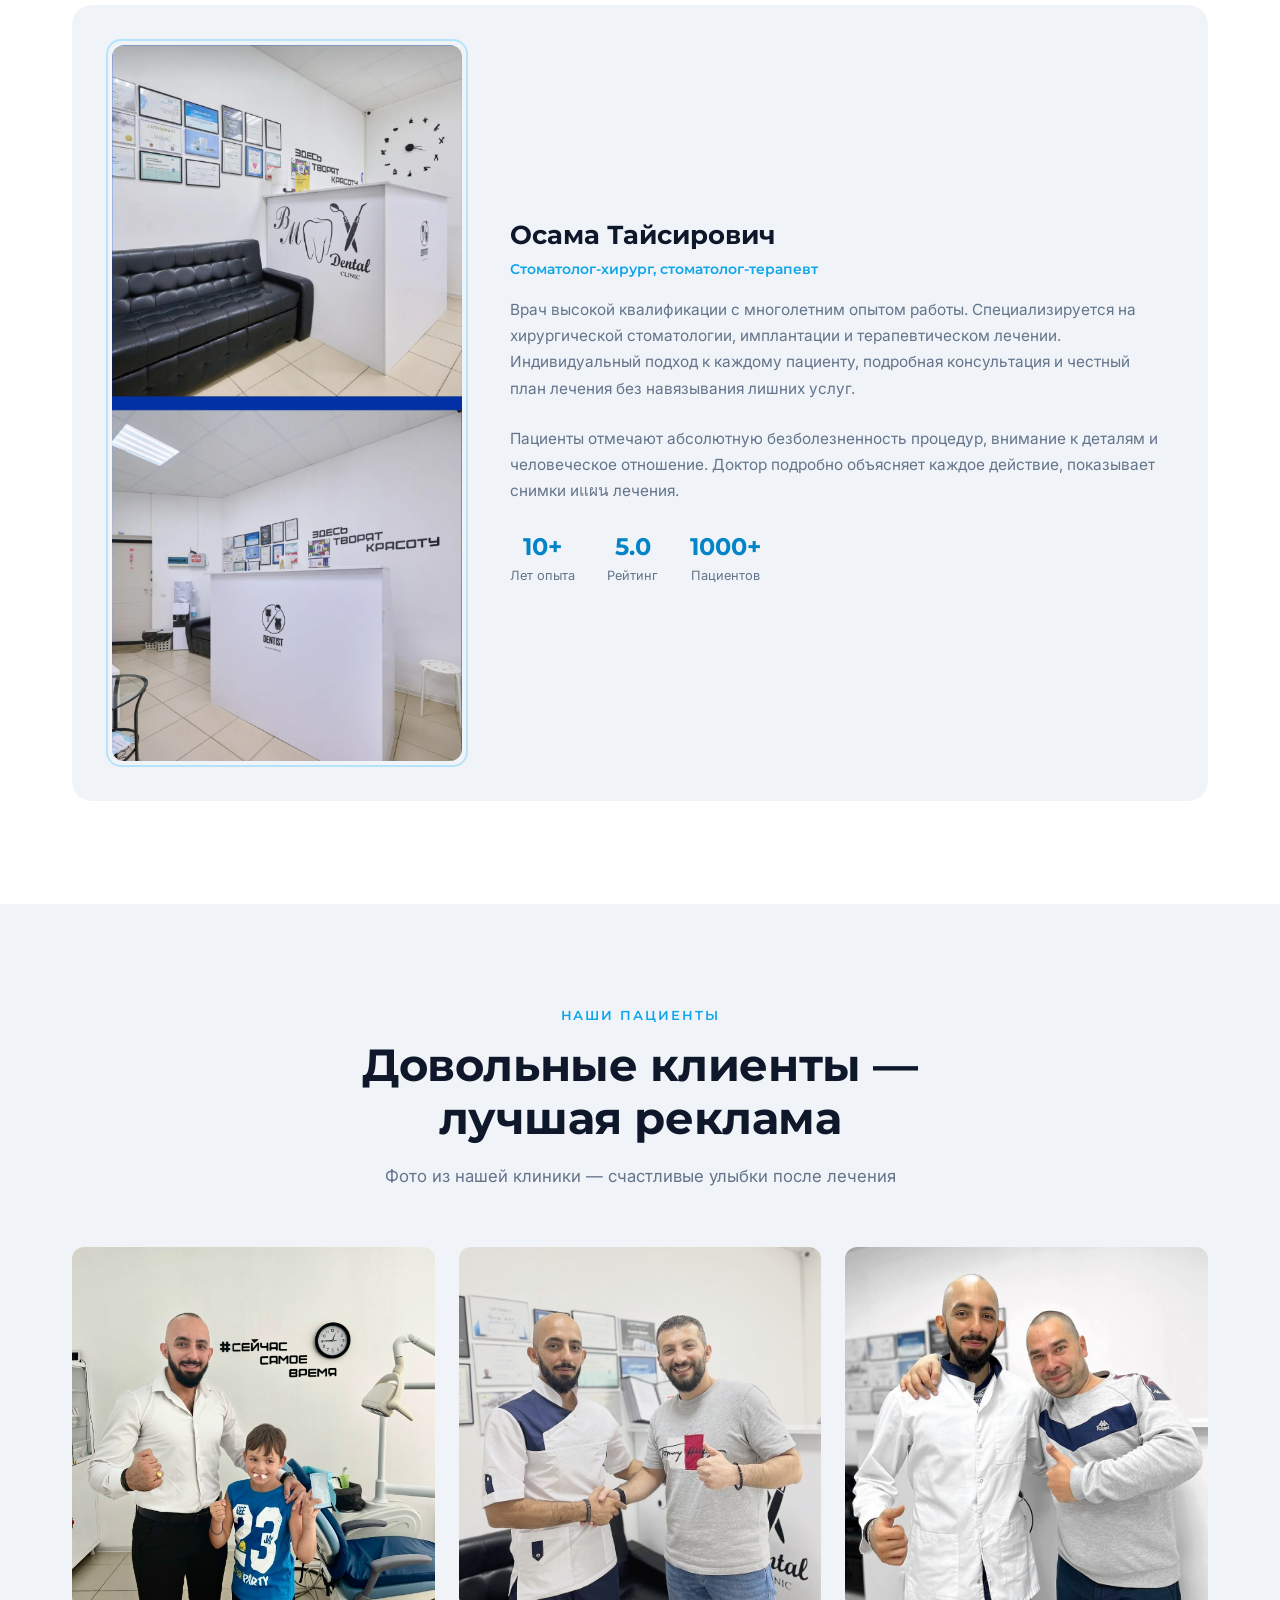
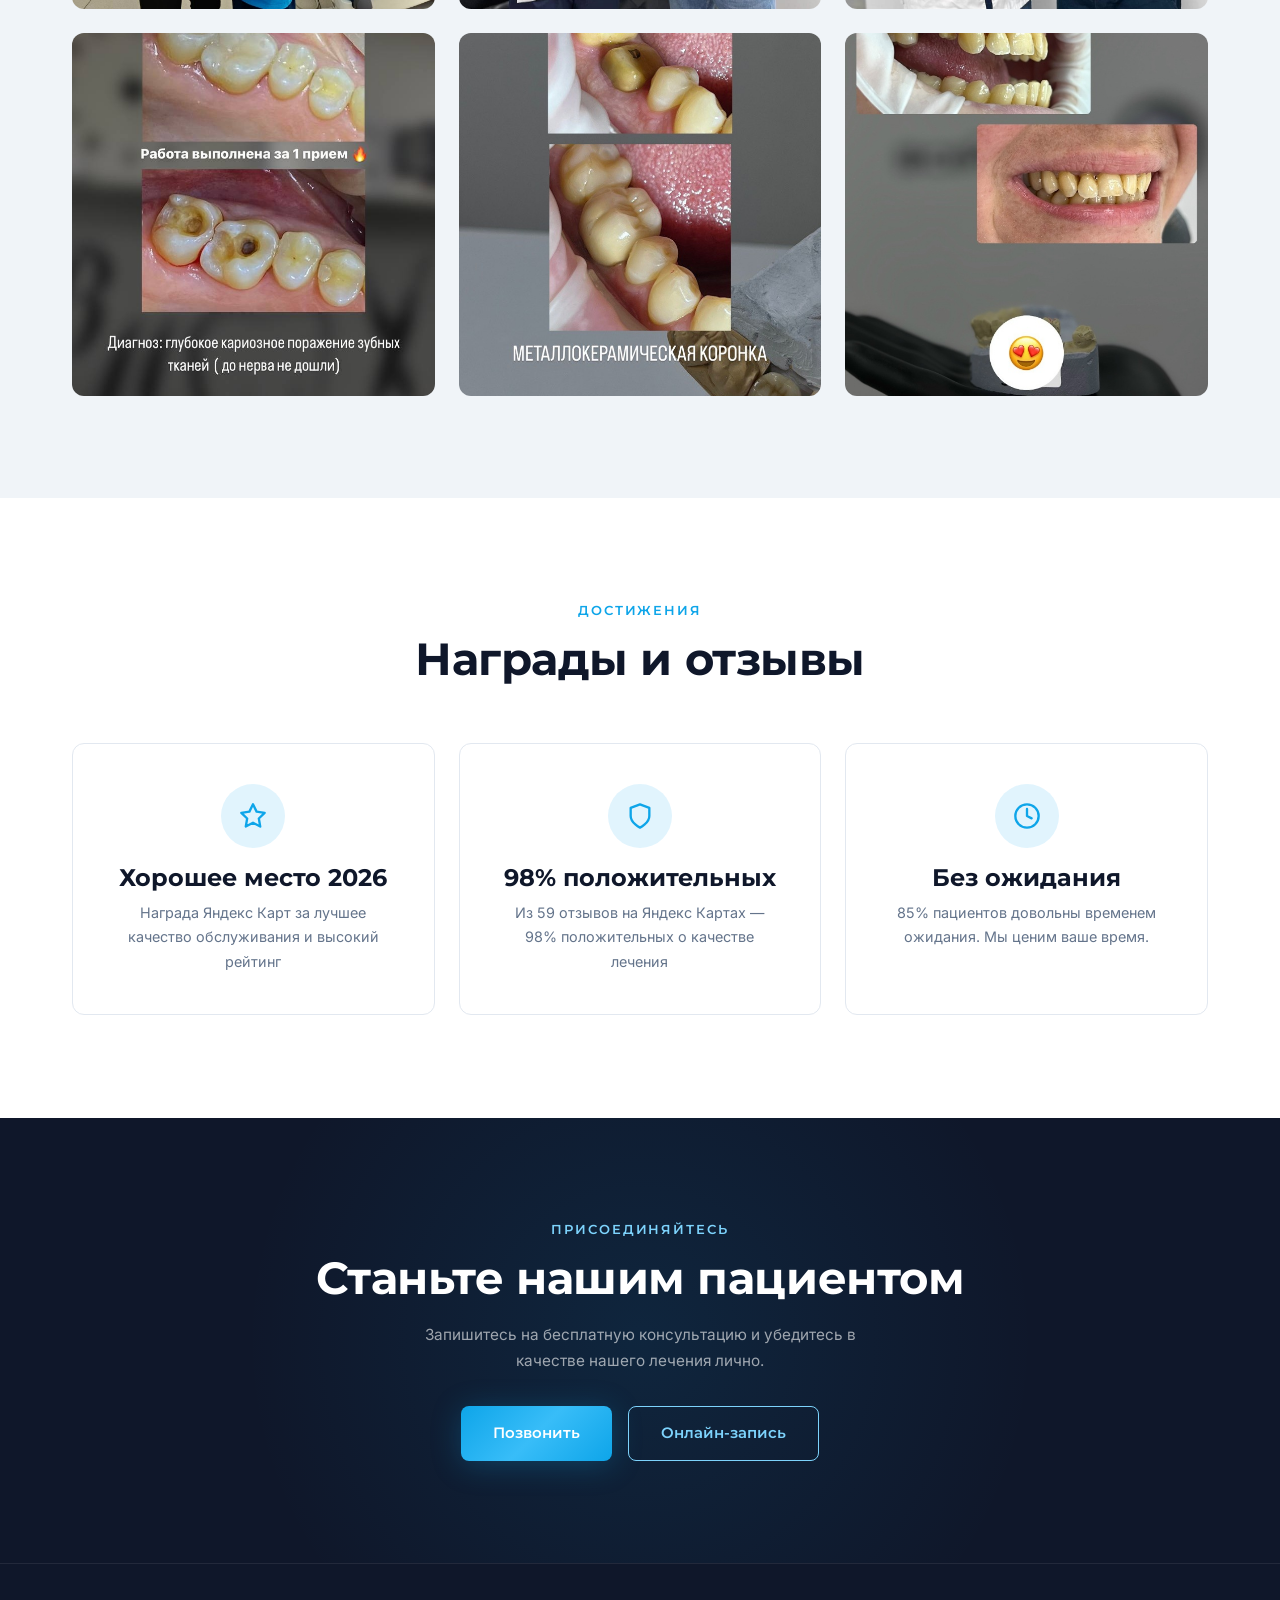
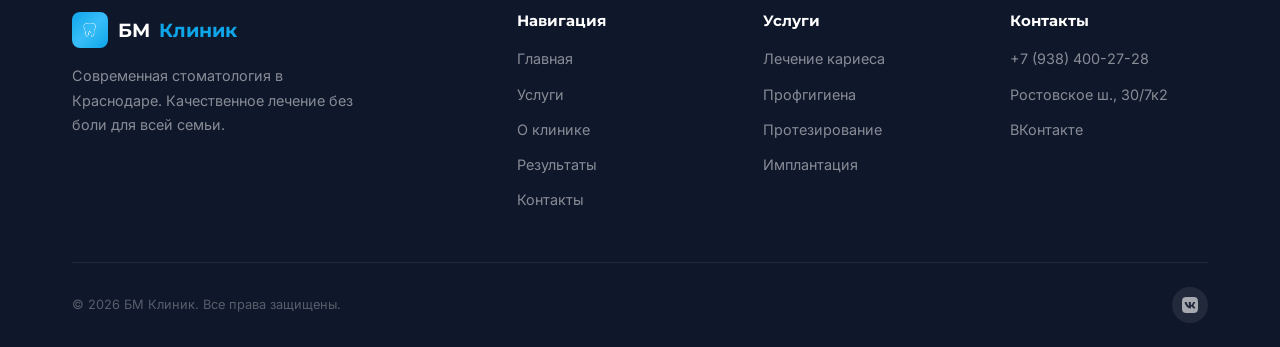
==== commit 53449a8e: "Убрал инлайн-стили с teath.png — теперь CSS работает" ====
--- a/about.html
+++ b/about.html
@@ -17,7 +17,7 @@
     <div class="container header-inner">
       <a href="index.html" class="logo">
         <div class="logo-icon">
-          <img src="images/teath.png" alt="Зуб" style="width: 100%; height: 100%; object-fit: contain;">
+          <img src="images/teath.png" alt="Зуб">
         </div>
         БМ <span>Клиник</span>
       </a>
@@ -223,7 +223,7 @@
         <div class="footer-about">
           <div class="footer-logo">
             <div class="logo-icon">
-              <img src="images/teath.png" alt="Зуб" style="width: 100%; height: 100%; object-fit: contain;">
+              <img src="images/teath.png" alt="Зуб">
             </div>
             БМ <span>Клиник</span>
           </div>
--- a/css/style.css
+++ b/css/style.css
@@ -249,10 +249,9 @@
 }
 
 .logo-icon img {
-  width: 100%;
-  height: 100%;
+  width: 50%;
+  height: 50%;
   object-fit: contain;
-}
 }
 
 .logo span {
@@ -1630,8 +1629,8 @@
 }
 
 .footer-logo .logo-icon img {
-  width: 100%;
-  height: 100%;
+  width: 50%;
+  height: 50%;
   object-fit: contain;
 }
 
